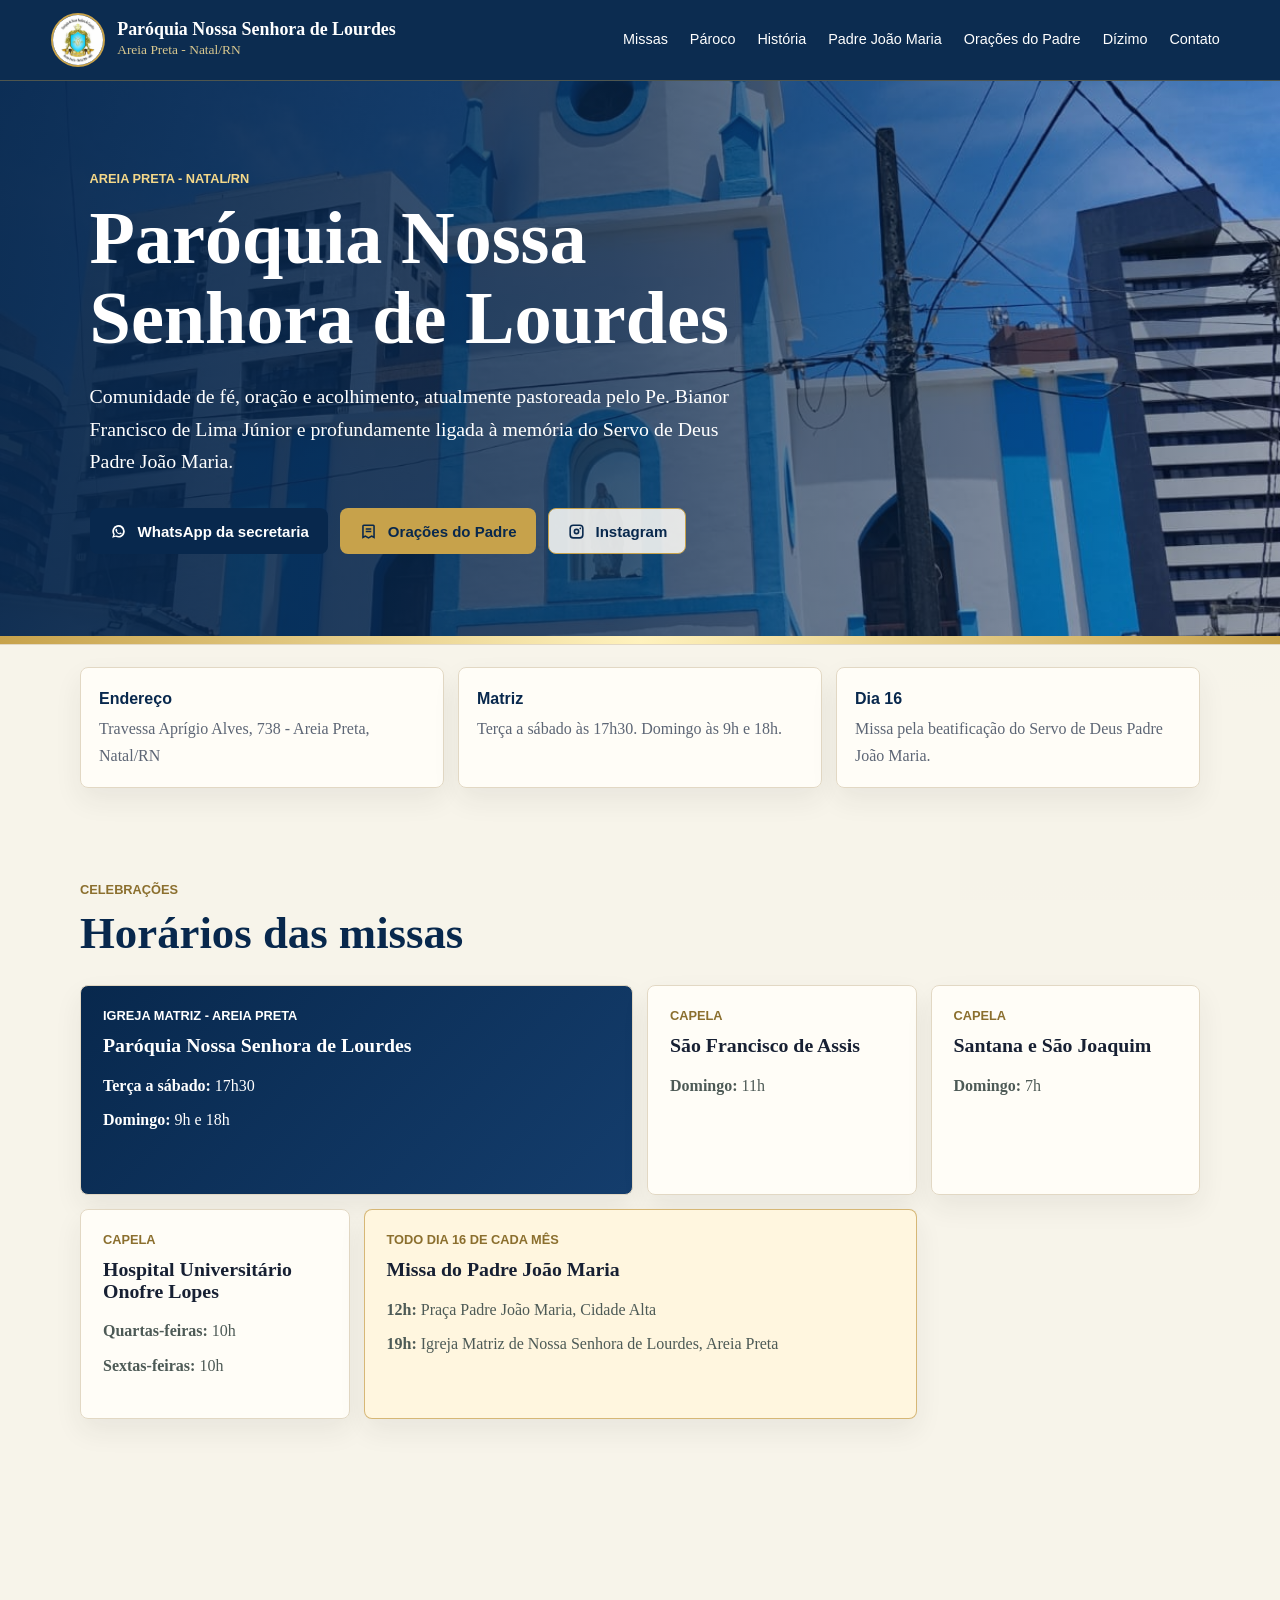
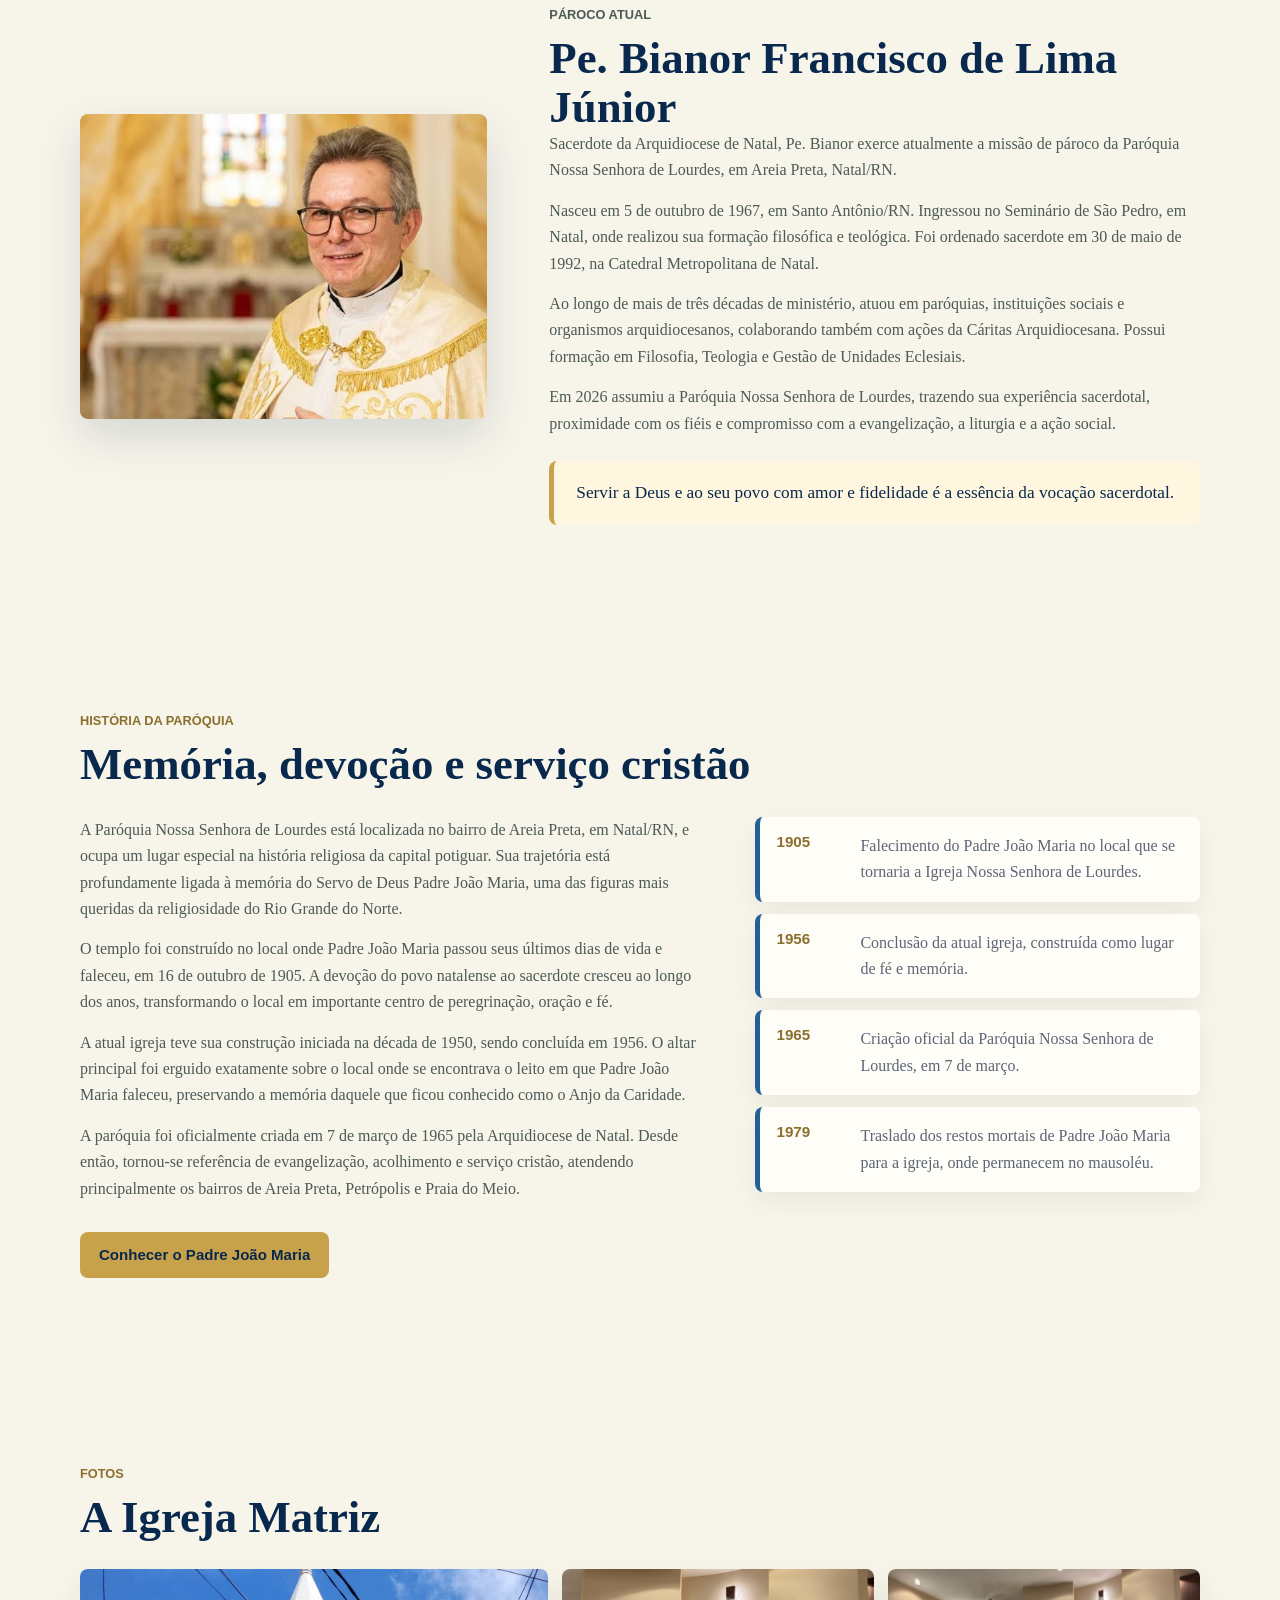
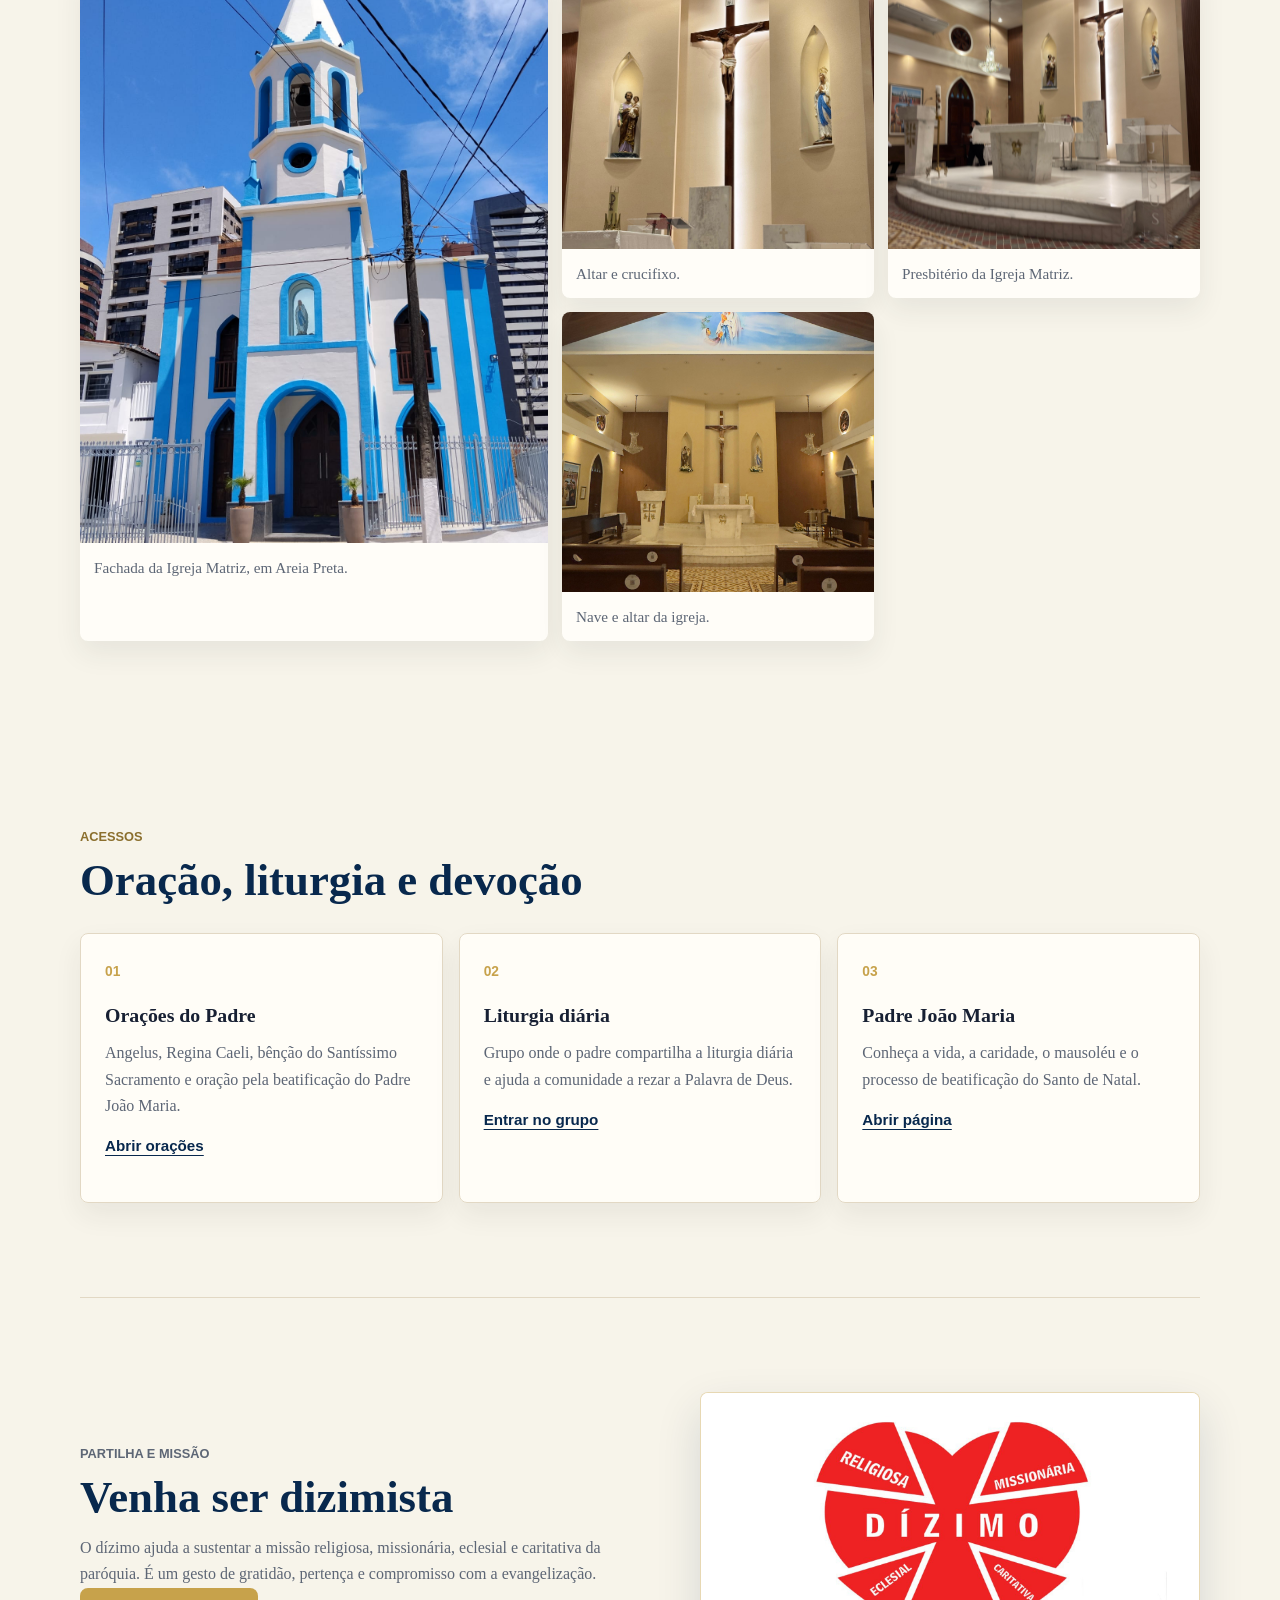
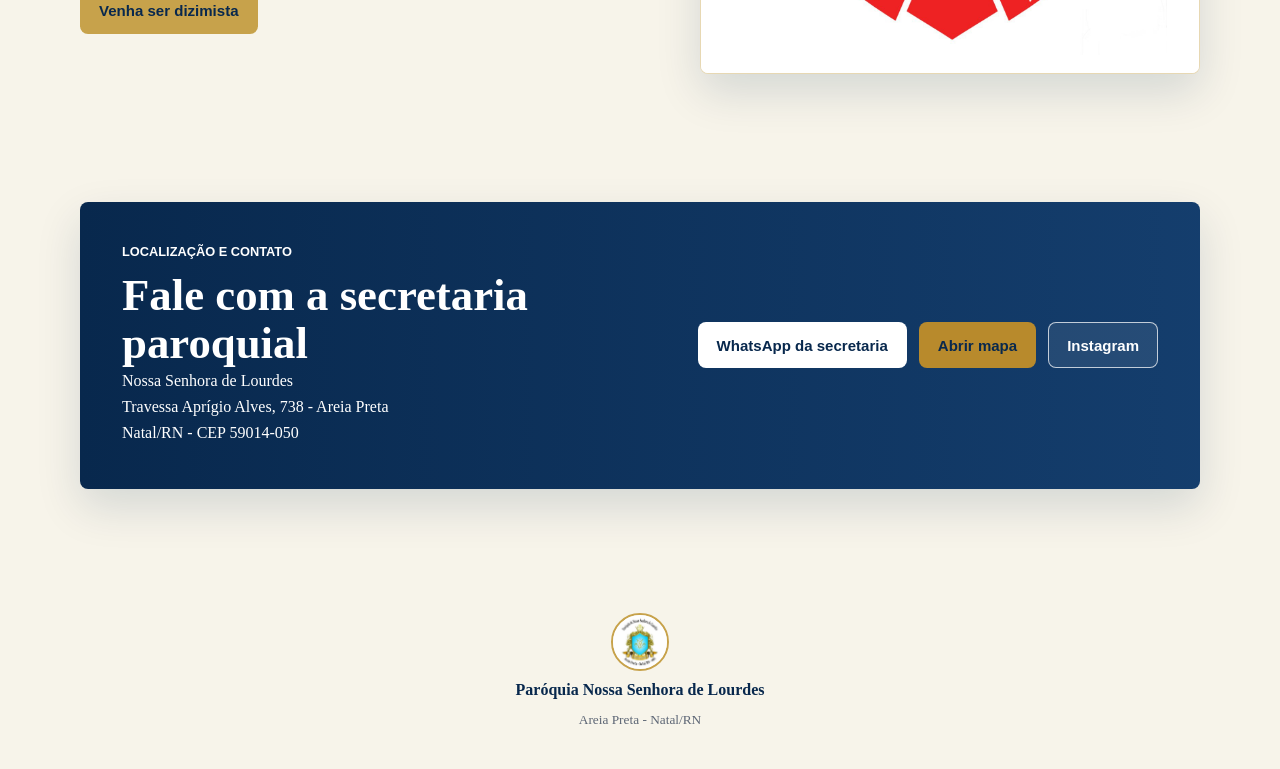
==== index.html @ 8fcd314d "Add files via upload" ====
<!DOCTYPE html>
<html lang="pt-BR">
<head>
  <meta charset="UTF-8">
  <meta name="viewport" content="width=device-width, initial-scale=1.0">
  <meta name="description" content="Site da Paróquia Nossa Senhora de Lourdes, em Areia Preta, Natal/RN.">
  <title>Paróquia Nossa Senhora de Lourdes</title>
  <link rel="icon" href="assets/brasao.jpg">
  <link rel="stylesheet" href="styles.css">
</head>
<body>
  <header class="site-header">
    <a class="brand" href="index.html#inicio" aria-label="Início">
      <img src="assets/brasao.jpg" alt="Brasão da Paróquia Nossa Senhora de Lourdes">
      <span>
        <strong>Paróquia Nossa Senhora de Lourdes</strong>
        <small>Areia Preta - Natal/RN</small>
      </span>
    </a>

    <button class="menu-toggle" type="button" aria-expanded="false" aria-controls="site-menu">
      <span class="menu-icon" aria-hidden="true">
        <span></span>
        <span></span>
        <span></span>
      </span>
      <span>Menu</span>
    </button>

    <nav id="site-menu" class="site-menu" aria-label="Menu principal">
      <a href="#horarios">Missas</a>
      <a href="#paroco">Pároco</a>
      <a href="#historia">História</a>
      <a href="padre-joao-maria.html">Padre João Maria</a>
      <a href="oracoes-padre-bianor.html">Orações do Padre</a>
      <a href="#dizimo">Dízimo</a>
      <a href="#contato">Contato</a>
    </nav>
  </header>

  <main id="inicio">
    <section class="hero hero-photo" aria-labelledby="titulo-principal">
      <div class="hero-content">
        <p class="eyebrow">Areia Preta - Natal/RN</p>
        <h1 id="titulo-principal">Paróquia Nossa Senhora de Lourdes</h1>
        <p class="hero-copy">
          Comunidade de fé, oração e acolhimento, atualmente pastoreada pelo
          Pe. Bianor Francisco de Lima Júnior e profundamente ligada à memória
          do Servo de Deus Padre João Maria.
        </p>
        <div class="hero-actions" aria-label="Acessos rápidos">
          <a class="button primary" data-link="whatsappParoquia" href="#">
            <svg viewBox="0 0 24 24" aria-hidden="true"><path d="M20 11.8a7.9 7.9 0 0 1-11.7 6.9L4 20l1.4-4.1A7.9 7.9 0 1 1 20 11.8Zm-7.9-5.7a5.8 5.8 0 0 0-5 8.7l.3.5-.8 2.3 2.4-.7.5.3a5.8 5.8 0 1 0 2.6-11.1Zm3.3 8.4c-.2.5-1.1 1-1.5 1-.4.1-.9.1-1.5-.1a8.2 8.2 0 0 1-3.6-3.2c-.4-.7-.8-1.4-.8-2 0-.7.4-1.2.6-1.4.1-.2.3-.2.5-.2h.4c.1 0 .3 0 .4.3l.6 1.5c.1.2.1.4 0 .5l-.3.5c-.1.1-.2.2-.1.4.1.2.5.9 1.1 1.4.8.7 1.4.9 1.6 1 .2.1.3 0 .4-.1l.6-.7c.1-.2.3-.2.5-.1l1.5.7c.2.1.3.2.3.3 0 .1 0 .4-.2.7Z"/></svg>
            WhatsApp da secretaria
          </a>
          <a class="button secondary" href="oracoes-padre-bianor.html">
            <svg viewBox="0 0 24 24" aria-hidden="true"><path d="M6 3h12a2 2 0 0 1 2 2v16l-4-2-4 2-4-2-4 2V5a2 2 0 0 1 2-2Zm0 2v12.8l2-1 4 2 4-2 2 1V5H6Zm2.5 3h7v1.8h-7V8Zm0 3.2h7v1.8h-7v-1.8Z"/></svg>
            Orações do Padre
          </a>
          <a class="button ghost" data-link="instagram" href="#">
            <svg viewBox="0 0 24 24" aria-hidden="true"><path d="M8 3h8a5 5 0 0 1 5 5v8a5 5 0 0 1-5 5H8a5 5 0 0 1-5-5V8a5 5 0 0 1 5-5Zm0 2a3 3 0 0 0-3 3v8a3 3 0 0 0 3 3h8a3 3 0 0 0 3-3V8a3 3 0 0 0-3-3H8Zm4 3.3A3.7 3.7 0 1 1 12 15.7 3.7 3.7 0 0 1 12 8.3Zm0 2A1.7 1.7 0 1 0 12 13.7 1.7 1.7 0 0 0 12 10.3ZM16.8 7a1.1 1.1 0 1 1-1.1 1.1A1.1 1.1 0 0 1 16.8 7Z"/></svg>
            Instagram
          </a>
        </div>
      </div>
    </section>

    <section class="section quick-section" aria-label="Destaques">
      <article>
        <strong>Endereço</strong>
        <span>Travessa Aprígio Alves, 738 - Areia Preta, Natal/RN</span>
      </article>
      <article>
        <strong>Matriz</strong>
        <span>Terça a sábado às 17h30. Domingo às 9h e 18h.</span>
      </article>
      <article>
        <strong>Dia 16</strong>
        <span>Missa pela beatificação do Servo de Deus Padre João Maria.</span>
      </article>
    </section>

    <section id="horarios" class="section" aria-labelledby="titulo-horarios">
      <div class="section-heading">
        <p class="eyebrow">Celebrações</p>
        <h2 id="titulo-horarios">Horários das missas</h2>
      </div>

      <div class="schedule-grid">
        <article class="schedule-card featured">
          <p class="eyebrow">Igreja Matriz - Areia Preta</p>
          <h3>Paróquia Nossa Senhora de Lourdes</h3>
          <ul class="clean-list">
            <li><strong>Terça a sábado:</strong> 17h30</li>
            <li><strong>Domingo:</strong> 9h e 18h</li>
          </ul>
        </article>

        <article class="schedule-card">
          <p class="eyebrow">Capela</p>
          <h3>São Francisco de Assis</h3>
          <ul class="clean-list">
            <li><strong>Domingo:</strong> 11h</li>
          </ul>
        </article>

        <article class="schedule-card">
          <p class="eyebrow">Capela</p>
          <h3>Santana e São Joaquim</h3>
          <ul class="clean-list">
            <li><strong>Domingo:</strong> 7h</li>
          </ul>
        </article>

        <article class="schedule-card">
          <p class="eyebrow">Capela</p>
          <h3>Hospital Universitário Onofre Lopes</h3>
          <ul class="clean-list">
            <li><strong>Quartas-feiras:</strong> 10h</li>
            <li><strong>Sextas-feiras:</strong> 10h</li>
          </ul>
        </article>

        <article class="schedule-card wide">
          <p class="eyebrow">Todo dia 16 de cada mês</p>
          <h3>Missa do Padre João Maria</h3>
          <ul class="clean-list">
            <li><strong>12h:</strong> Praça Padre João Maria, Cidade Alta</li>
            <li><strong>19h:</strong> Igreja Matriz de Nossa Senhora de Lourdes, Areia Preta</li>
          </ul>
        </article>
      </div>
    </section>

    <section id="paroco" class="section profile-section" aria-labelledby="titulo-paroco">
      <div class="profile-media">
        <img src="assets/padre-bianor.jpg" alt="Pe. Bianor Francisco de Lima Júnior">
      </div>
      <div class="profile-copy">
        <p class="eyebrow">Pároco atual</p>
        <h2 id="titulo-paroco">Pe. Bianor Francisco de Lima Júnior</h2>
        <p>
          Sacerdote da Arquidiocese de Natal, Pe. Bianor exerce atualmente a missão
          de pároco da Paróquia Nossa Senhora de Lourdes, em Areia Preta, Natal/RN.
        </p>
        <p>
          Nasceu em 5 de outubro de 1967, em Santo Antônio/RN. Ingressou no Seminário
          de São Pedro, em Natal, onde realizou sua formação filosófica e teológica.
          Foi ordenado sacerdote em 30 de maio de 1992, na Catedral Metropolitana de Natal.
        </p>
        <p>
          Ao longo de mais de três décadas de ministério, atuou em paróquias, instituições
          sociais e organismos arquidiocesanos, colaborando também com ações da Cáritas
          Arquidiocesana. Possui formação em Filosofia, Teologia e Gestão de Unidades
          Eclesiais.
        </p>
        <p>
          Em 2026 assumiu a Paróquia Nossa Senhora de Lourdes, trazendo sua experiência
          sacerdotal, proximidade com os fiéis e compromisso com a evangelização, a liturgia
          e a ação social.
        </p>
        <blockquote>Servir a Deus e ao seu povo com amor e fidelidade é a essência da vocação sacerdotal.</blockquote>
      </div>
    </section>

    <section id="historia" class="section history-section" aria-labelledby="titulo-historia">
      <div class="section-heading">
        <p class="eyebrow">História da paróquia</p>
        <h2 id="titulo-historia">Memória, devoção e serviço cristão</h2>
      </div>

      <div class="story-grid">
        <div class="story-copy">
          <p>
            A Paróquia Nossa Senhora de Lourdes está localizada no bairro de Areia Preta,
            em Natal/RN, e ocupa um lugar especial na história religiosa da capital potiguar.
            Sua trajetória está profundamente ligada à memória do Servo de Deus Padre João Maria,
            uma das figuras mais queridas da religiosidade do Rio Grande do Norte.
          </p>
          <p>
            O templo foi construído no local onde Padre João Maria passou seus últimos dias
            de vida e faleceu, em 16 de outubro de 1905. A devoção do povo natalense ao sacerdote
            cresceu ao longo dos anos, transformando o local em importante centro de peregrinação,
            oração e fé.
          </p>
          <p>
            A atual igreja teve sua construção iniciada na década de 1950, sendo concluída em 1956.
            O altar principal foi erguido exatamente sobre o local onde se encontrava o leito em que
            Padre João Maria faleceu, preservando a memória daquele que ficou conhecido como
            o Anjo da Caridade.
          </p>
          <p>
            A paróquia foi oficialmente criada em 7 de março de 1965 pela Arquidiocese de Natal.
            Desde então, tornou-se referência de evangelização, acolhimento e serviço cristão,
            atendendo principalmente os bairros de Areia Preta, Petrópolis e Praia do Meio.
          </p>
        </div>
        <div class="timeline">
          <article>
            <span>1905</span>
            <p>Falecimento do Padre João Maria no local que se tornaria a Igreja Nossa Senhora de Lourdes.</p>
          </article>
          <article>
            <span>1956</span>
            <p>Conclusão da atual igreja, construída como lugar de fé e memória.</p>
          </article>
          <article>
            <span>1965</span>
            <p>Criação oficial da Paróquia Nossa Senhora de Lourdes, em 7 de março.</p>
          </article>
          <article>
            <span>1979</span>
            <p>Traslado dos restos mortais de Padre João Maria para a igreja, onde permanecem no mausoléu.</p>
          </article>
        </div>
      </div>

      <div class="section-actions">
        <a class="button secondary" href="padre-joao-maria.html">Conhecer o Padre João Maria</a>
      </div>
    </section>

    <section class="section gallery-section" aria-labelledby="titulo-galeria">
      <div class="section-heading">
        <p class="eyebrow">Fotos</p>
        <h2 id="titulo-galeria">A Igreja Matriz</h2>
      </div>

      <div class="gallery-grid">
        <figure class="gallery-large">
          <img src="assets/igreja-fachada.jpeg" alt="Fachada da Igreja Matriz de Nossa Senhora de Lourdes">
          <figcaption>Fachada da Igreja Matriz, em Areia Preta.</figcaption>
        </figure>
        <figure>
          <img src="assets/igreja-altar-crucifixo.jpeg" alt="Altar com crucifixo da Igreja Matriz">
          <figcaption>Altar e crucifixo.</figcaption>
        </figure>
        <figure>
          <img src="assets/igreja-presbiterio.jpeg" alt="Presbitério da Igreja Matriz">
          <figcaption>Presbitério da Igreja Matriz.</figcaption>
        </figure>
        <figure>
          <img src="assets/igreja-nave.jpeg" alt="Nave da Igreja Matriz">
          <figcaption>Nave e altar da igreja.</figcaption>
        </figure>
      </div>
    </section>

    <section class="section cards-section" aria-labelledby="titulo-caminhos">
      <div class="section-heading">
        <p class="eyebrow">Acessos</p>
        <h2 id="titulo-caminhos">Oração, liturgia e devoção</h2>
      </div>

      <div class="access-grid">
        <article class="feature-card">
          <span class="feature-mark">01</span>
          <h3>Orações do Padre</h3>
          <p>Angelus, Regina Caeli, bênção do Santíssimo Sacramento e oração pela beatificação do Padre João Maria.</p>
          <a class="text-link" href="oracoes-padre-bianor.html">Abrir orações</a>
        </article>
        <article class="feature-card">
          <span class="feature-mark">02</span>
          <h3>Liturgia diária</h3>
          <p>Grupo onde o padre compartilha a liturgia diária e ajuda a comunidade a rezar a Palavra de Deus.</p>
          <a class="text-link" data-link="grupoLiturgia" href="#">Entrar no grupo</a>
        </article>
        <article class="feature-card">
          <span class="feature-mark">03</span>
          <h3>Padre João Maria</h3>
          <p>Conheça a vida, a caridade, o mausoléu e o processo de beatificação do Santo de Natal.</p>
          <a class="text-link" href="padre-joao-maria.html">Abrir página</a>
        </article>
      </div>
    </section>

    <section id="dizimo" class="section tithe-section" aria-labelledby="titulo-dizimo">
      <div class="tithe-copy">
        <p class="eyebrow">Partilha e missão</p>
        <h2 id="titulo-dizimo">Venha ser dizimista</h2>
        <p>
          O dízimo ajuda a sustentar a missão religiosa, missionária, eclesial e caritativa
          da paróquia. É um gesto de gratidão, pertença e compromisso com a evangelização.
        </p>
        <a class="button secondary" data-link="whatsappParoquia" href="#">Venha ser dizimista</a>
      </div>
      <div class="tithe-media">
        <img src="assets/dizimo.jpeg" alt="Dízimo: dimensão religiosa, missionária, eclesial e caritativa">
      </div>
    </section>

    <section id="contato" class="section contact-section" aria-labelledby="titulo-contato">
      <div class="contact-panel">
        <div>
          <p class="eyebrow">Localização e contato</p>
          <h2 id="titulo-contato">Fale com a secretaria paroquial</h2>
          <p>
            Nossa Senhora de Lourdes<br>
            Travessa Aprígio Alves, 738 - Areia Preta<br>
            Natal/RN - CEP 59014-050
          </p>
        </div>
        <div class="contact-actions">
          <a class="button primary" data-link="whatsappParoquia" href="#">WhatsApp da secretaria</a>
          <a class="button secondary" data-link="mapa" href="#">Abrir mapa</a>
          <a class="button ghost" data-link="instagram" href="#">Instagram</a>
        </div>
      </div>
    </section>
  </main>

  <footer class="site-footer">
    <img src="assets/brasao.jpg" alt="">
    <p>Paróquia Nossa Senhora de Lourdes</p>
    <small>Areia Preta - Natal/RN</small>
  </footer>

  <script src="config.js"></script>
  <script src="script.js"></script>
</body>
</html>
---- styles.css ----
:root {
  --paper: #f7f4ea;
  --surface: #fffdf8;
  --ink: #172033;
  --muted: #5d6675;
  --teal: #153f6f;
  --deep-teal: #08284d;
  --gold: #c7a24b;
  --wine: #8b6f2e;
  --blue: #245f96;
  --line: #e2d8c4;
  --shadow: 0 18px 45px rgba(8, 40, 77, 0.14);
  --radius: 8px;
  font-family: Georgia, "Times New Roman", serif;
}

* {
  box-sizing: border-box;
}

html {
  scroll-behavior: smooth;
}

body {
  margin: 0;
  color: var(--ink);
  background: var(--paper);
  font-family: Georgia, "Times New Roman", serif;
  line-height: 1.65;
}

body::before {
  content: "";
  position: fixed;
  inset: 0;
  pointer-events: none;
  background-image:
    linear-gradient(rgba(247, 244, 234, 0.92), rgba(247, 244, 234, 0.96)),
    url("assets/brasao.jpg");
  background-repeat: no-repeat;
  background-position: right -100px top 115px;
  background-size: 420px auto;
  opacity: 0.22;
  z-index: -1;
}

img {
  display: block;
  max-width: 100%;
}

a {
  color: inherit;
  text-decoration: none;
}

p {
  margin: 0;
}

p + p {
  margin-top: 14px;
}

ul {
  margin: 0;
  padding: 0;
}

.site-header {
  position: sticky;
  top: 0;
  z-index: 20;
  display: flex;
  align-items: center;
  justify-content: space-between;
  gap: 22px;
  padding: 13px clamp(18px, 4vw, 54px);
  border-bottom: 1px solid rgba(199, 162, 75, 0.36);
  background: rgba(8, 40, 77, 0.98);
  backdrop-filter: blur(12px);
}

.brand {
  display: flex;
  align-items: center;
  gap: 12px;
  min-width: 0;
}

.brand img {
  width: 54px;
  height: 54px;
  flex: 0 0 auto;
  border: 2px solid var(--gold);
  border-radius: 50%;
  object-fit: cover;
  background: var(--surface);
}

.brand span {
  display: grid;
  min-width: 0;
}

.brand strong,
.brand small {
  overflow-wrap: anywhere;
}

.brand strong {
  color: #ffffff;
  font-size: clamp(0.95rem, 1.6vw, 1.12rem);
  line-height: 1.15;
}

.brand small {
  color: #d9c88f;
  font-size: 0.84rem;
}

.site-menu {
  display: flex;
  align-items: center;
  gap: 4px;
  font-family: Arial, Helvetica, sans-serif;
  font-size: 0.9rem;
}

.site-menu a {
  padding: 10px 9px;
  border-radius: var(--radius);
  color: #ffffff;
  white-space: nowrap;
}

.site-menu a:hover,
.site-menu a:focus-visible {
  background: rgba(199, 162, 75, 0.18);
  color: #f6df95;
  outline: none;
}

.menu-toggle {
  display: none;
  align-items: center;
  gap: 6px;
  border: 1px solid var(--line);
  border-radius: var(--radius);
  padding: 9px 11px;
  color: var(--deep-teal);
  background: var(--surface);
  font: 700 0.84rem Arial, Helvetica, sans-serif;
  cursor: pointer;
}

.menu-icon {
  display: grid;
  gap: 3px;
}

.menu-icon span {
  display: block;
  width: 14px;
  height: 2px;
  background: currentColor;
}

.hero,
.subpage-hero {
  position: relative;
  overflow: hidden;
  border-bottom: 1px solid var(--line);
}

.hero {
  min-height: 62svh;
  display: grid;
  align-items: center;
  padding: clamp(54px, 7vw, 90px) clamp(20px, 7vw, 92px);
}

.hero-photo {
  background:
    linear-gradient(90deg, rgba(8, 40, 77, 0.94) 0%, rgba(8, 40, 77, 0.74) 48%, rgba(8, 40, 77, 0.22) 100%),
    url("assets/igreja-fachada.jpeg") center right / cover no-repeat;
}

.hero::after,
.subpage-hero::after {
  content: "";
  position: absolute;
  left: 0;
  right: 0;
  bottom: 0;
  height: 8px;
  background: linear-gradient(90deg, var(--gold), #fff2bd, var(--gold));
}

.hero-content {
  position: relative;
  max-width: 770px;
  z-index: 2;
}

.eyebrow {
  margin-bottom: 12px;
  color: var(--wine);
  font: 700 0.8rem Arial, Helvetica, sans-serif;
  text-transform: uppercase;
  letter-spacing: 0;
}

h1,
h2,
h3 {
  margin: 0;
  line-height: 1.08;
  letter-spacing: 0;
}

h1 {
  max-width: 820px;
  color: var(--deep-teal);
  font-size: clamp(2.35rem, 5.8vw, 5.1rem);
}

h2 {
  color: var(--deep-teal);
  font-size: clamp(1.75rem, 3.5vw, 3rem);
}

h3 {
  color: var(--ink);
  font-size: 1.24rem;
}

.hero-copy {
  max-width: 650px;
  margin-top: 22px;
  color: #384541;
  font-size: clamp(1.05rem, 2vw, 1.24rem);
}

.hero .eyebrow {
  color: #f4d889;
}

.hero h1,
.hero .hero-copy {
  color: #ffffff;
}

.hero-actions,
.section-actions,
.contact-actions {
  display: flex;
  flex-wrap: wrap;
  gap: 12px;
  margin-top: 30px;
}

.button {
  display: inline-flex;
  align-items: center;
  justify-content: center;
  gap: 10px;
  min-height: 46px;
  padding: 12px 18px;
  border: 1px solid transparent;
  border-radius: var(--radius);
  font: 700 0.94rem Arial, Helvetica, sans-serif;
  transition: transform 160ms ease, box-shadow 160ms ease, background 160ms ease;
}

.button svg {
  width: 19px;
  height: 19px;
  flex: 0 0 auto;
  fill: currentColor;
}

.button:hover,
.button:focus-visible {
  transform: translateY(-1px);
  box-shadow: 0 10px 20px rgba(36, 48, 45, 0.14);
  outline: none;
}

.button.primary {
  color: #ffffff;
  background: var(--deep-teal);
}

.button.secondary {
  color: var(--deep-teal);
  background: var(--gold);
}

.button.ghost {
  color: var(--deep-teal);
  border-color: var(--gold);
  background: rgba(255, 253, 248, 0.86);
}

.button[aria-disabled="true"] {
  cursor: default;
}

.button[aria-disabled="true"]:hover {
  transform: none;
  box-shadow: none;
}

.section {
  width: min(1120px, calc(100% - 36px));
  margin: 0 auto;
  padding: clamp(58px, 8vw, 94px) 0;
}

.section-heading {
  max-width: 780px;
  margin-bottom: 28px;
}

.quick-section {
  display: grid;
  grid-template-columns: repeat(3, minmax(0, 1fr));
  gap: 14px;
  padding-top: 22px;
  padding-bottom: 0;
}

.quick-section article,
.schedule-card,
.feature-card,
.prayer-document,
.side-panel {
  border: 1px solid var(--line);
  border-radius: var(--radius);
  background: rgba(255, 253, 248, 0.94);
  box-shadow: 0 12px 28px rgba(36, 48, 45, 0.07);
}

.quick-section article {
  padding: 18px;
}

.quick-section strong,
.quick-section span {
  display: block;
}

.quick-section strong {
  color: var(--deep-teal);
  font-family: Arial, Helvetica, sans-serif;
}

.quick-section span {
  margin-top: 4px;
  color: var(--muted);
}

.schedule-grid {
  display: grid;
  grid-template-columns: repeat(4, minmax(0, 1fr));
  gap: 14px;
}

.schedule-card {
  min-height: 210px;
  padding: 22px;
}

.schedule-card.featured {
  grid-column: span 2;
  color: #ffffff;
  background:
    linear-gradient(135deg, rgba(8, 40, 77, 0.96), rgba(21, 63, 111, 0.92)),
    var(--deep-teal);
}

.schedule-card.featured h3,
.schedule-card.featured .eyebrow,
.schedule-card.featured li {
  color: #ffffff;
}

.schedule-card.wide {
  grid-column: span 2;
  border-color: rgba(184, 138, 44, 0.58);
  background: #fff6df;
}

.clean-list {
  display: grid;
  gap: 8px;
  margin-top: 16px;
  list-style: none;
}

.clean-list li {
  color: #4d5a56;
}

.profile-section {
  display: grid;
  grid-template-columns: minmax(260px, 0.72fr) minmax(0, 1.15fr);
  align-items: center;
  gap: clamp(28px, 5vw, 62px);
}

.profile-media img {
  width: 100%;
  aspect-ratio: 4 / 3;
  border-radius: var(--radius);
  object-fit: cover;
  box-shadow: var(--shadow);
}

.profile-copy p,
.story-copy p,
.article-body p,
.prayer-document p {
  color: #4d5a56;
}

blockquote {
  margin: 24px 0 0;
  padding: 18px 22px;
  border-left: 5px solid var(--gold);
  border-radius: var(--radius);
  color: var(--deep-teal);
  background: #fff6df;
  font-size: 1.08rem;
}

.story-grid {
  display: grid;
  grid-template-columns: minmax(0, 1fr) minmax(300px, 0.72fr);
  gap: clamp(26px, 5vw, 58px);
  align-items: start;
}

.timeline {
  display: grid;
  gap: 12px;
}

.timeline article {
  display: grid;
  grid-template-columns: 70px 1fr;
  gap: 14px;
  padding: 16px;
  border-left: 5px solid var(--blue);
  border-radius: var(--radius);
  background: var(--surface);
  box-shadow: 0 10px 24px rgba(36, 48, 45, 0.06);
}

.timeline span {
  color: var(--wine);
  font: 700 0.95rem Arial, Helvetica, sans-serif;
}

.timeline p {
  color: var(--muted);
}

.gallery-grid {
  display: grid;
  grid-template-columns: 1.2fr 0.8fr 0.8fr;
  gap: 14px;
}

.gallery-grid figure {
  min-width: 0;
  margin: 0;
  overflow: hidden;
  border-radius: var(--radius);
  background: var(--surface);
  box-shadow: 0 12px 28px rgba(36, 48, 45, 0.08);
}

.gallery-grid img {
  width: 100%;
  height: 280px;
  object-fit: cover;
}

.gallery-grid .gallery-large {
  grid-row: span 2;
}

.gallery-grid .gallery-large img {
  height: 574px;
}

.gallery-grid figcaption {
  padding: 12px 14px;
  color: var(--muted);
  font-size: 0.95rem;
}

.access-grid {
  display: grid;
  grid-template-columns: repeat(3, minmax(0, 1fr));
  gap: 16px;
}

.feature-card {
  min-height: 270px;
  padding: 24px;
}

.feature-card p {
  margin-top: 14px;
  color: var(--muted);
}

.feature-mark {
  display: inline-flex;
  margin-bottom: 26px;
  color: var(--gold);
  font: 700 0.86rem Arial, Helvetica, sans-serif;
}

.text-link {
  display: inline-flex;
  margin-top: 18px;
  color: var(--deep-teal);
  font: 700 0.95rem Arial, Helvetica, sans-serif;
  text-decoration: underline;
  text-underline-offset: 4px;
}

.contact-section {
  padding-top: 34px;
}

.contact-panel {
  display: grid;
  grid-template-columns: minmax(0, 1fr) auto;
  align-items: center;
  gap: 24px;
  border-radius: var(--radius);
  padding: clamp(24px, 5vw, 42px);
  color: #ffffff;
  background:
    linear-gradient(90deg, rgba(8, 40, 77, 0.98), rgba(21, 63, 111, 0.94)),
    var(--deep-teal);
  box-shadow: var(--shadow);
}

.contact-panel h2,
.contact-panel .eyebrow,
.contact-panel p {
  color: #ffffff;
}

.contact-panel .button.ghost {
  color: #ffffff;
  border-color: rgba(255, 255, 255, 0.72);
  background: rgba(255, 255, 255, 0.08);
}

.contact-panel .button.primary {
  color: var(--deep-teal);
  background: #ffffff;
}

.contact-panel .button.secondary {
  background: #b88a2c;
}

.tithe-section {
  display: grid;
  grid-template-columns: minmax(0, 0.9fr) minmax(280px, 0.8fr);
  align-items: center;
  gap: clamp(24px, 5vw, 58px);
  border-top: 1px solid var(--line);
}

.tithe-copy p {
  margin-top: 14px;
  color: var(--muted);
}

.tithe-media {
  overflow: hidden;
  border: 1px solid rgba(199, 162, 75, 0.42);
  border-radius: var(--radius);
  background: #ffffff;
  box-shadow: var(--shadow);
}

.tithe-media img {
  width: 100%;
  aspect-ratio: 16 / 9;
  object-fit: contain;
  padding: 18px;
  background: #ffffff;
}

.contact-actions {
  justify-content: flex-end;
  margin-top: 0;
}

.subpage-hero {
  display: grid;
  grid-template-columns: minmax(0, 1fr) minmax(220px, 360px);
  align-items: center;
  gap: clamp(28px, 6vw, 74px);
  padding: clamp(42px, 7vw, 90px) clamp(20px, 7vw, 92px);
  background: #f7efe0;
}

.subpage-hero img {
  width: 100%;
  max-height: 430px;
  border-radius: var(--radius);
  object-fit: cover;
  box-shadow: var(--shadow);
}

.saint-hero img {
  aspect-ratio: 3 / 4;
  object-position: center top;
}

.prayer-hero img {
  aspect-ratio: 4 / 3;
}

.article-section {
  display: grid;
  grid-template-columns: minmax(0, 1fr) minmax(260px, 330px);
  align-items: start;
  gap: clamp(28px, 5vw, 54px);
}

.article-body {
  max-width: 800px;
}

.article-body h2,
.prayer-document h2 {
  margin-top: 30px;
  font-size: clamp(1.55rem, 3vw, 2.35rem);
}

.article-body h2:first-child,
.prayer-document h2:first-child {
  margin-top: 0;
}

.article-body h3,
.prayer-document h3 {
  margin-top: 24px;
  color: var(--deep-teal);
}

.badge-list {
  display: flex;
  flex-wrap: wrap;
  gap: 8px;
  margin: 18px 0 4px;
}

.badge-list li {
  padding: 7px 10px;
  border: 1px solid var(--line);
  border-radius: var(--radius);
  color: var(--deep-teal);
  background: var(--surface);
  font: 700 0.88rem Arial, Helvetica, sans-serif;
}

.side-panel {
  position: sticky;
  top: 98px;
  padding: 18px;
}

.side-panel img {
  width: 100%;
  aspect-ratio: 4 / 3;
  border-radius: var(--radius);
  object-fit: cover;
  margin-bottom: 18px;
}

.side-panel p {
  color: var(--muted);
}

.side-panel .button {
  width: 100%;
  margin-top: 18px;
}

.prayer-reader {
  display: grid;
  grid-template-columns: 260px minmax(0, 1fr);
  align-items: start;
  gap: 22px;
}

.prayer-nav {
  position: sticky;
  top: 98px;
  display: grid;
  gap: 8px;
  padding: 12px;
  border: 1px solid var(--line);
  border-radius: var(--radius);
  background: var(--surface);
  box-shadow: 0 12px 28px rgba(36, 48, 45, 0.07);
}

.prayer-nav a {
  padding: 11px 12px;
  border-radius: var(--radius);
  color: var(--deep-teal);
  font: 700 0.9rem Arial, Helvetica, sans-serif;
}

.prayer-nav a:hover,
.prayer-nav a:focus-visible {
  background: #e9f3f2;
  outline: none;
}

.prayer-document {
  padding: clamp(22px, 4vw, 34px);
  scroll-margin-top: 110px;
}

.prayer-document + .prayer-document {
  margin-top: 18px;
}

.prayer-document .note {
  margin-top: 18px;
  padding: 14px 16px;
  border-radius: var(--radius);
  color: var(--deep-teal);
  background: #fff6df;
}

.site-footer {
  display: grid;
  justify-items: center;
  gap: 6px;
  padding: 30px 20px 38px;
  color: var(--muted);
  text-align: center;
}

.site-footer img {
  width: 58px;
  height: 58px;
  border: 2px solid var(--gold);
  border-radius: 50%;
  object-fit: cover;
  background: var(--surface);
}

.site-footer p {
  color: var(--deep-teal);
  font-weight: 700;
}

@media (max-width: 1080px) {
  .site-menu {
    font-size: 0.84rem;
  }

  .site-menu a {
    padding-inline: 7px;
  }

  .schedule-grid {
    grid-template-columns: repeat(2, minmax(0, 1fr));
  }
}

@media (max-width: 900px) {
  .site-header {
    align-items: flex-start;
  }

  .menu-toggle {
    display: inline-flex;
  }

  .site-menu {
    position: absolute;
    left: 18px;
    right: 18px;
    top: calc(100% + 8px);
    display: none;
    flex-direction: column;
    align-items: stretch;
    padding: 10px;
    border: 1px solid var(--line);
    border-radius: var(--radius);
    background: var(--surface);
    box-shadow: var(--shadow);
  }

  .site-menu.is-open {
    display: flex;
  }

  .site-menu a {
    padding: 12px;
    white-space: normal;
  }

  .quick-section,
  .profile-section,
  .story-grid,
  .access-grid,
  .tithe-section,
  .contact-panel,
  .subpage-hero,
  .article-section,
  .prayer-reader {
    grid-template-columns: 1fr;
  }

  .contact-actions {
    justify-content: flex-start;
  }

  .gallery-grid {
    grid-template-columns: 1fr 1fr;
  }

  .gallery-grid .gallery-large {
    grid-column: 1 / -1;
    grid-row: auto;
  }

  .gallery-grid .gallery-large img,
  .gallery-grid img {
    height: 320px;
  }

  .side-panel,
  .prayer-nav {
    position: static;
  }
}

@media (max-width: 620px) {
  body::before {
    background-position: center top 90px;
    background-size: 300px auto;
  }

  .site-header {
    padding: 12px 14px;
    gap: 10px;
  }

  .brand img {
    width: 46px;
    height: 46px;
  }

  .brand small {
    display: none;
  }

  .menu-toggle {
    min-width: 82px;
  }

  .hero {
    min-height: 68svh;
    padding: 48px 18px 60px;
  }

  .hero-photo {
    background:
      linear-gradient(rgba(8, 40, 77, 0.86), rgba(8, 40, 77, 0.78)),
      url("assets/igreja-fachada.jpeg") center top / cover no-repeat;
  }

  .hero-actions,
  .contact-actions,
  .section-actions {
    display: grid;
  }

  .button {
    width: 100%;
    min-height: 50px;
    padding-inline: 14px;
  }

  .section {
    width: min(100% - 28px, 1120px);
  }

  .schedule-grid,
  .gallery-grid {
    grid-template-columns: 1fr;
  }

  .schedule-card.featured,
  .schedule-card.wide {
    grid-column: auto;
  }

  .gallery-grid .gallery-large img,
  .gallery-grid img {
    height: 280px;
  }

  .subpage-hero {
    padding: 40px 18px 56px;
  }

  .subpage-hero img {
    max-height: 330px;
  }

  .timeline article {
    grid-template-columns: 1fr;
  }

  .quick-section article,
  .schedule-card,
  .feature-card,
  .prayer-document {
    padding: 20px;
  }
}
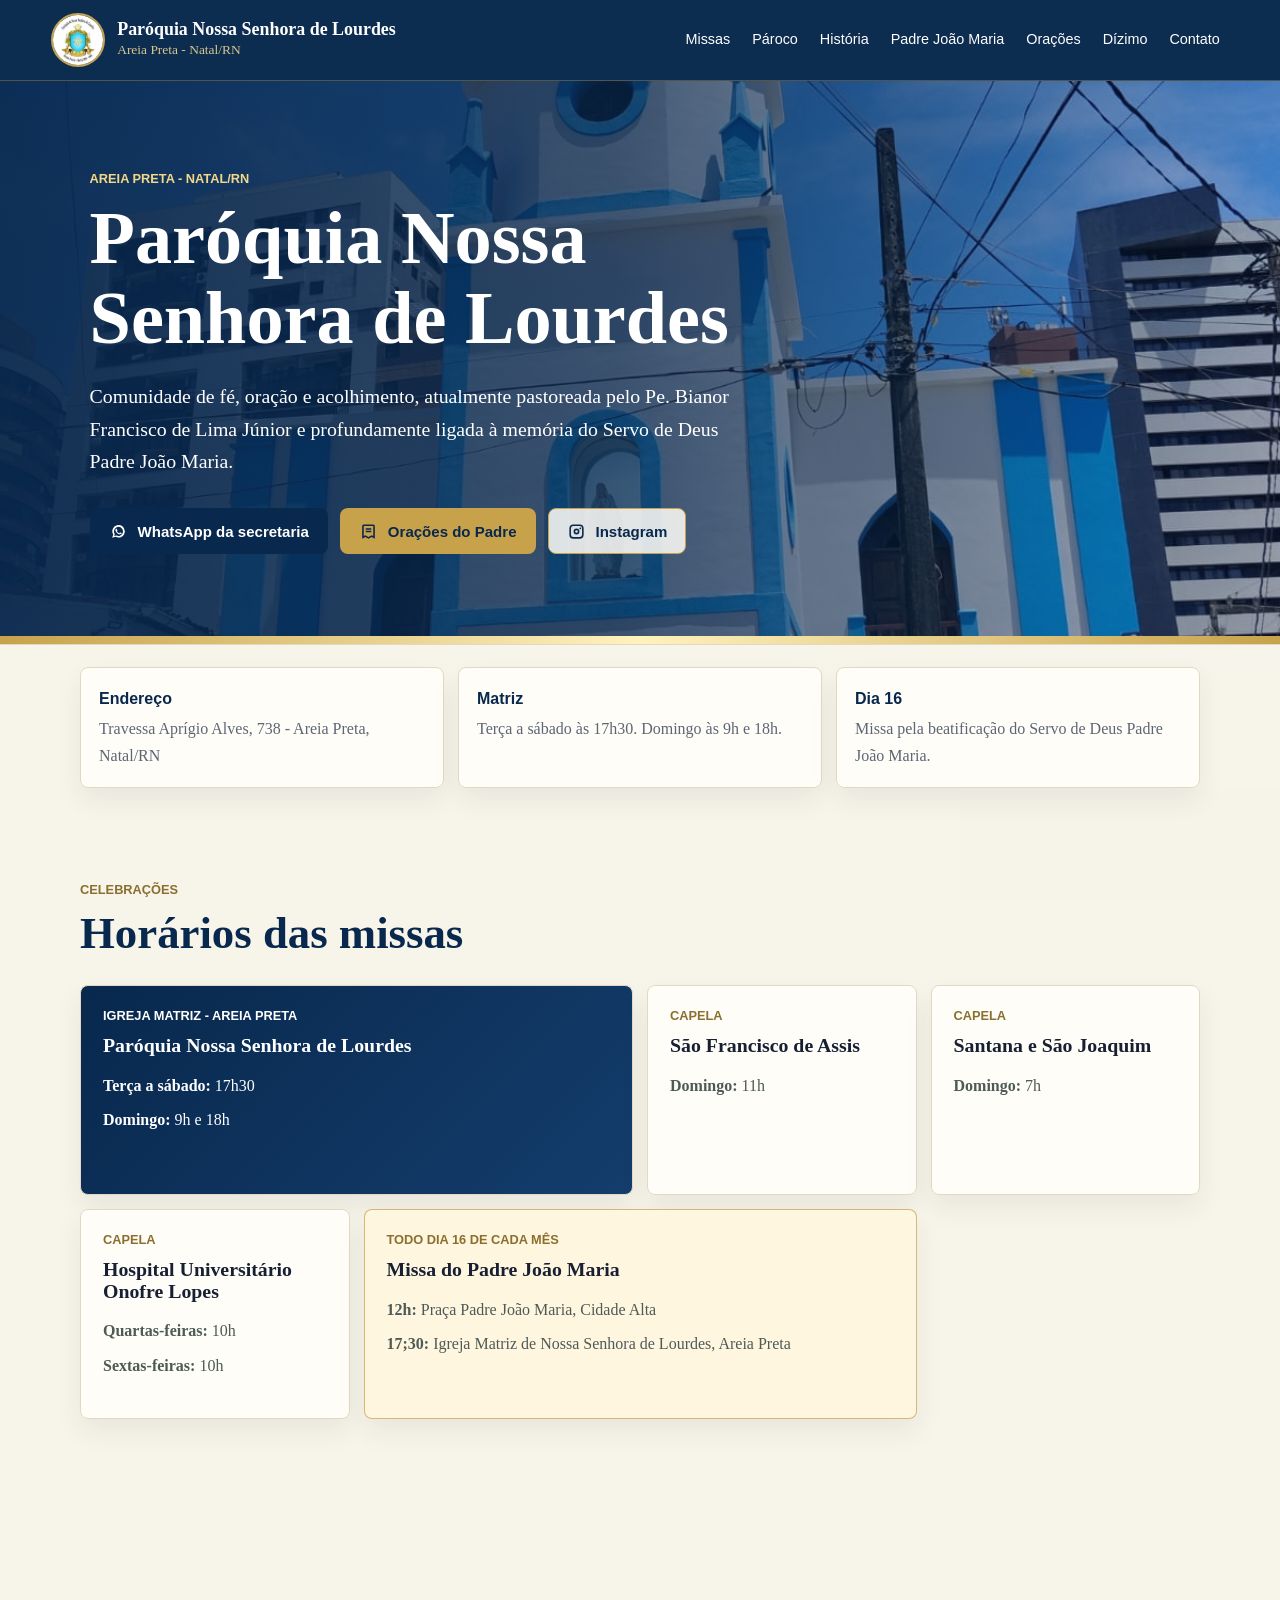
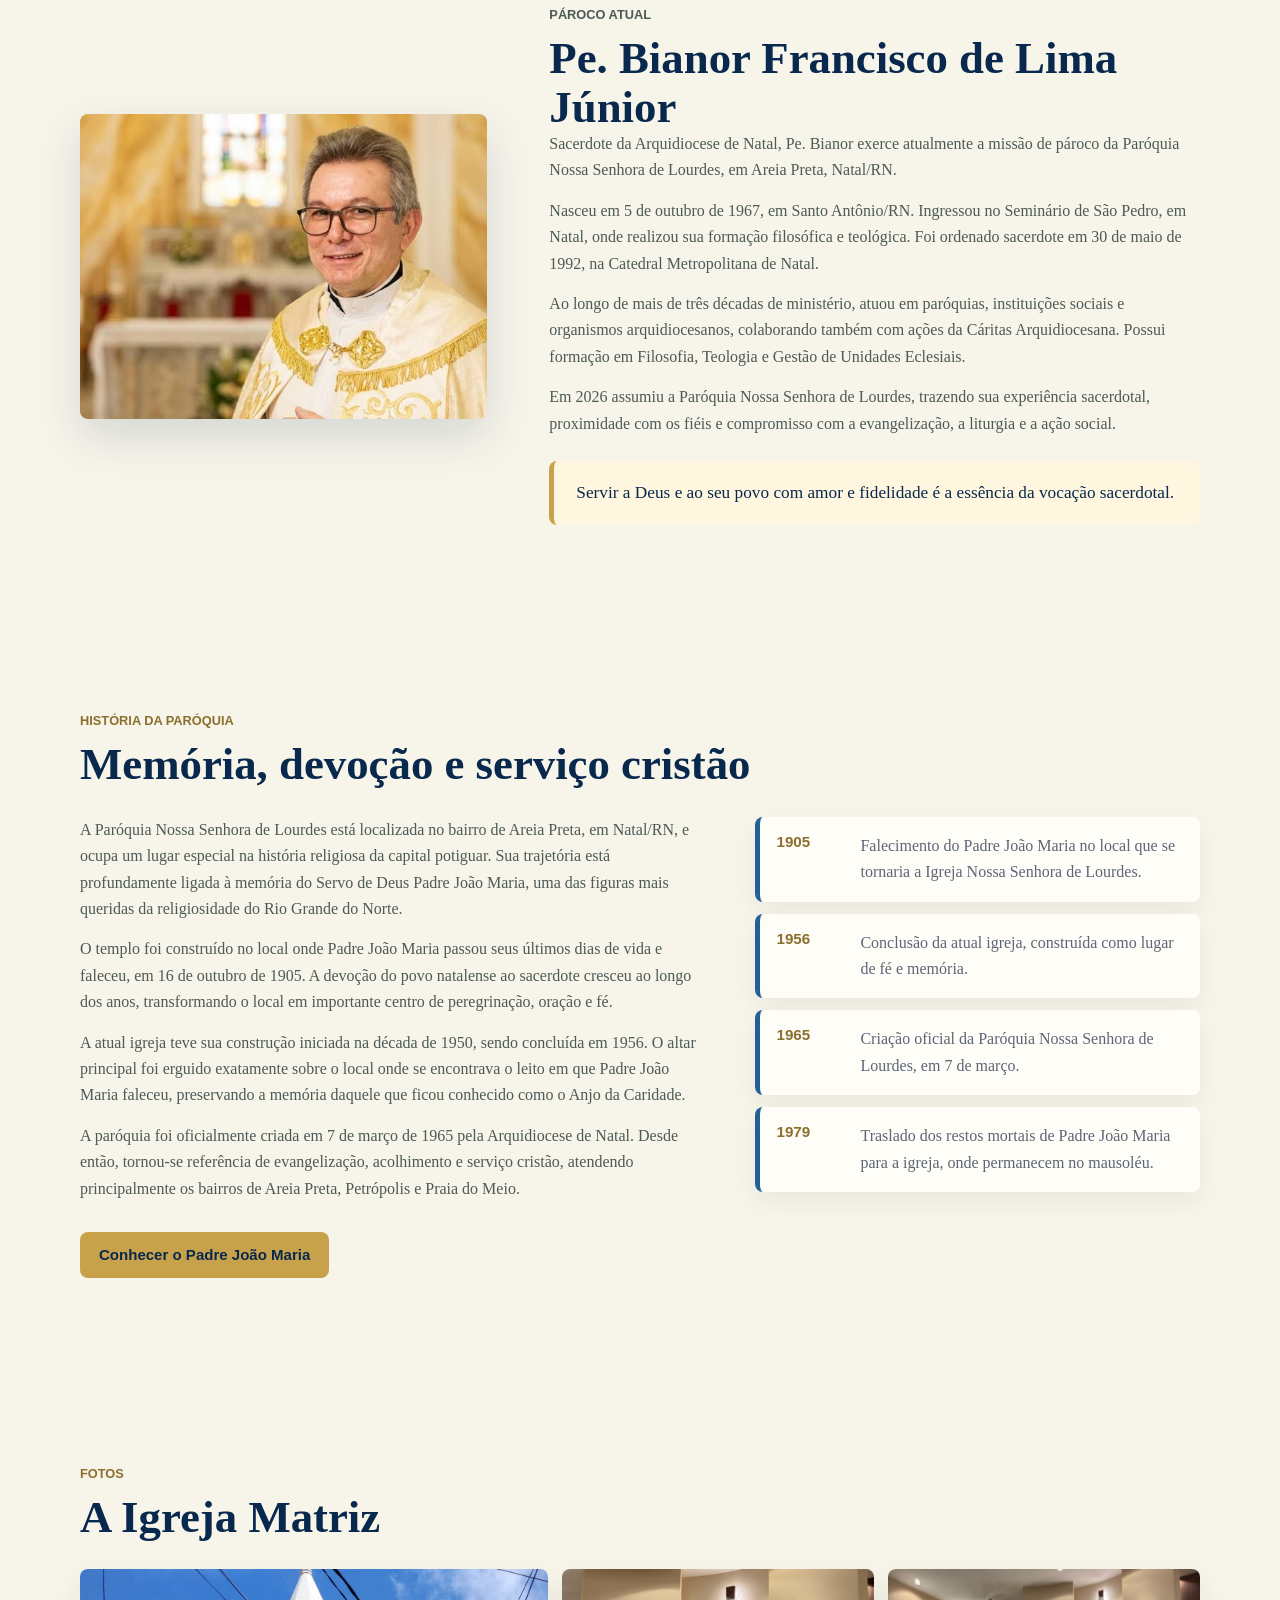
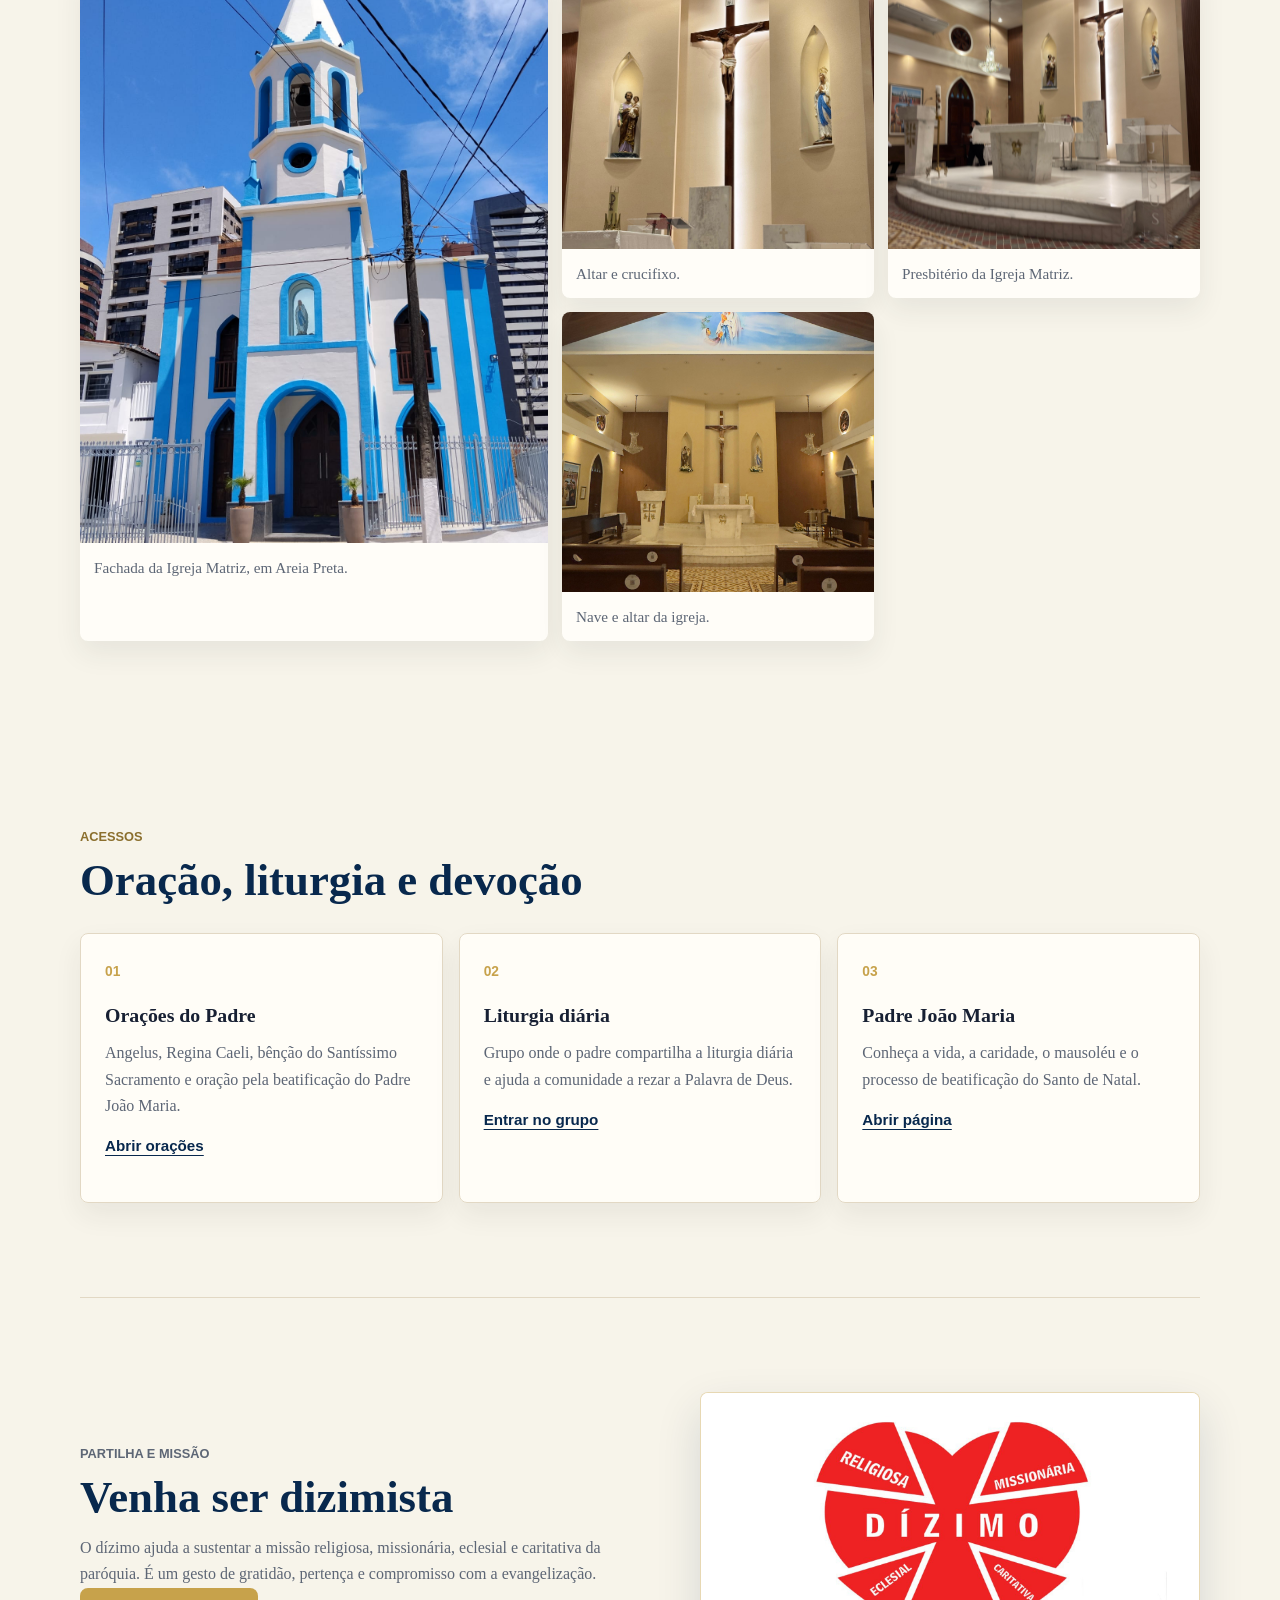
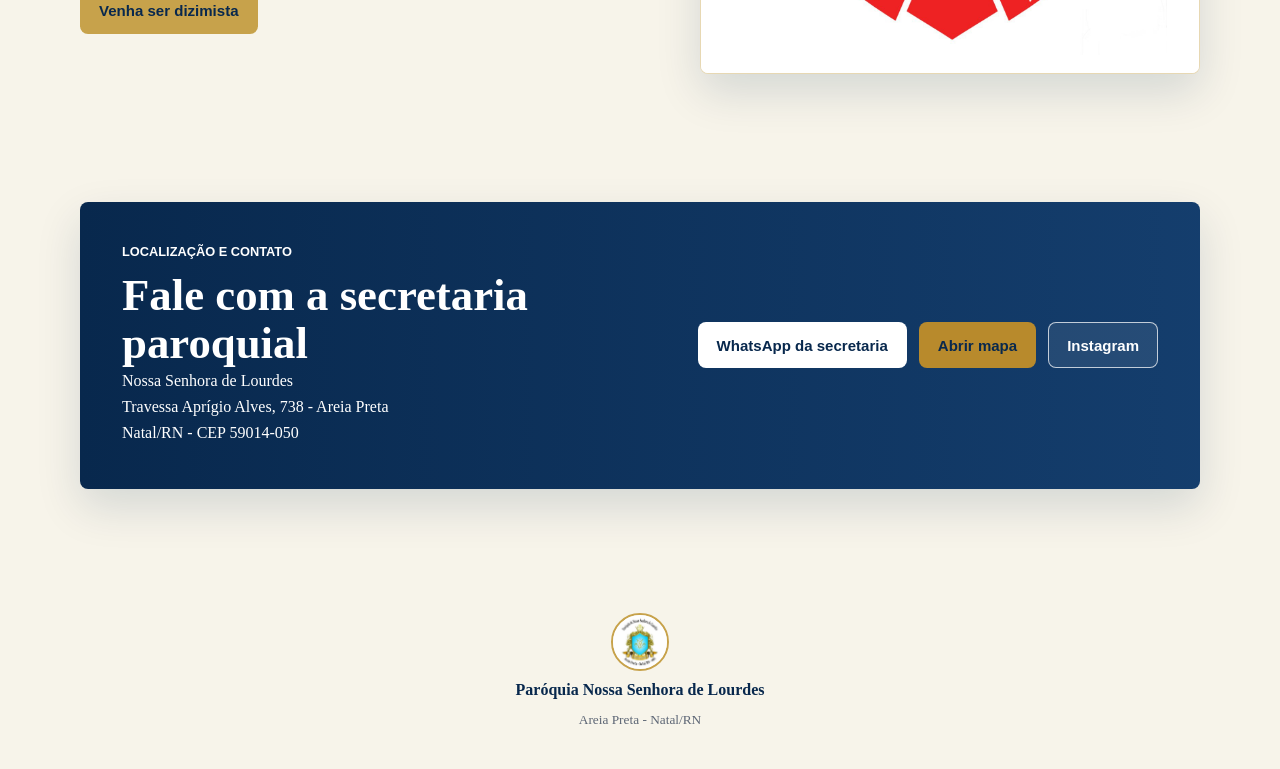
==== commit e41be10e: "Update links and time format in index.html" ====
--- a/index.html
+++ b/index.html
@@ -32,7 +32,7 @@
       <a href="#paroco">Pároco</a>
       <a href="#historia">História</a>
       <a href="padre-joao-maria.html">Padre João Maria</a>
-      <a href="oracoes-padre-bianor.html">Orações do Padre</a>
+      <a href="oracoes-padre-bianor.html">Orações</a>
       <a href="#dizimo">Dízimo</a>
       <a href="#contato">Contato</a>
     </nav>
@@ -126,7 +126,7 @@
           <h3>Missa do Padre João Maria</h3>
           <ul class="clean-list">
             <li><strong>12h:</strong> Praça Padre João Maria, Cidade Alta</li>
-            <li><strong>19h:</strong> Igreja Matriz de Nossa Senhora de Lourdes, Areia Preta</li>
+            <li><strong>17;30:</strong> Igreja Matriz de Nossa Senhora de Lourdes, Areia Preta</li>
           </ul>
         </article>
       </div>
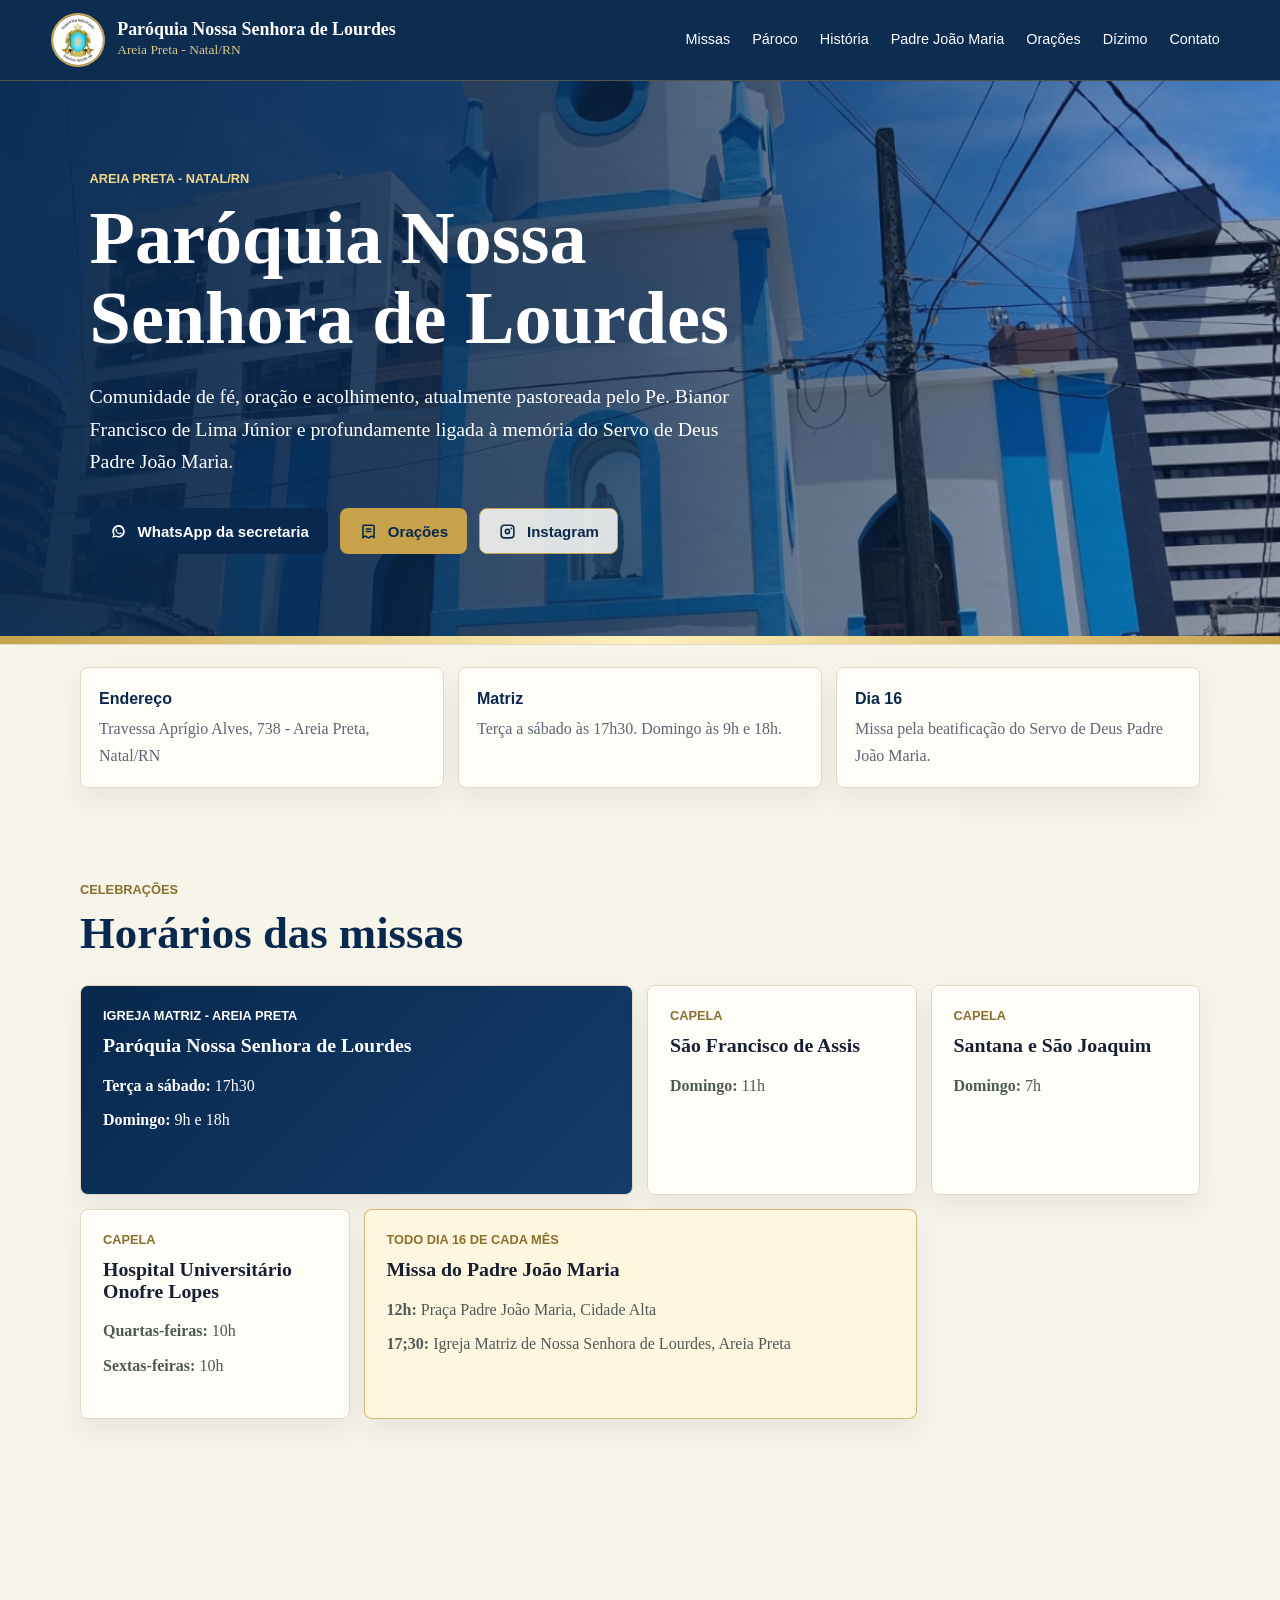
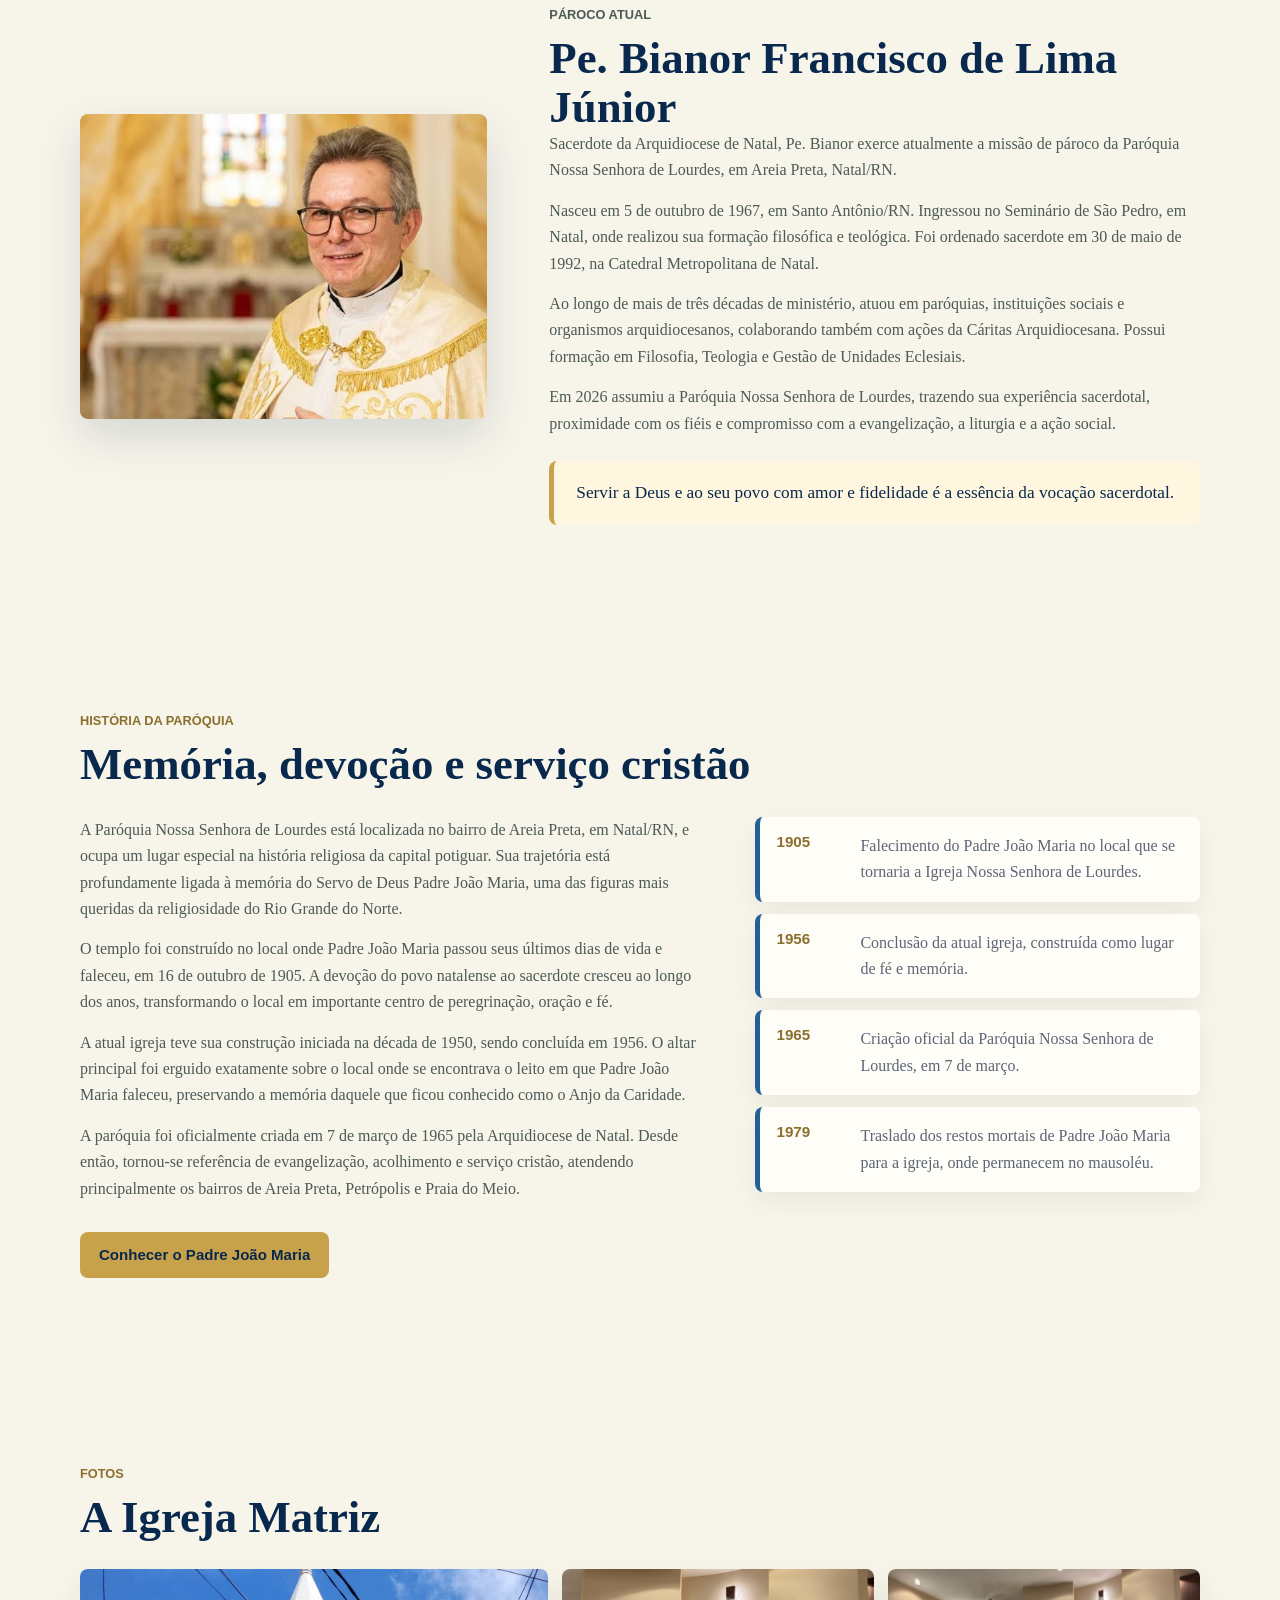
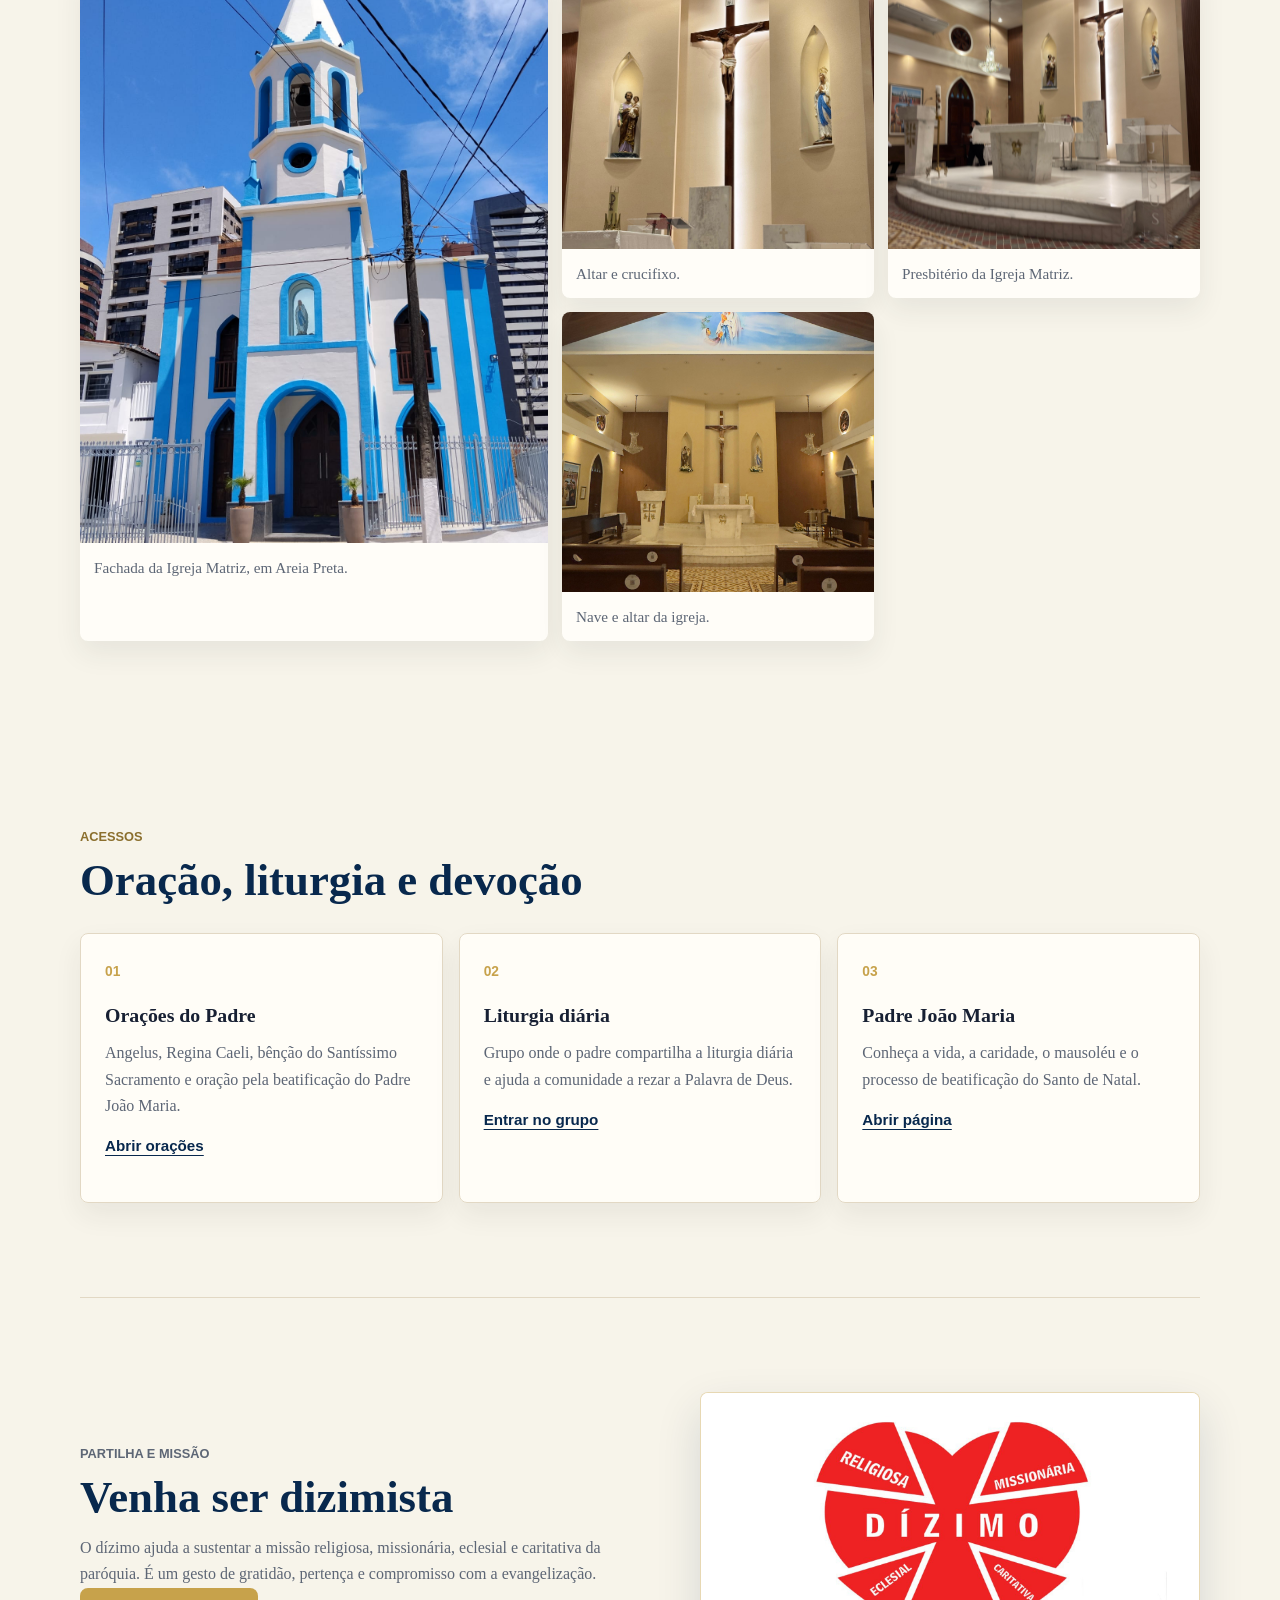
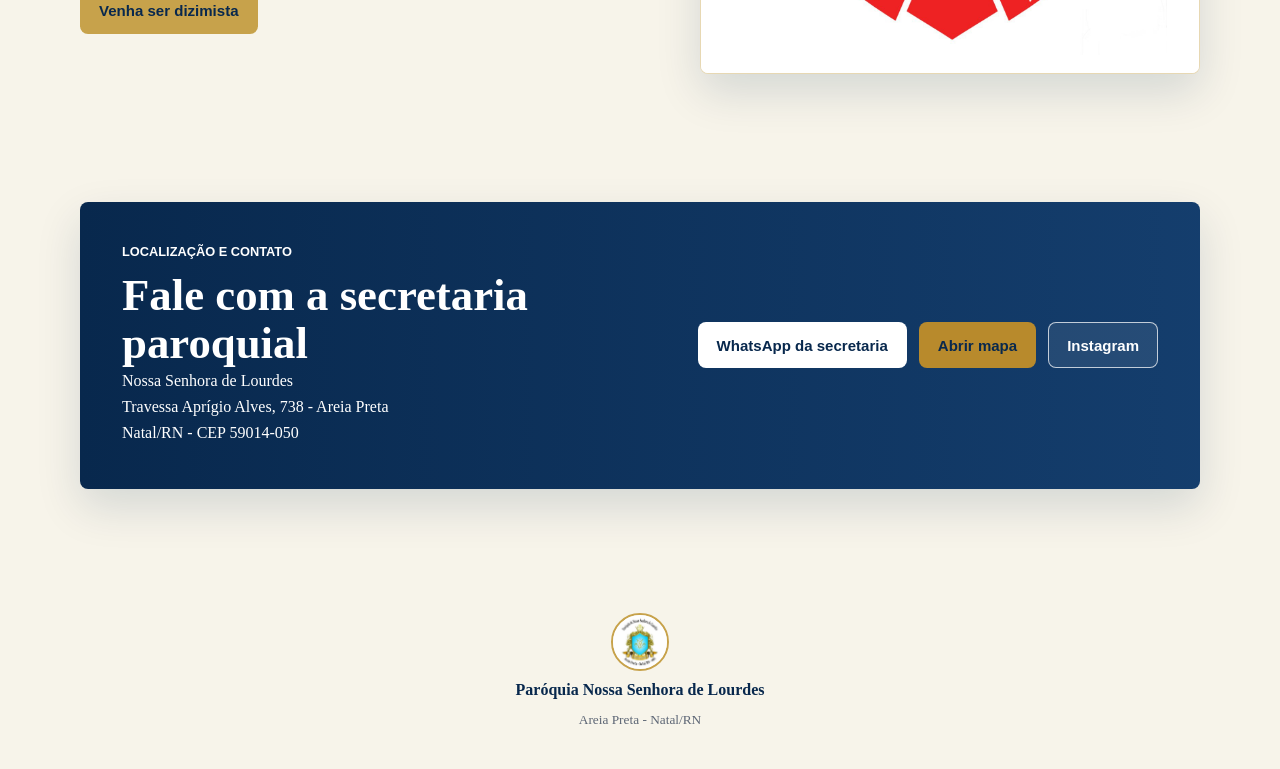
==== commit c71bd2d3: "Change button text from 'Orações do Padre' to 'Orações'" ====
--- a/index.html
+++ b/index.html
@@ -55,7 +55,7 @@
           </a>
           <a class="button secondary" href="oracoes-padre-bianor.html">
             <svg viewBox="0 0 24 24" aria-hidden="true"><path d="M6 3h12a2 2 0 0 1 2 2v16l-4-2-4 2-4-2-4 2V5a2 2 0 0 1 2-2Zm0 2v12.8l2-1 4 2 4-2 2 1V5H6Zm2.5 3h7v1.8h-7V8Zm0 3.2h7v1.8h-7v-1.8Z"/></svg>
-            Orações do Padre
+            Orações
           </a>
           <a class="button ghost" data-link="instagram" href="#">
             <svg viewBox="0 0 24 24" aria-hidden="true"><path d="M8 3h8a5 5 0 0 1 5 5v8a5 5 0 0 1-5 5H8a5 5 0 0 1-5-5V8a5 5 0 0 1 5-5Zm0 2a3 3 0 0 0-3 3v8a3 3 0 0 0 3 3h8a3 3 0 0 0 3-3V8a3 3 0 0 0-3-3H8Zm4 3.3A3.7 3.7 0 1 1 12 15.7 3.7 3.7 0 0 1 12 8.3Zm0 2A1.7 1.7 0 1 0 12 13.7 1.7 1.7 0 0 0 12 10.3ZM16.8 7a1.1 1.1 0 1 1-1.1 1.1A1.1 1.1 0 0 1 16.8 7Z"/></svg>
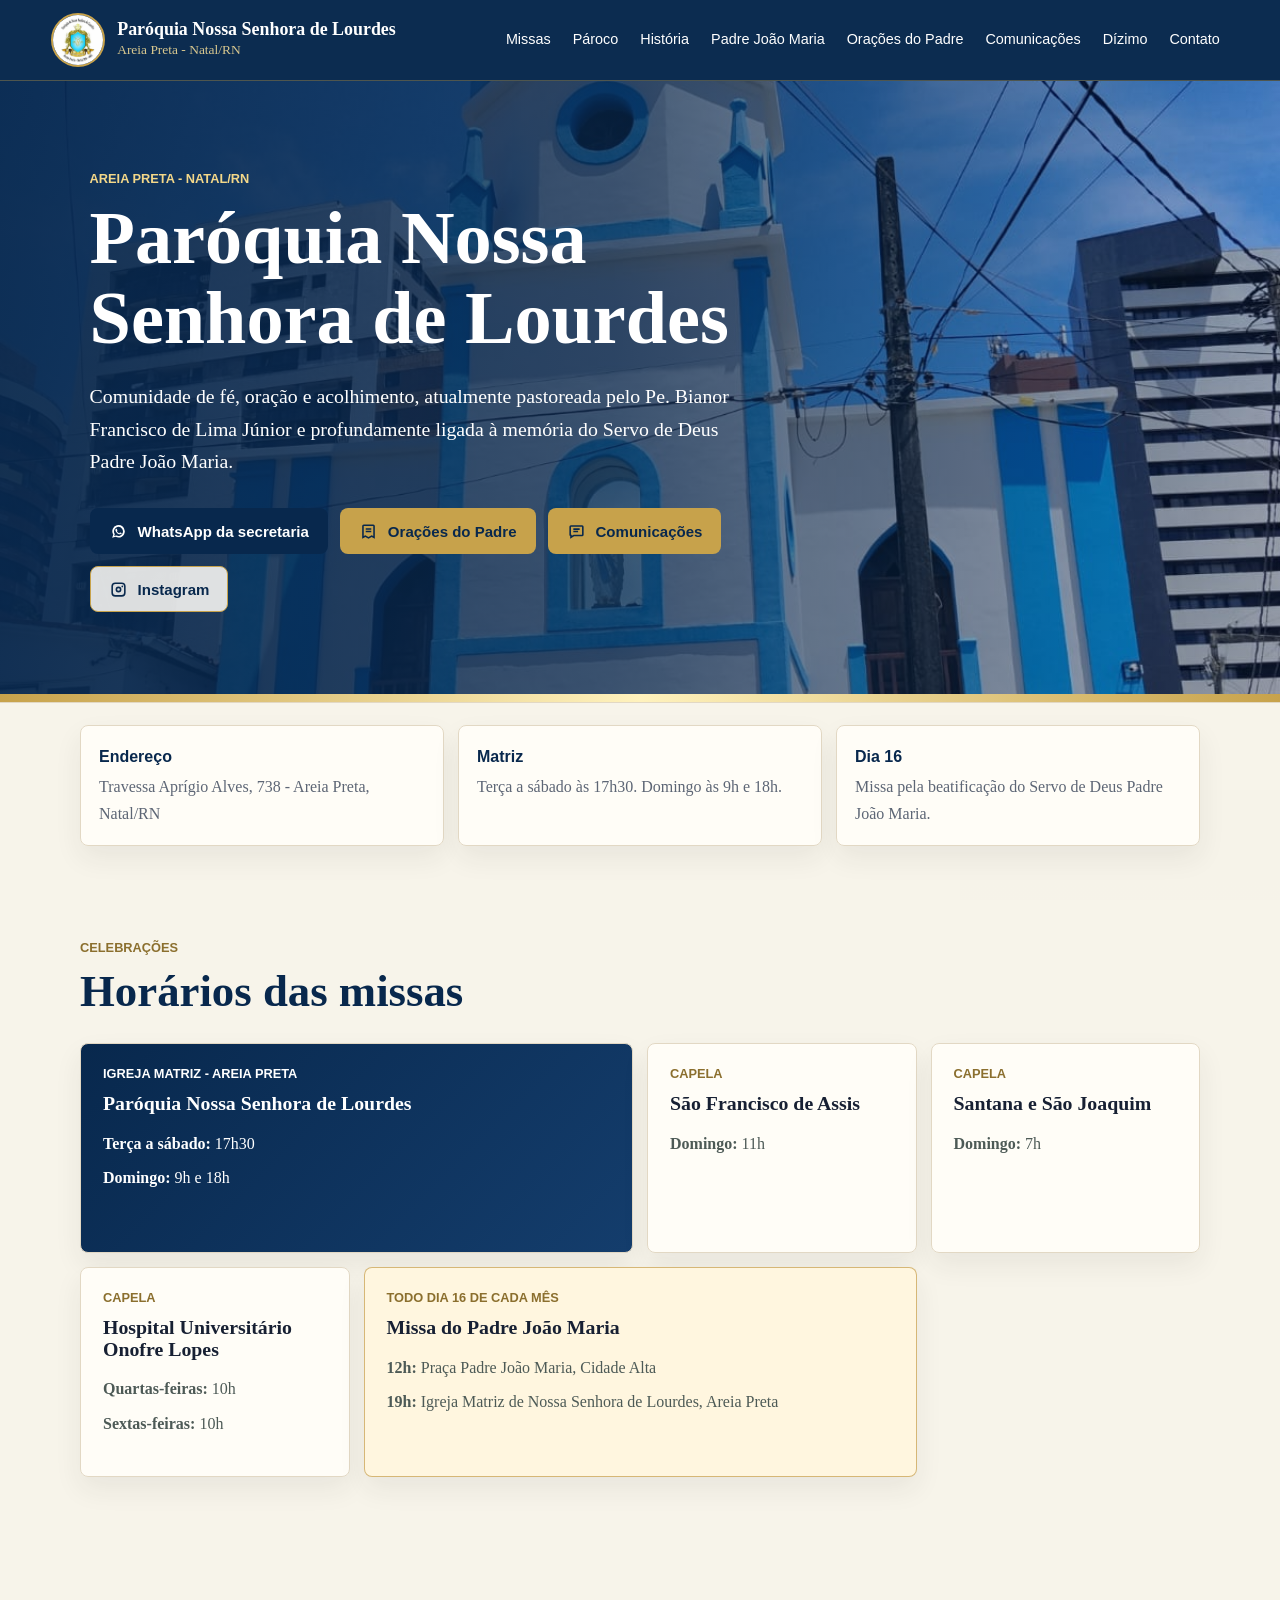
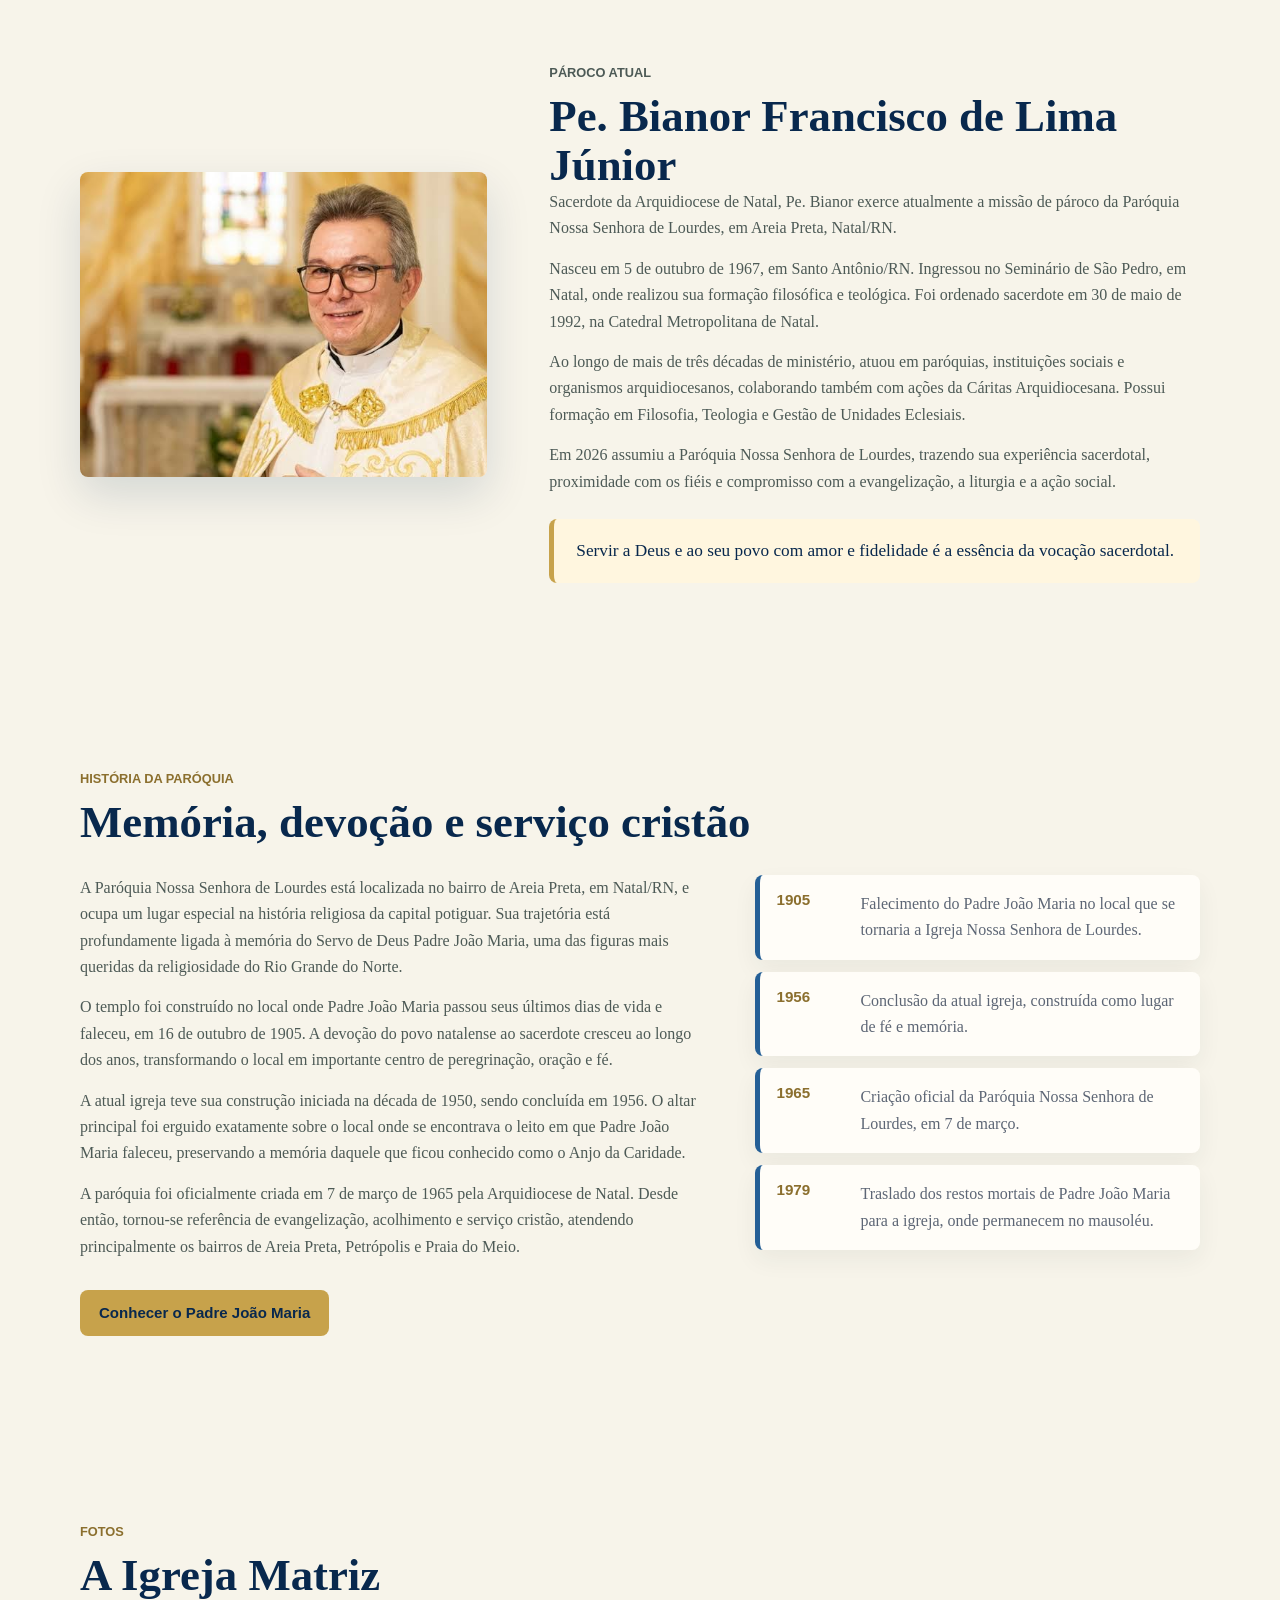
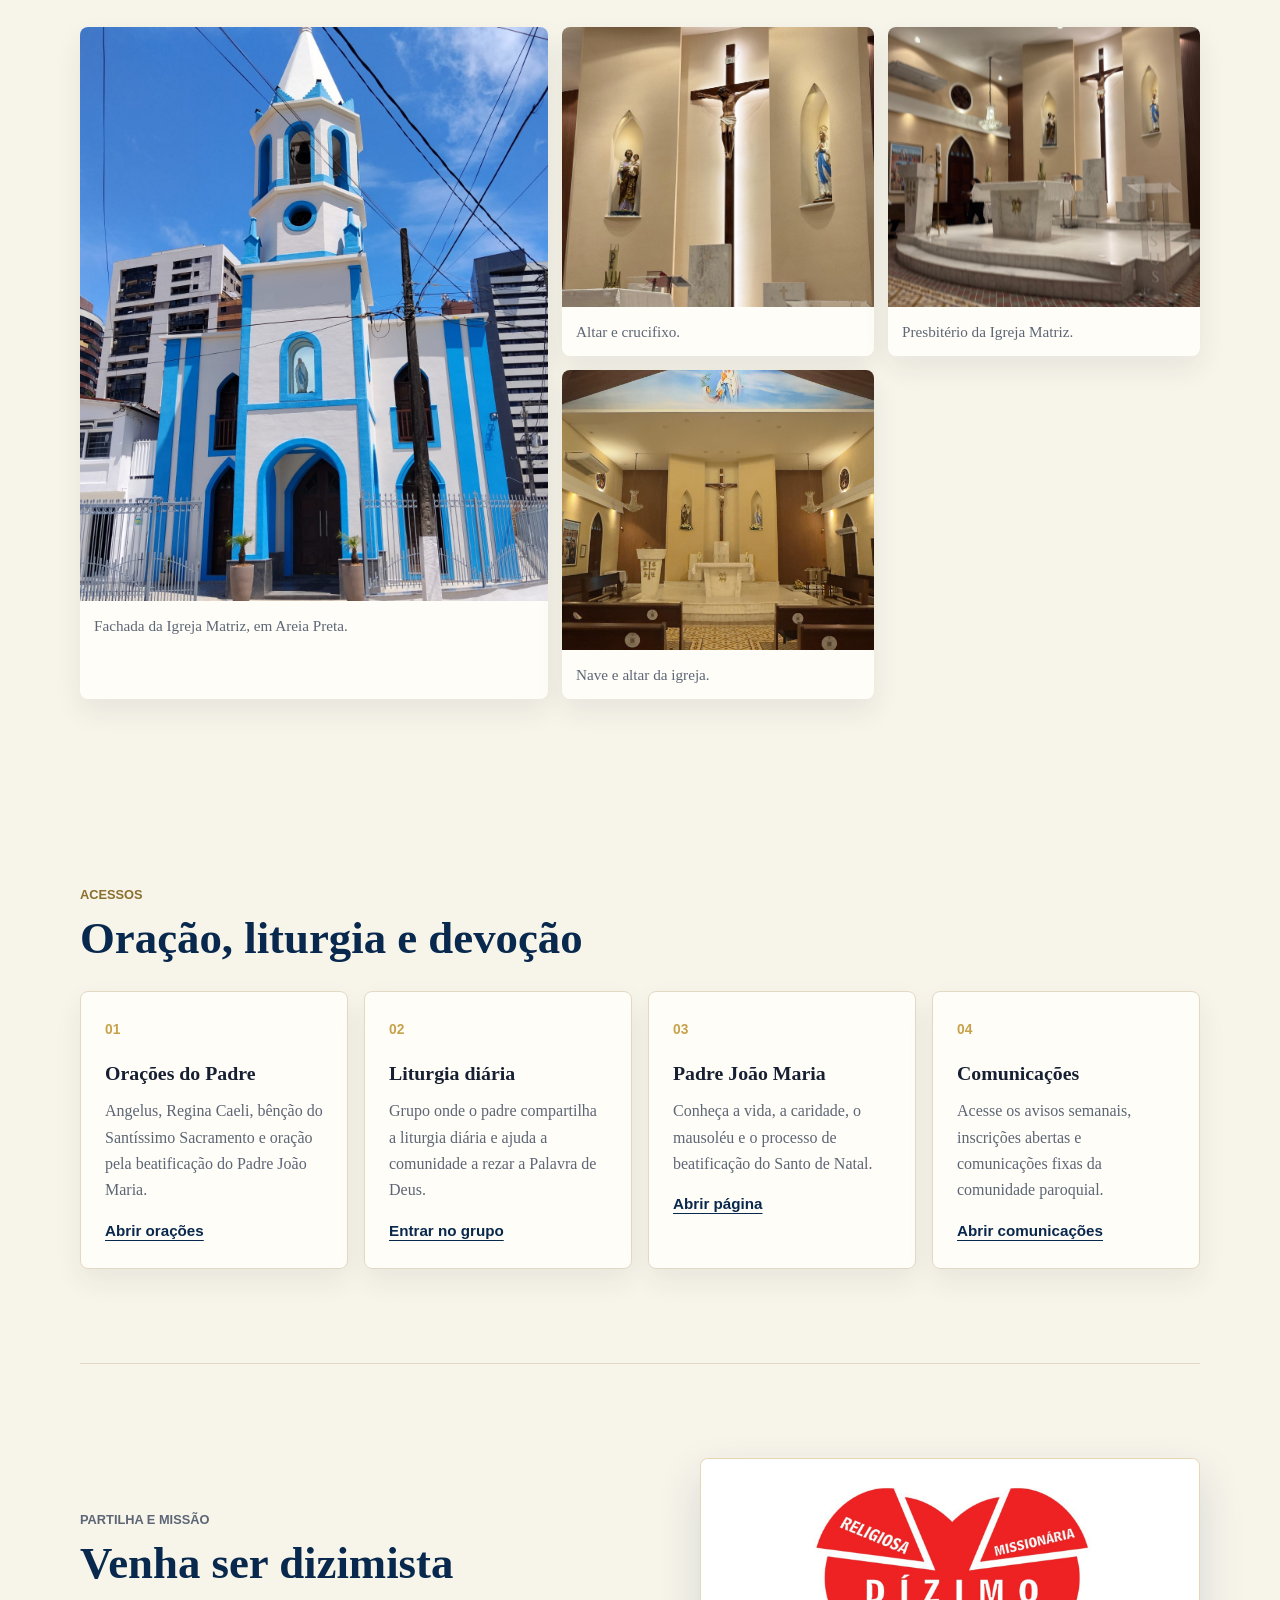
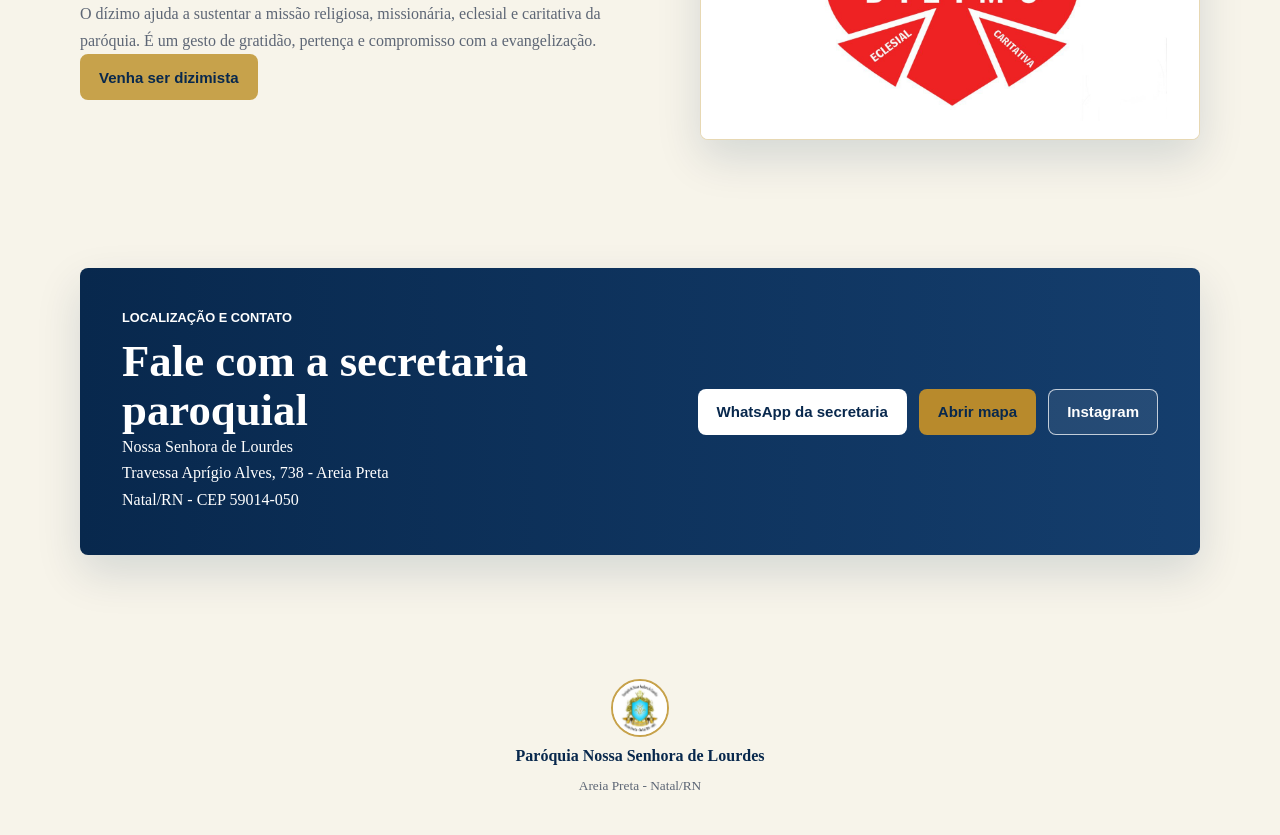
==== commit 1b6f0103: "Add files via upload" ====
--- a/index.html
+++ b/index.html
@@ -32,7 +32,8 @@
       <a href="#paroco">Pároco</a>
       <a href="#historia">História</a>
       <a href="padre-joao-maria.html">Padre João Maria</a>
-      <a href="oracoes-padre-bianor.html">Orações</a>
+      <a href="oracoes-padre-bianor.html">Orações do Padre</a>
+      <a href="comunicacoes.html">Comunicações</a>
       <a href="#dizimo">Dízimo</a>
       <a href="#contato">Contato</a>
     </nav>
@@ -55,7 +56,11 @@
           </a>
           <a class="button secondary" href="oracoes-padre-bianor.html">
             <svg viewBox="0 0 24 24" aria-hidden="true"><path d="M6 3h12a2 2 0 0 1 2 2v16l-4-2-4 2-4-2-4 2V5a2 2 0 0 1 2-2Zm0 2v12.8l2-1 4 2 4-2 2 1V5H6Zm2.5 3h7v1.8h-7V8Zm0 3.2h7v1.8h-7v-1.8Z"/></svg>
-            Orações
+            Orações do Padre
+          </a>
+          <a class="button secondary" href="comunicacoes.html">
+            <svg viewBox="0 0 24 24" aria-hidden="true"><path d="M5 4h14a2 2 0 0 1 2 2v10a2 2 0 0 1-2 2H9l-5 3v-3H5a2 2 0 0 1-2-2V6a2 2 0 0 1 2-2Zm0 2v10h1v1.5L8.4 16H19V6H5Zm3 2h8v2H8V8Zm0 3h6v2H8v-2Z"/></svg>
+            Comunicações
           </a>
           <a class="button ghost" data-link="instagram" href="#">
             <svg viewBox="0 0 24 24" aria-hidden="true"><path d="M8 3h8a5 5 0 0 1 5 5v8a5 5 0 0 1-5 5H8a5 5 0 0 1-5-5V8a5 5 0 0 1 5-5Zm0 2a3 3 0 0 0-3 3v8a3 3 0 0 0 3 3h8a3 3 0 0 0 3-3V8a3 3 0 0 0-3-3H8Zm4 3.3A3.7 3.7 0 1 1 12 15.7 3.7 3.7 0 0 1 12 8.3Zm0 2A1.7 1.7 0 1 0 12 13.7 1.7 1.7 0 0 0 12 10.3ZM16.8 7a1.1 1.1 0 1 1-1.1 1.1A1.1 1.1 0 0 1 16.8 7Z"/></svg>
@@ -126,7 +131,7 @@
           <h3>Missa do Padre João Maria</h3>
           <ul class="clean-list">
             <li><strong>12h:</strong> Praça Padre João Maria, Cidade Alta</li>
-            <li><strong>17;30:</strong> Igreja Matriz de Nossa Senhora de Lourdes, Areia Preta</li>
+            <li><strong>19h:</strong> Igreja Matriz de Nossa Senhora de Lourdes, Areia Preta</li>
           </ul>
         </article>
       </div>
@@ -271,6 +276,12 @@
           <p>Conheça a vida, a caridade, o mausoléu e o processo de beatificação do Santo de Natal.</p>
           <a class="text-link" href="padre-joao-maria.html">Abrir página</a>
         </article>
+        <article class="feature-card">
+          <span class="feature-mark">04</span>
+          <h3>Comunicações</h3>
+          <p>Acesse os avisos semanais, inscrições abertas e comunicações fixas da comunidade paroquial.</p>
+          <a class="text-link" href="comunicacoes.html">Abrir comunicações</a>
+        </article>
       </div>
     </section>
 
--- a/styles.css
+++ b/styles.css
@@ -505,7 +505,7 @@
 
 .access-grid {
   display: grid;
-  grid-template-columns: repeat(3, minmax(0, 1fr));
+  grid-template-columns: repeat(4, minmax(0, 1fr));
   gap: 16px;
 }
 
@@ -634,6 +634,11 @@
   aspect-ratio: 4 / 3;
 }
 
+.communications-hero img {
+  aspect-ratio: 3 / 4;
+  object-position: center top;
+}
+
 .article-section {
   display: grid;
   grid-template-columns: minmax(0, 1fr) minmax(260px, 330px);
@@ -748,6 +753,101 @@
   border-radius: var(--radius);
   color: var(--deep-teal);
   background: #fff6df;
+}
+
+.communication-reader {
+  display: grid;
+  grid-template-columns: 260px minmax(0, 1fr);
+  align-items: start;
+  gap: 22px;
+}
+
+.communication-nav {
+  position: sticky;
+  top: 98px;
+  display: grid;
+  gap: 8px;
+  padding: 12px;
+  border: 1px solid var(--line);
+  border-radius: var(--radius);
+  background: var(--surface);
+  box-shadow: 0 12px 28px rgba(36, 48, 45, 0.07);
+}
+
+.communication-nav a {
+  padding: 11px 12px;
+  border-radius: var(--radius);
+  color: var(--deep-teal);
+  font: 700 0.9rem Arial, Helvetica, sans-serif;
+}
+
+.communication-nav a:hover,
+.communication-nav a:focus-visible {
+  background: #e9f3f2;
+  outline: none;
+}
+
+.communication-documents {
+  min-width: 0;
+}
+
+.communication-document,
+.communication-mini-card {
+  border: 1px solid var(--line);
+  border-radius: var(--radius);
+  background: rgba(255, 253, 248, 0.96);
+  box-shadow: 0 12px 28px rgba(36, 48, 45, 0.07);
+}
+
+.communication-document {
+  padding: clamp(22px, 4vw, 34px);
+  scroll-margin-top: 110px;
+}
+
+.communication-document + .communication-document,
+.communication-document + .fixed-communications-grid,
+.fixed-communications-grid + .communication-document {
+  margin-top: 18px;
+}
+
+.communication-document.with-poster {
+  display: grid;
+  grid-template-columns: minmax(0, 1fr) minmax(220px, 320px);
+  align-items: start;
+  gap: 22px;
+}
+
+.communication-document.with-poster img {
+  width: 100%;
+  border: 1px solid rgba(199, 162, 75, 0.42);
+  border-radius: var(--radius);
+  object-fit: cover;
+  object-position: top center;
+  box-shadow: 0 10px 22px rgba(36, 48, 45, 0.08);
+}
+
+.communication-list {
+  margin-top: 16px;
+}
+
+.communication-list li {
+  padding-left: 0;
+  color: #4d5a56;
+}
+
+.fixed-communications-grid {
+  display: grid;
+  grid-template-columns: repeat(3, minmax(0, 1fr));
+  gap: 14px;
+}
+
+.communication-mini-card {
+  padding: 20px;
+}
+
+.communication-mini-card h3 {
+  margin-bottom: 12px;
+  color: var(--deep-teal);
 }
 
 .site-footer {
@@ -817,6 +917,7 @@
 
   .site-menu a {
     padding: 12px;
+    color: var(--deep-teal);
     white-space: normal;
   }
 
@@ -828,7 +929,9 @@
   .contact-panel,
   .subpage-hero,
   .article-section,
-  .prayer-reader {
+  .prayer-reader,
+  .communication-reader,
+  .communication-document.with-poster {
     grid-template-columns: 1fr;
   }
 
@@ -851,8 +954,13 @@
   }
 
   .side-panel,
-  .prayer-nav {
+  .prayer-nav,
+  .communication-nav {
     position: static;
+  }
+
+  .fixed-communications-grid {
+    grid-template-columns: 1fr;
   }
 }
 
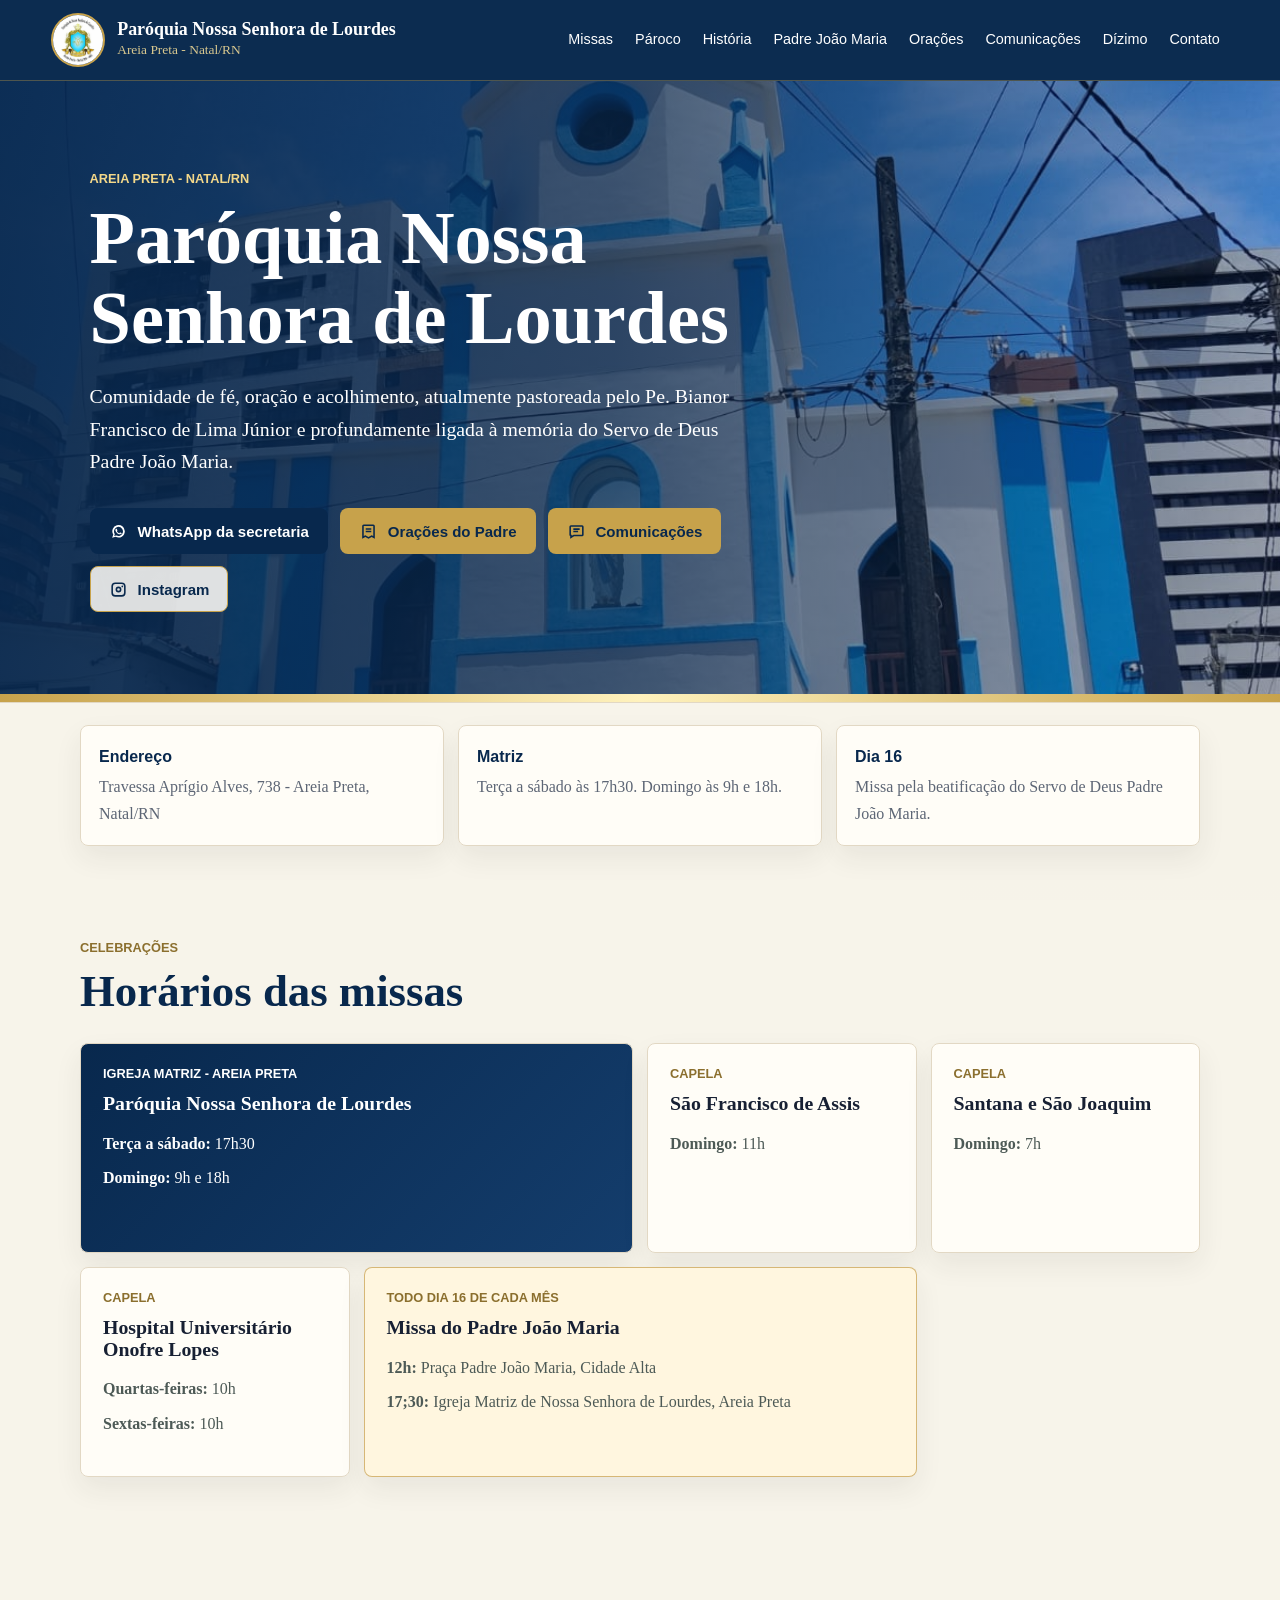
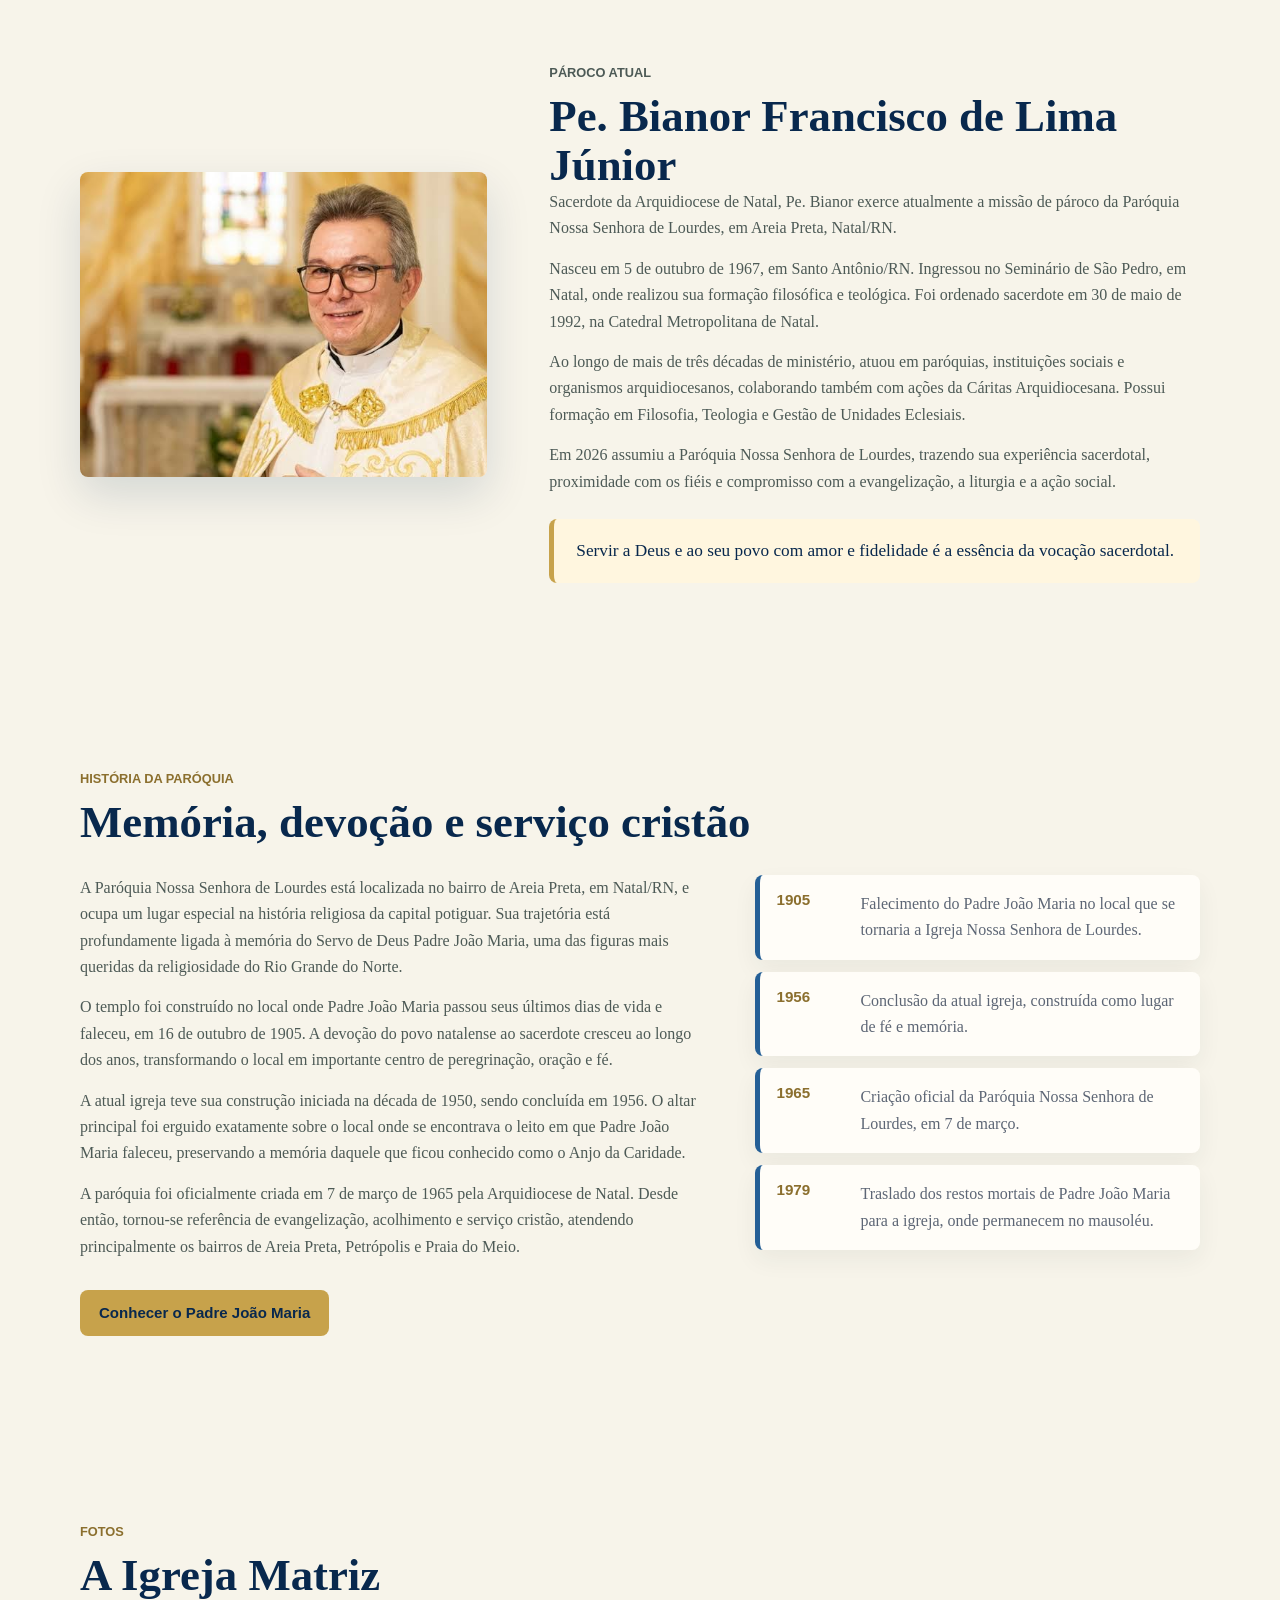
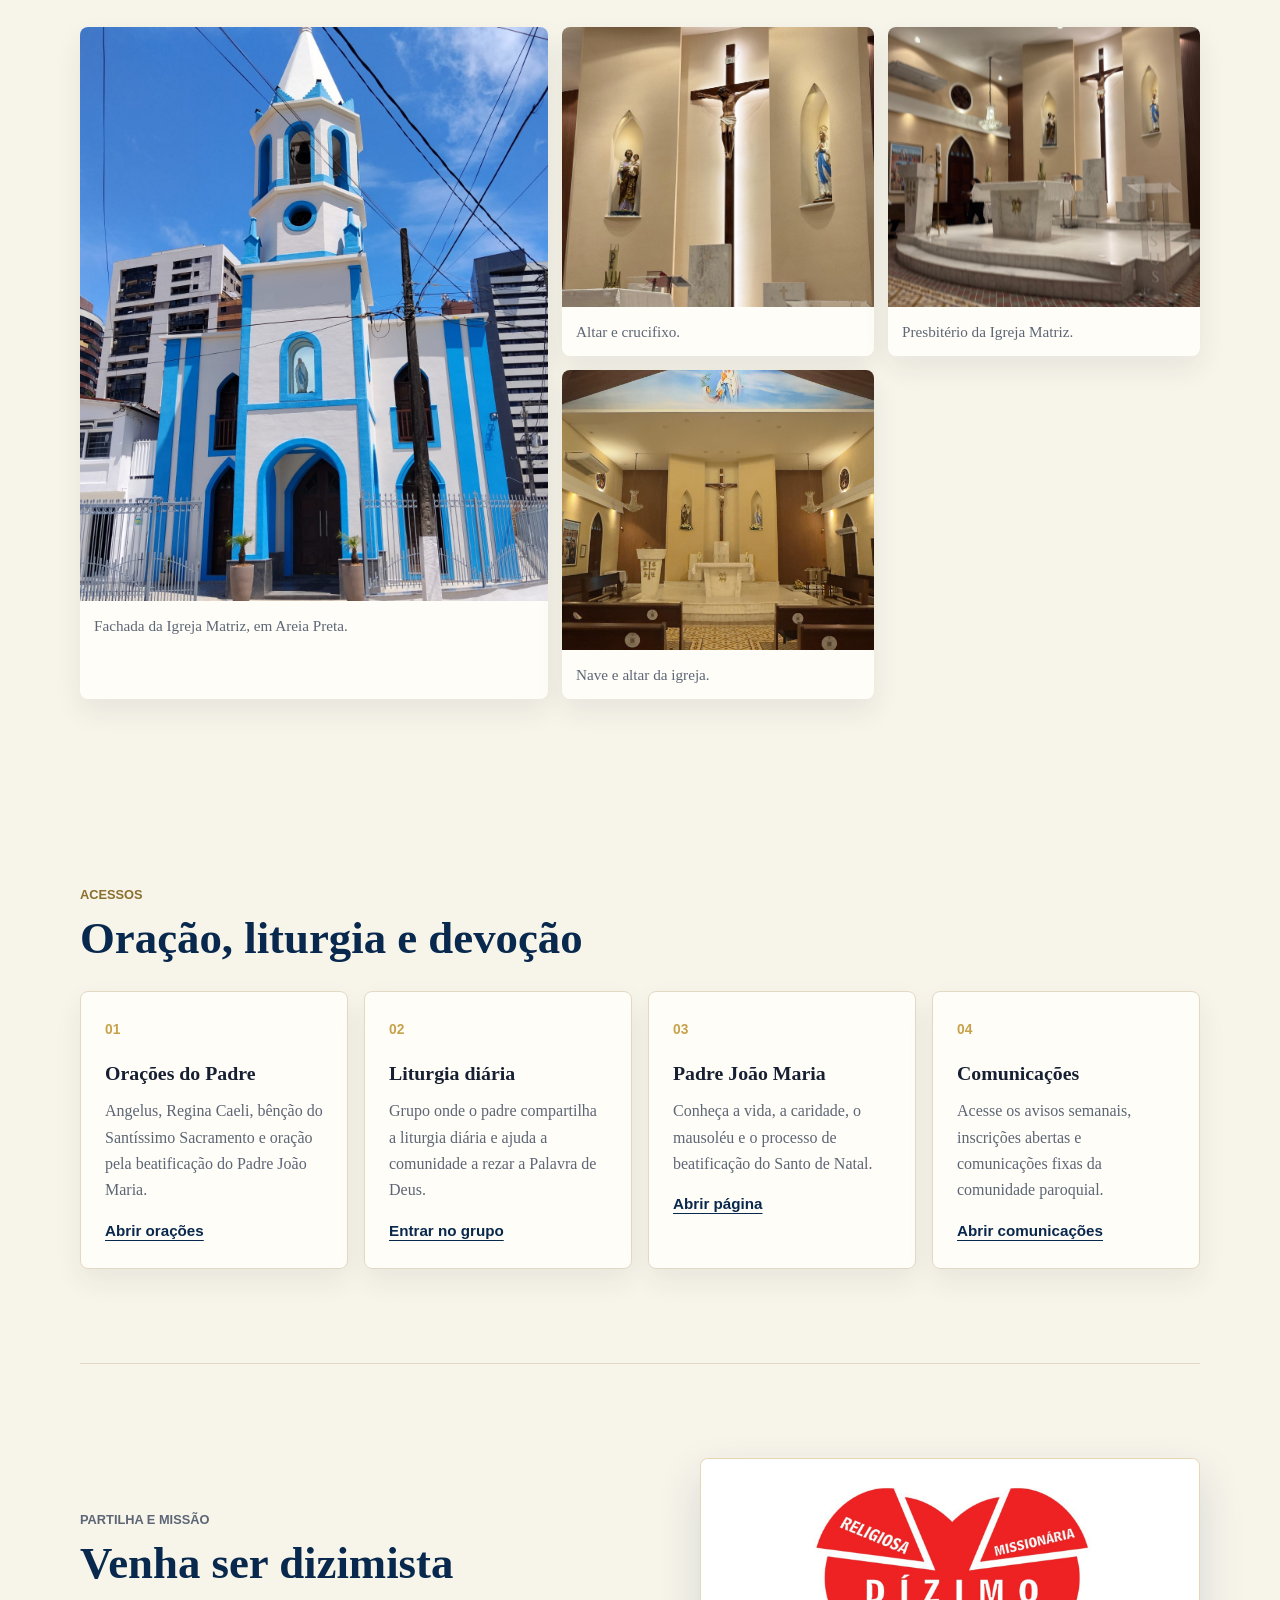
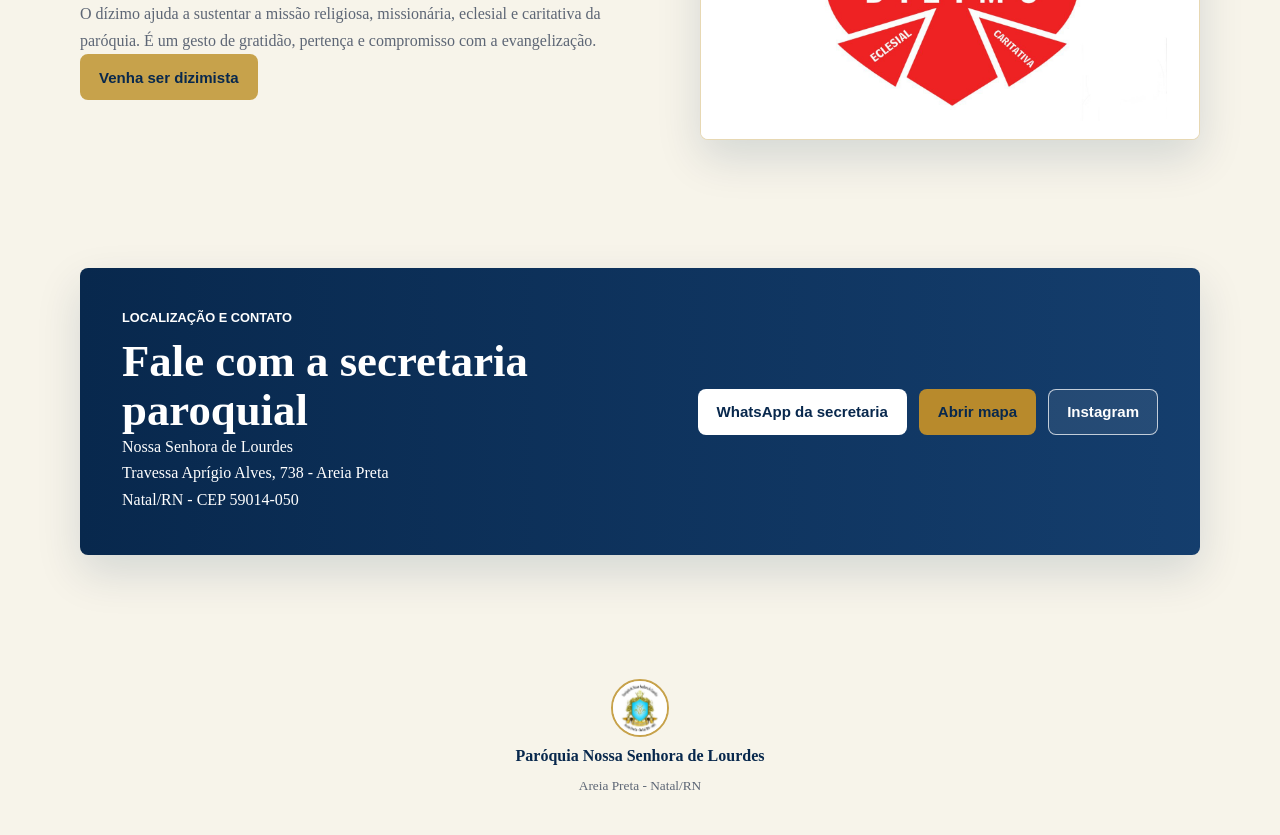
==== commit 9bd42b8c: "Update links and time for mass schedule" ====
--- a/index.html
+++ b/index.html
@@ -32,7 +32,7 @@
       <a href="#paroco">Pároco</a>
       <a href="#historia">História</a>
       <a href="padre-joao-maria.html">Padre João Maria</a>
-      <a href="oracoes-padre-bianor.html">Orações do Padre</a>
+      <a href="oracoes-padre-bianor.html">Orações</a>
       <a href="comunicacoes.html">Comunicações</a>
       <a href="#dizimo">Dízimo</a>
       <a href="#contato">Contato</a>
@@ -131,7 +131,7 @@
           <h3>Missa do Padre João Maria</h3>
           <ul class="clean-list">
             <li><strong>12h:</strong> Praça Padre João Maria, Cidade Alta</li>
-            <li><strong>19h:</strong> Igreja Matriz de Nossa Senhora de Lourdes, Areia Preta</li>
+            <li><strong>17;30:</strong> Igreja Matriz de Nossa Senhora de Lourdes, Areia Preta</li>
           </ul>
         </article>
       </div>
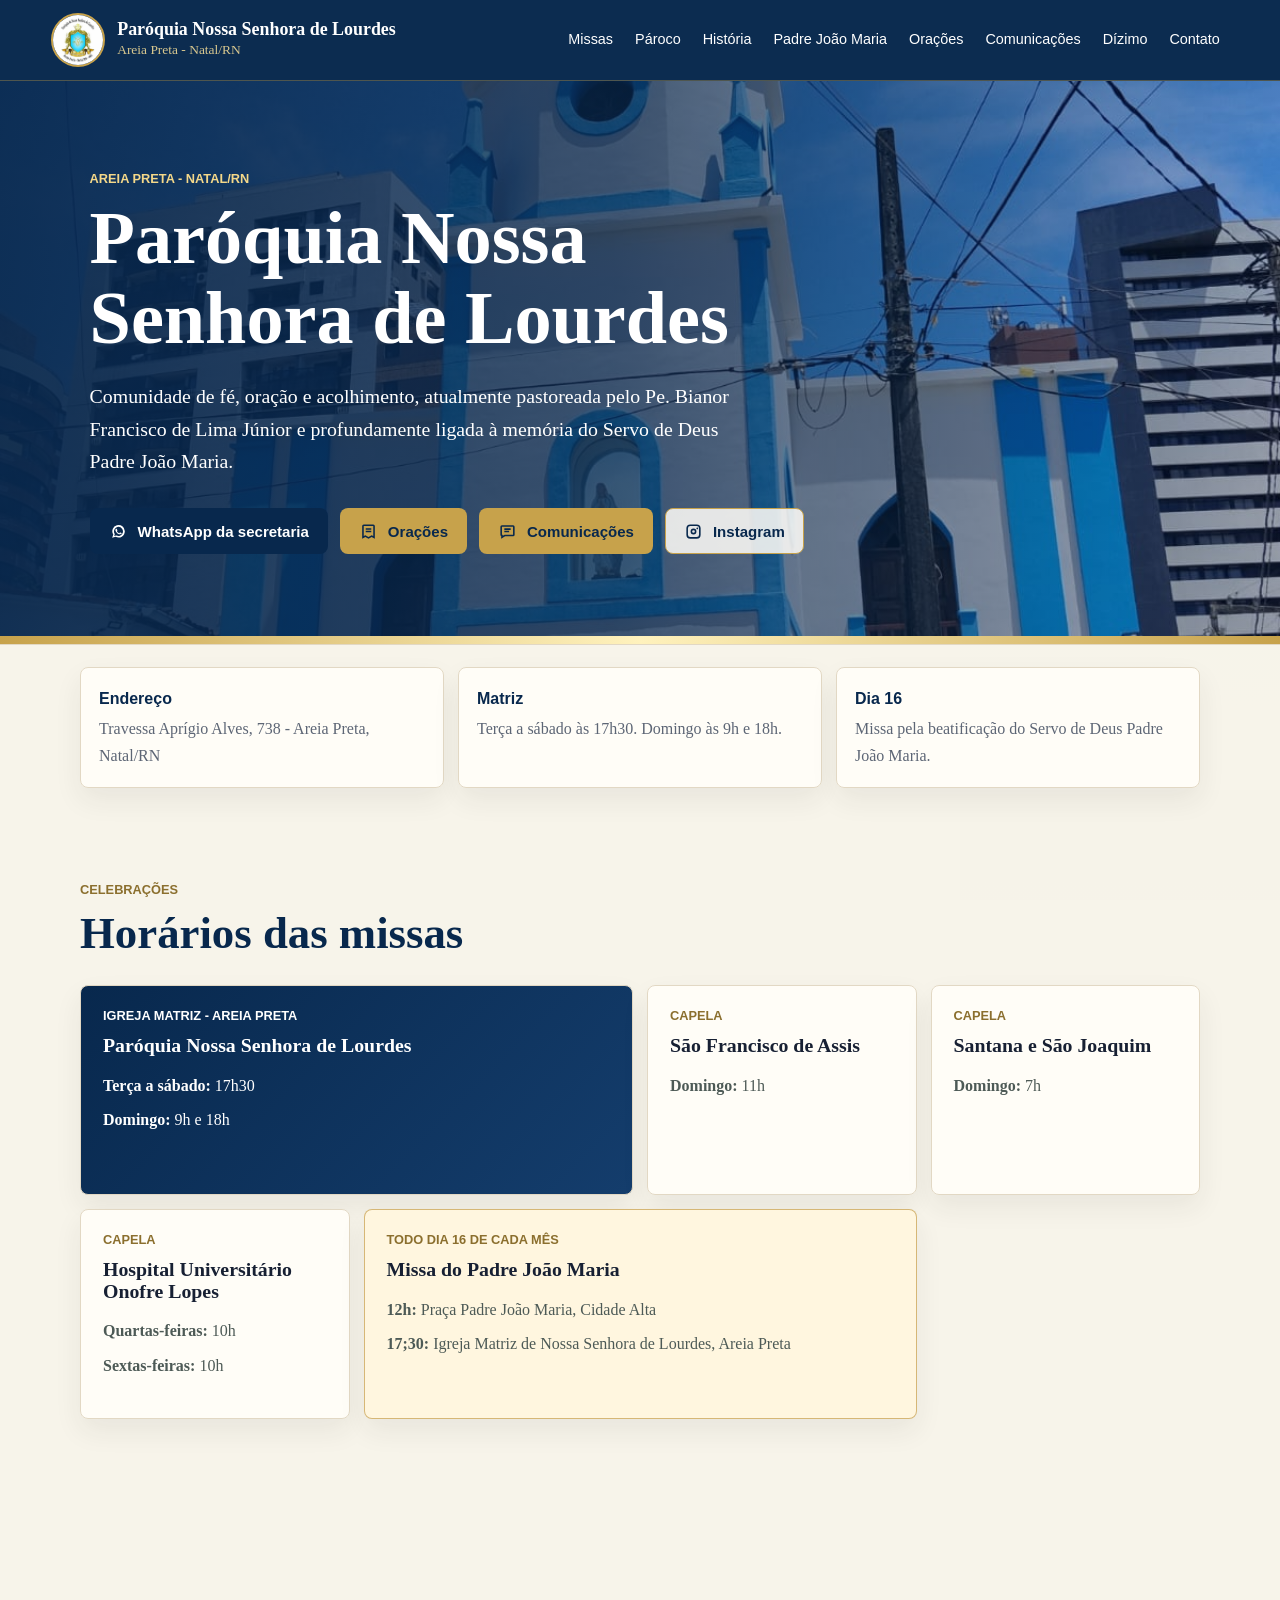
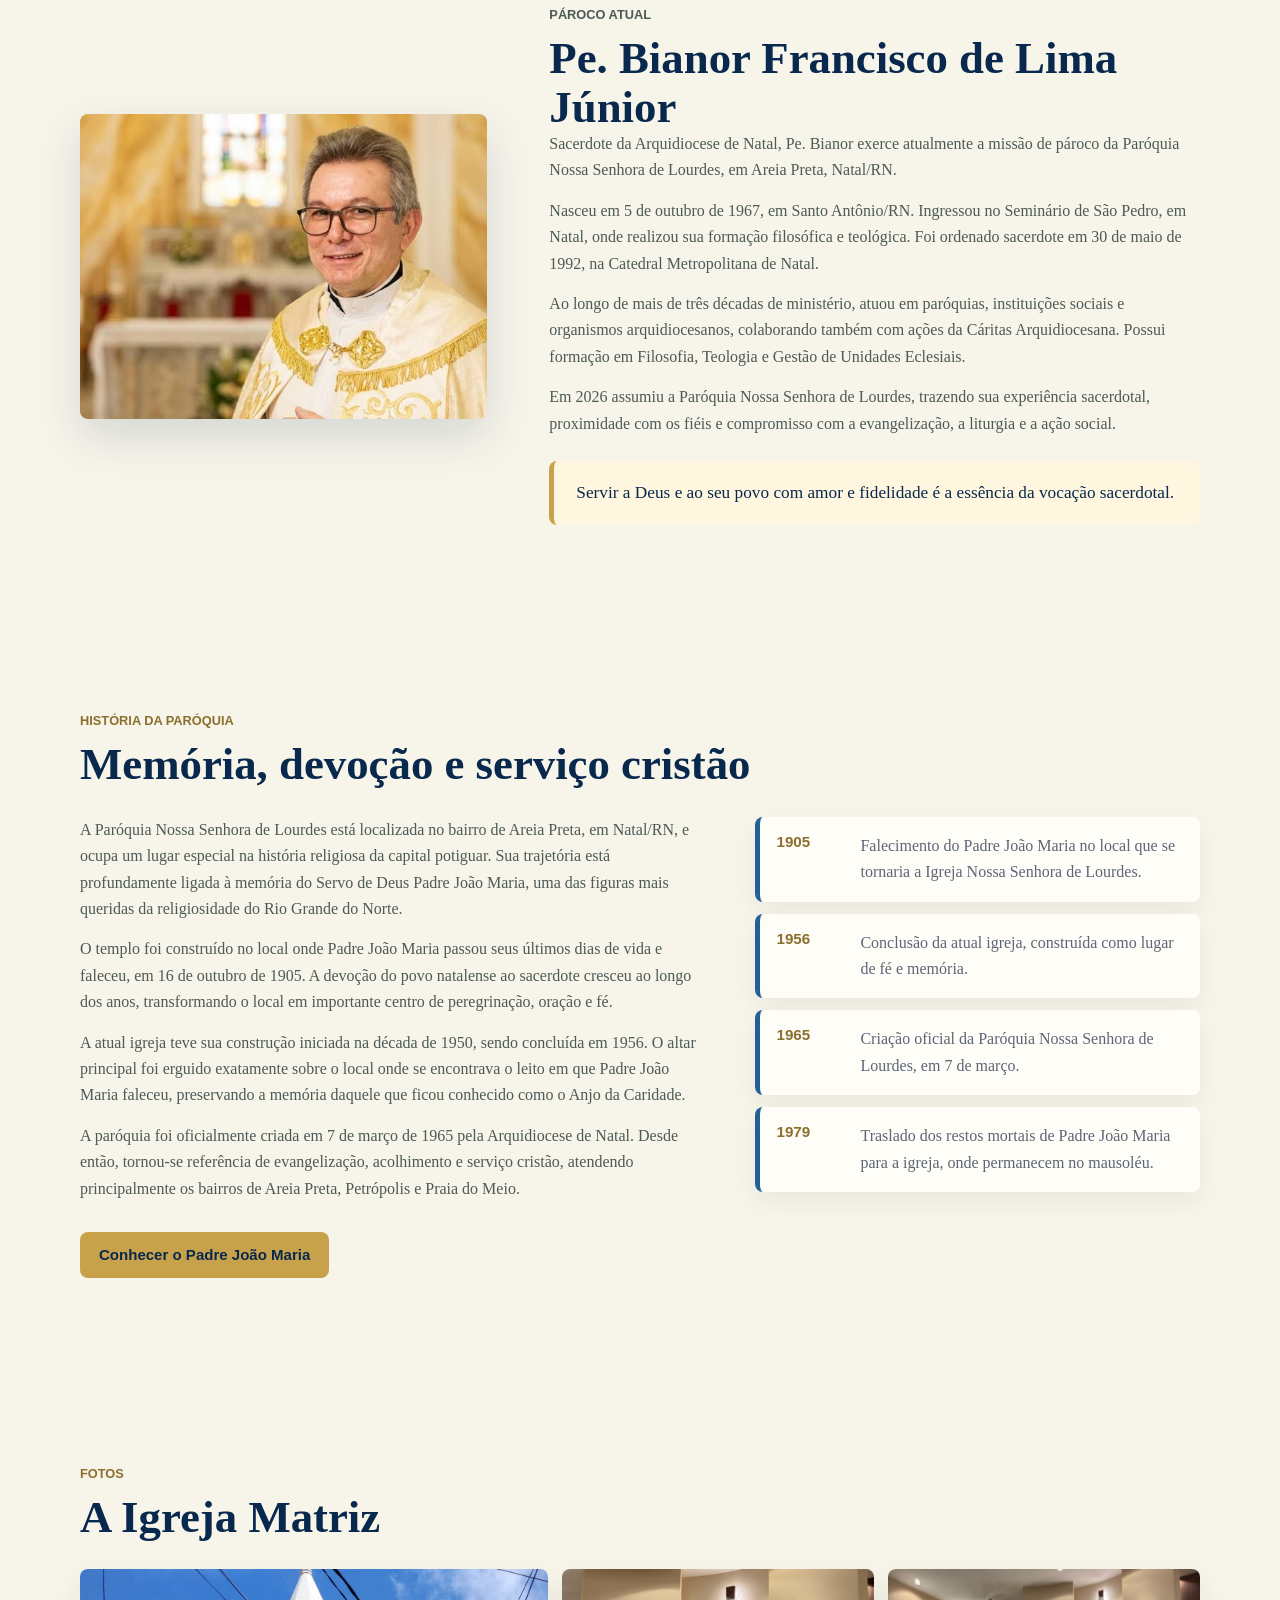
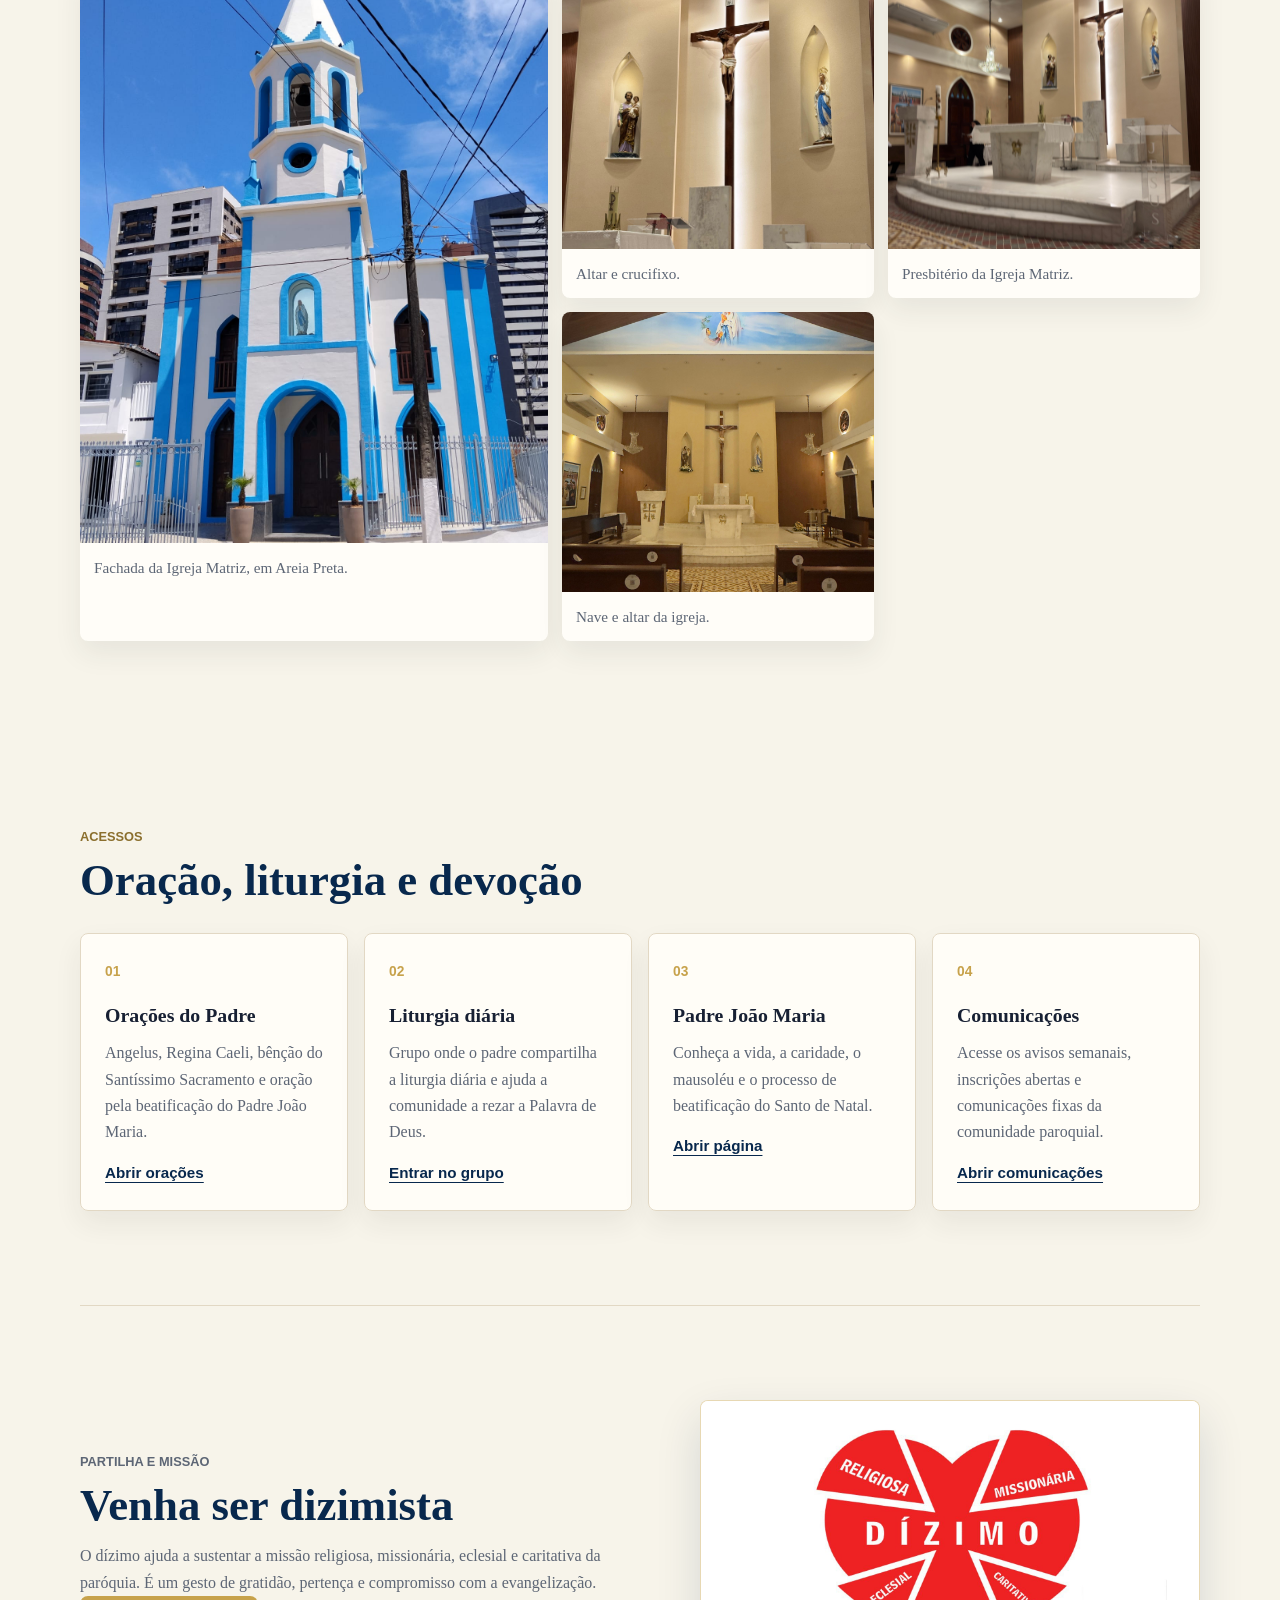
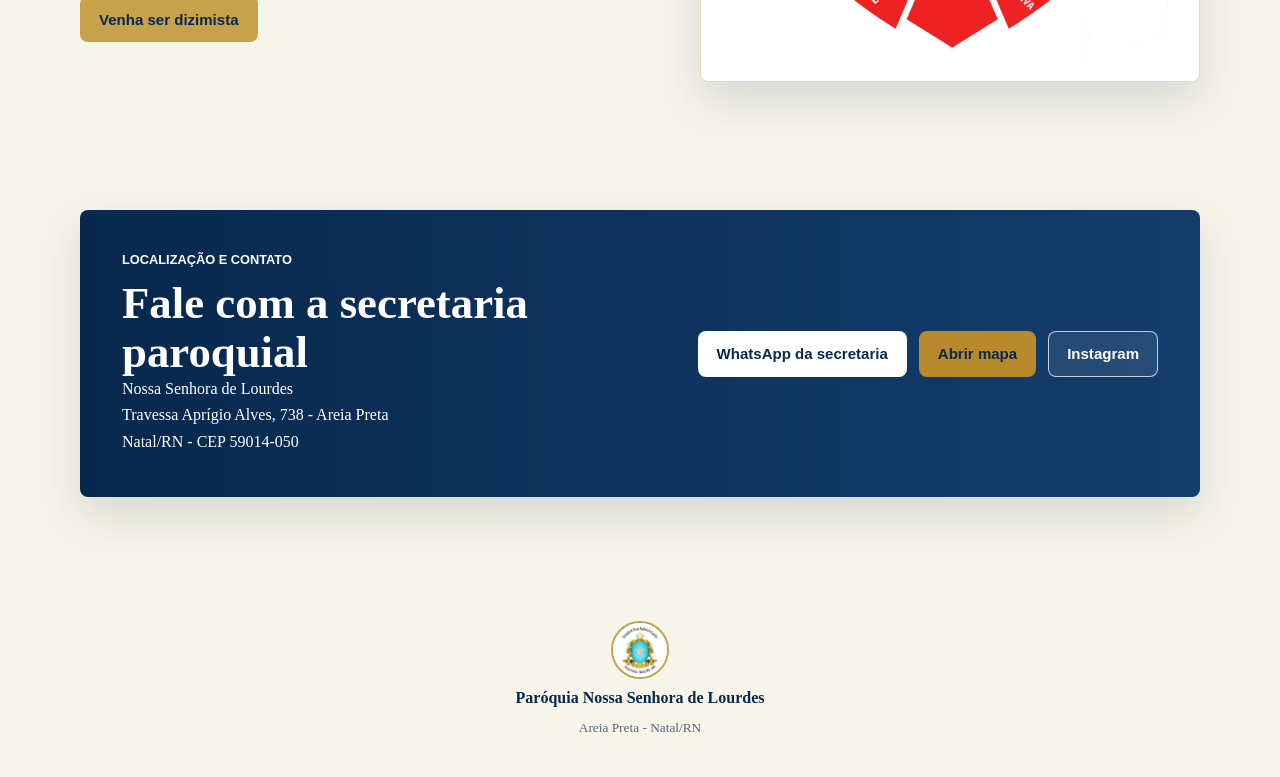
==== commit 73fa9558: "Update index.html" ====
--- a/index.html
+++ b/index.html
@@ -56,7 +56,7 @@
           </a>
           <a class="button secondary" href="oracoes-padre-bianor.html">
             <svg viewBox="0 0 24 24" aria-hidden="true"><path d="M6 3h12a2 2 0 0 1 2 2v16l-4-2-4 2-4-2-4 2V5a2 2 0 0 1 2-2Zm0 2v12.8l2-1 4 2 4-2 2 1V5H6Zm2.5 3h7v1.8h-7V8Zm0 3.2h7v1.8h-7v-1.8Z"/></svg>
-            Orações do Padre
+            Orações
           </a>
           <a class="button secondary" href="comunicacoes.html">
             <svg viewBox="0 0 24 24" aria-hidden="true"><path d="M5 4h14a2 2 0 0 1 2 2v10a2 2 0 0 1-2 2H9l-5 3v-3H5a2 2 0 0 1-2-2V6a2 2 0 0 1 2-2Zm0 2v10h1v1.5L8.4 16H19V6H5Zm3 2h8v2H8V8Zm0 3h6v2H8v-2Z"/></svg>
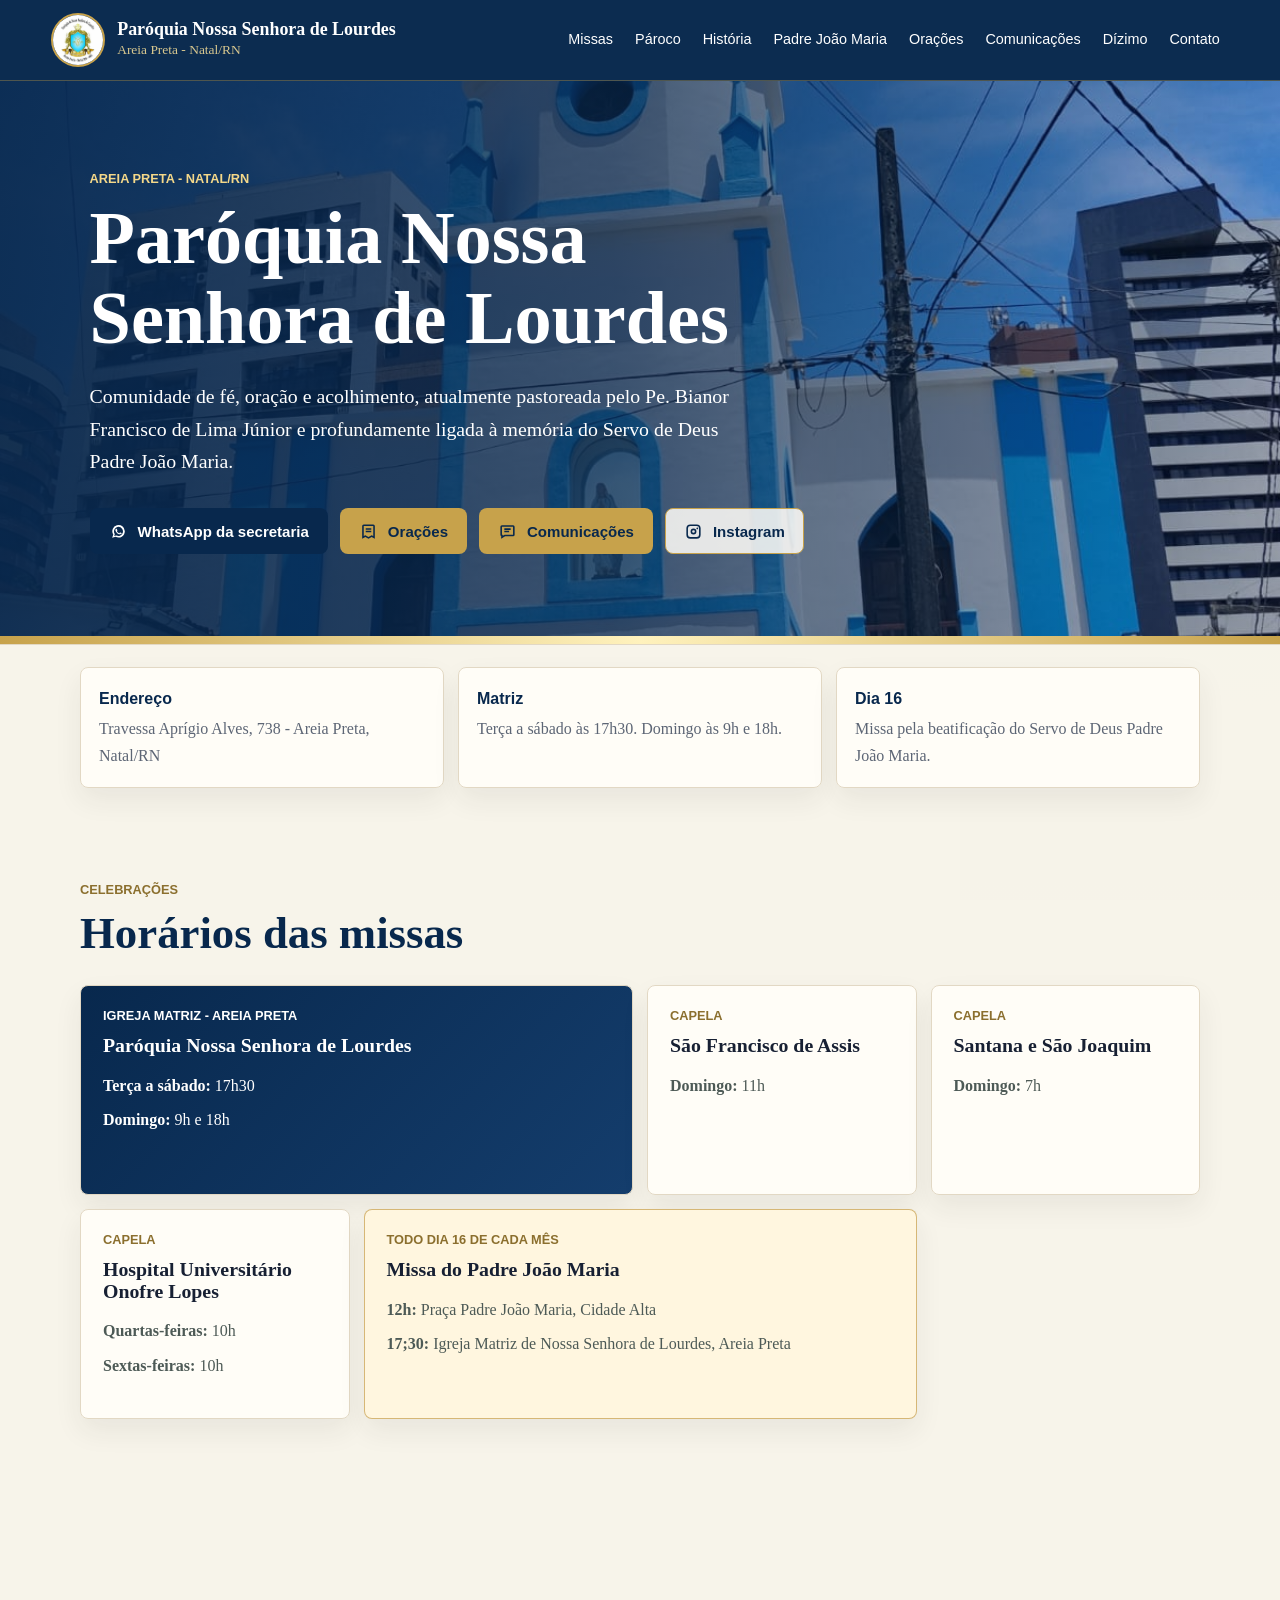
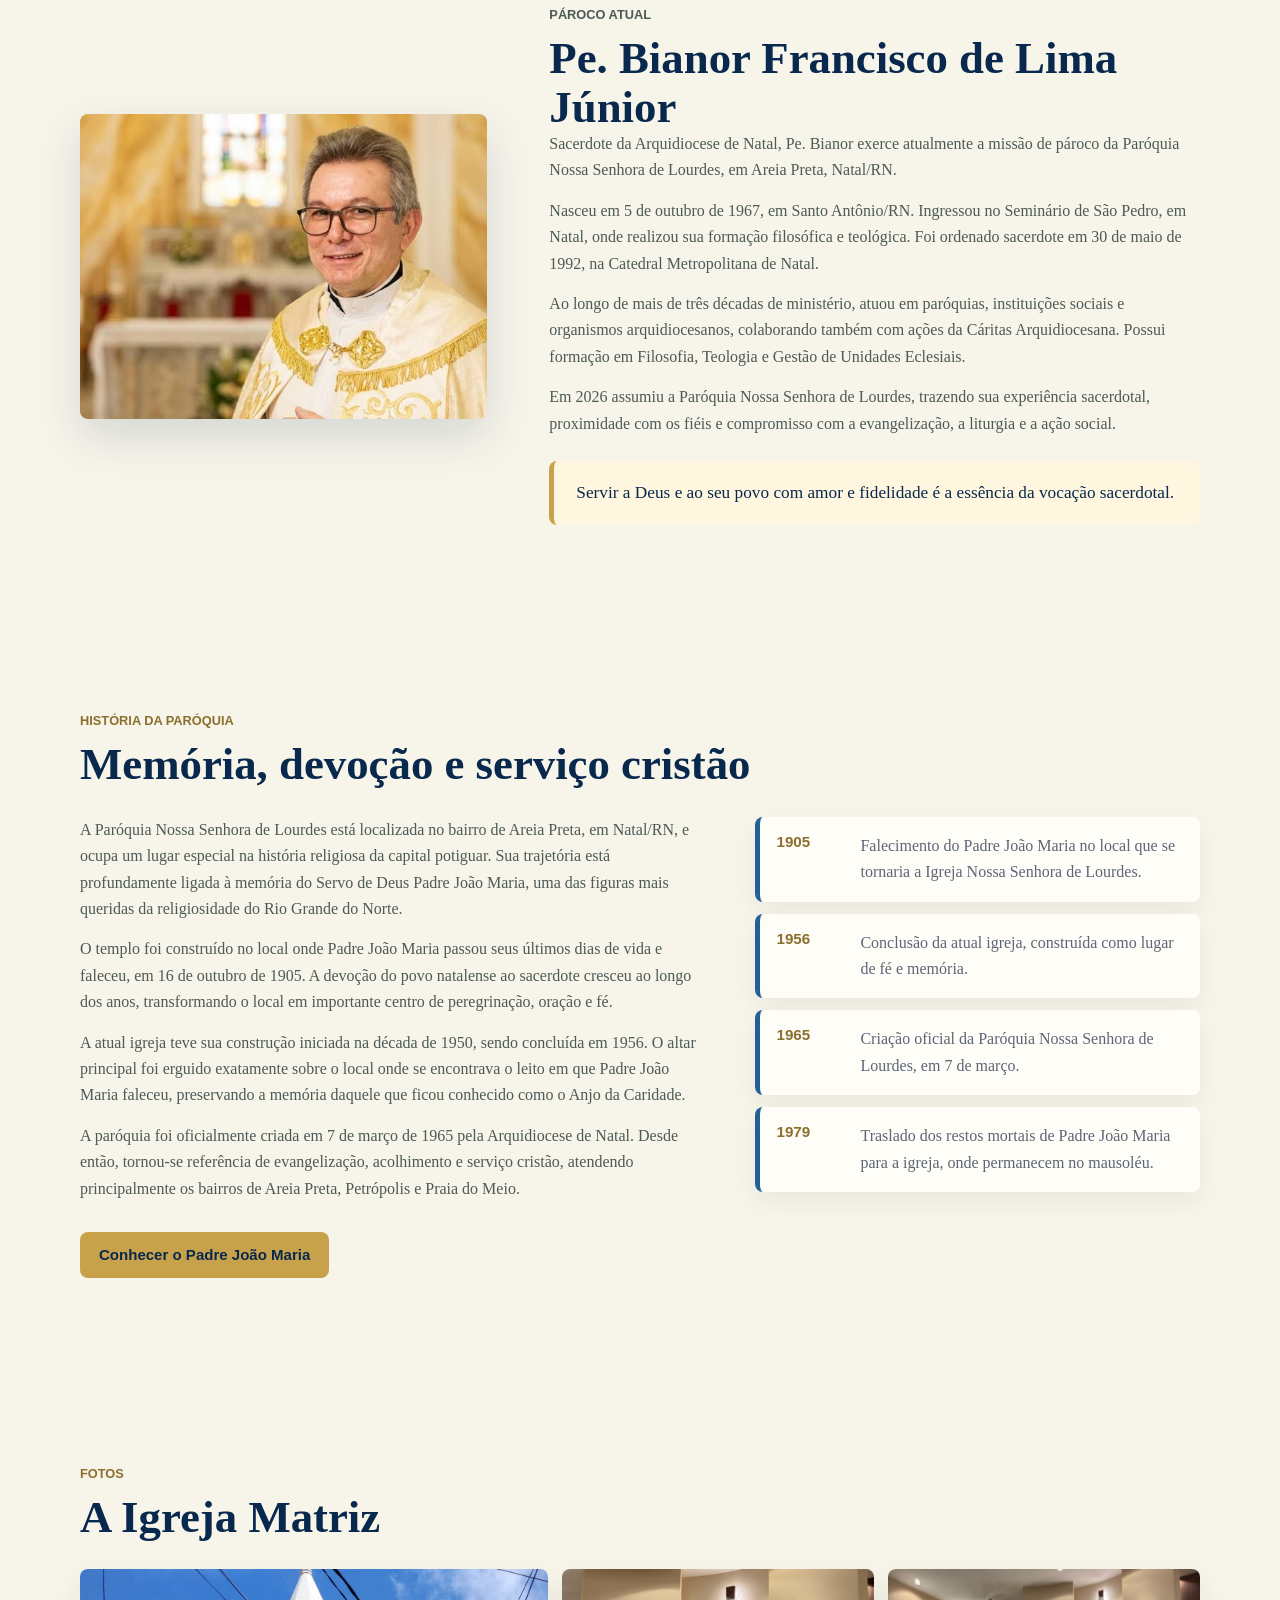
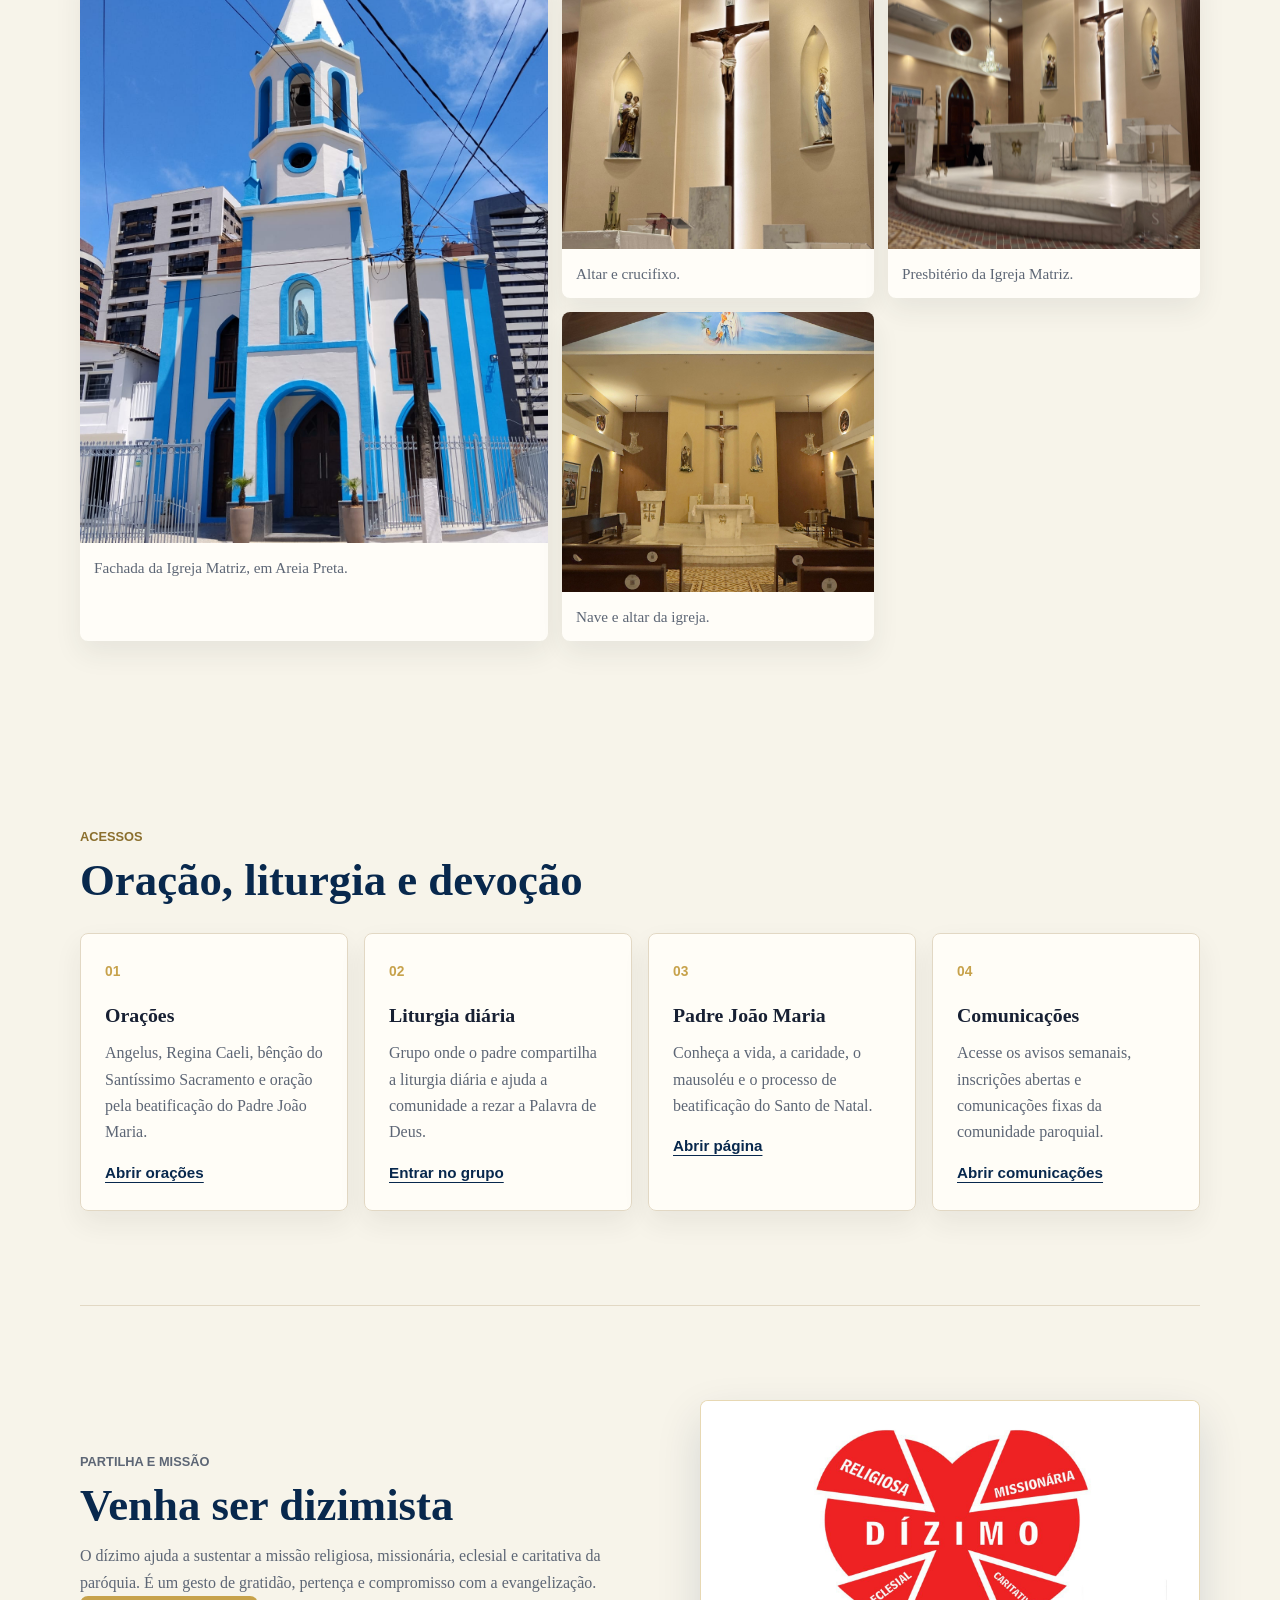
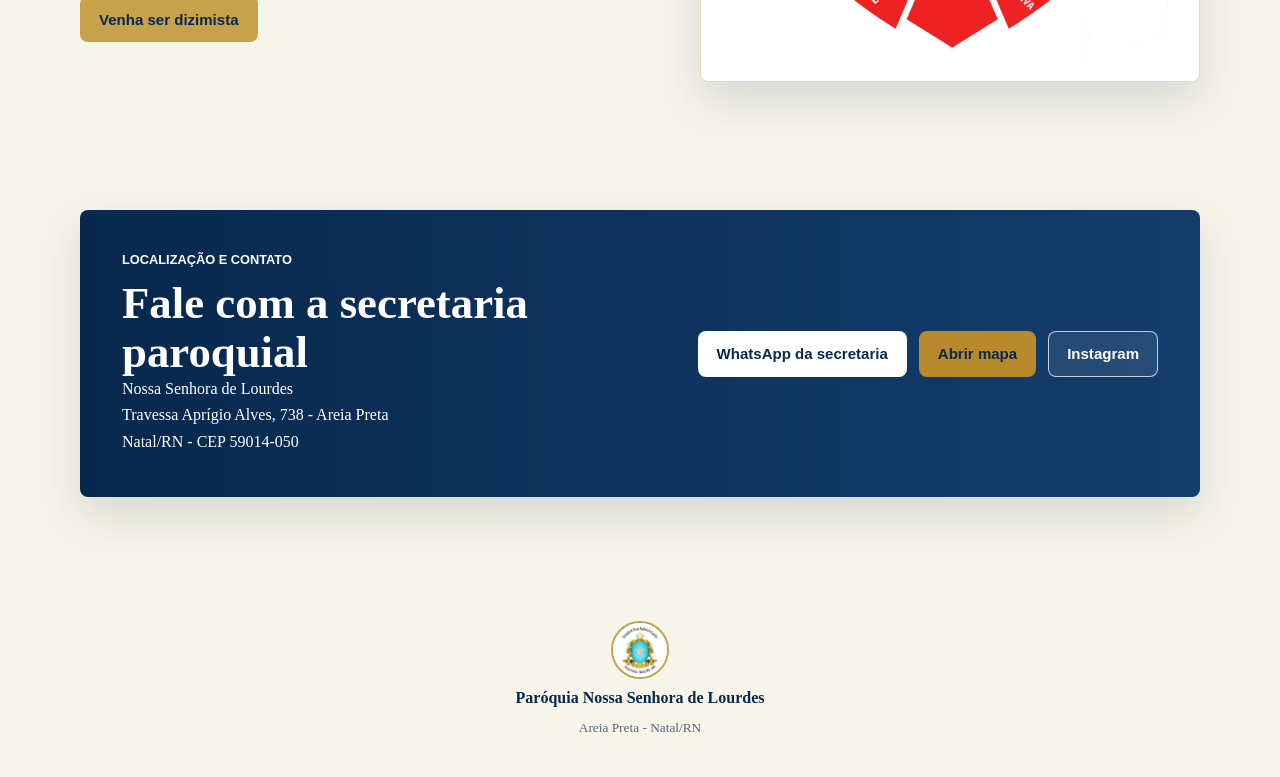
==== commit ebcd5d96: "Update index.html" ====
--- a/index.html
+++ b/index.html
@@ -260,7 +260,7 @@
       <div class="access-grid">
         <article class="feature-card">
           <span class="feature-mark">01</span>
-          <h3>Orações do Padre</h3>
+          <h3>Orações</h3>
           <p>Angelus, Regina Caeli, bênção do Santíssimo Sacramento e oração pela beatificação do Padre João Maria.</p>
           <a class="text-link" href="oracoes-padre-bianor.html">Abrir orações</a>
         </article>
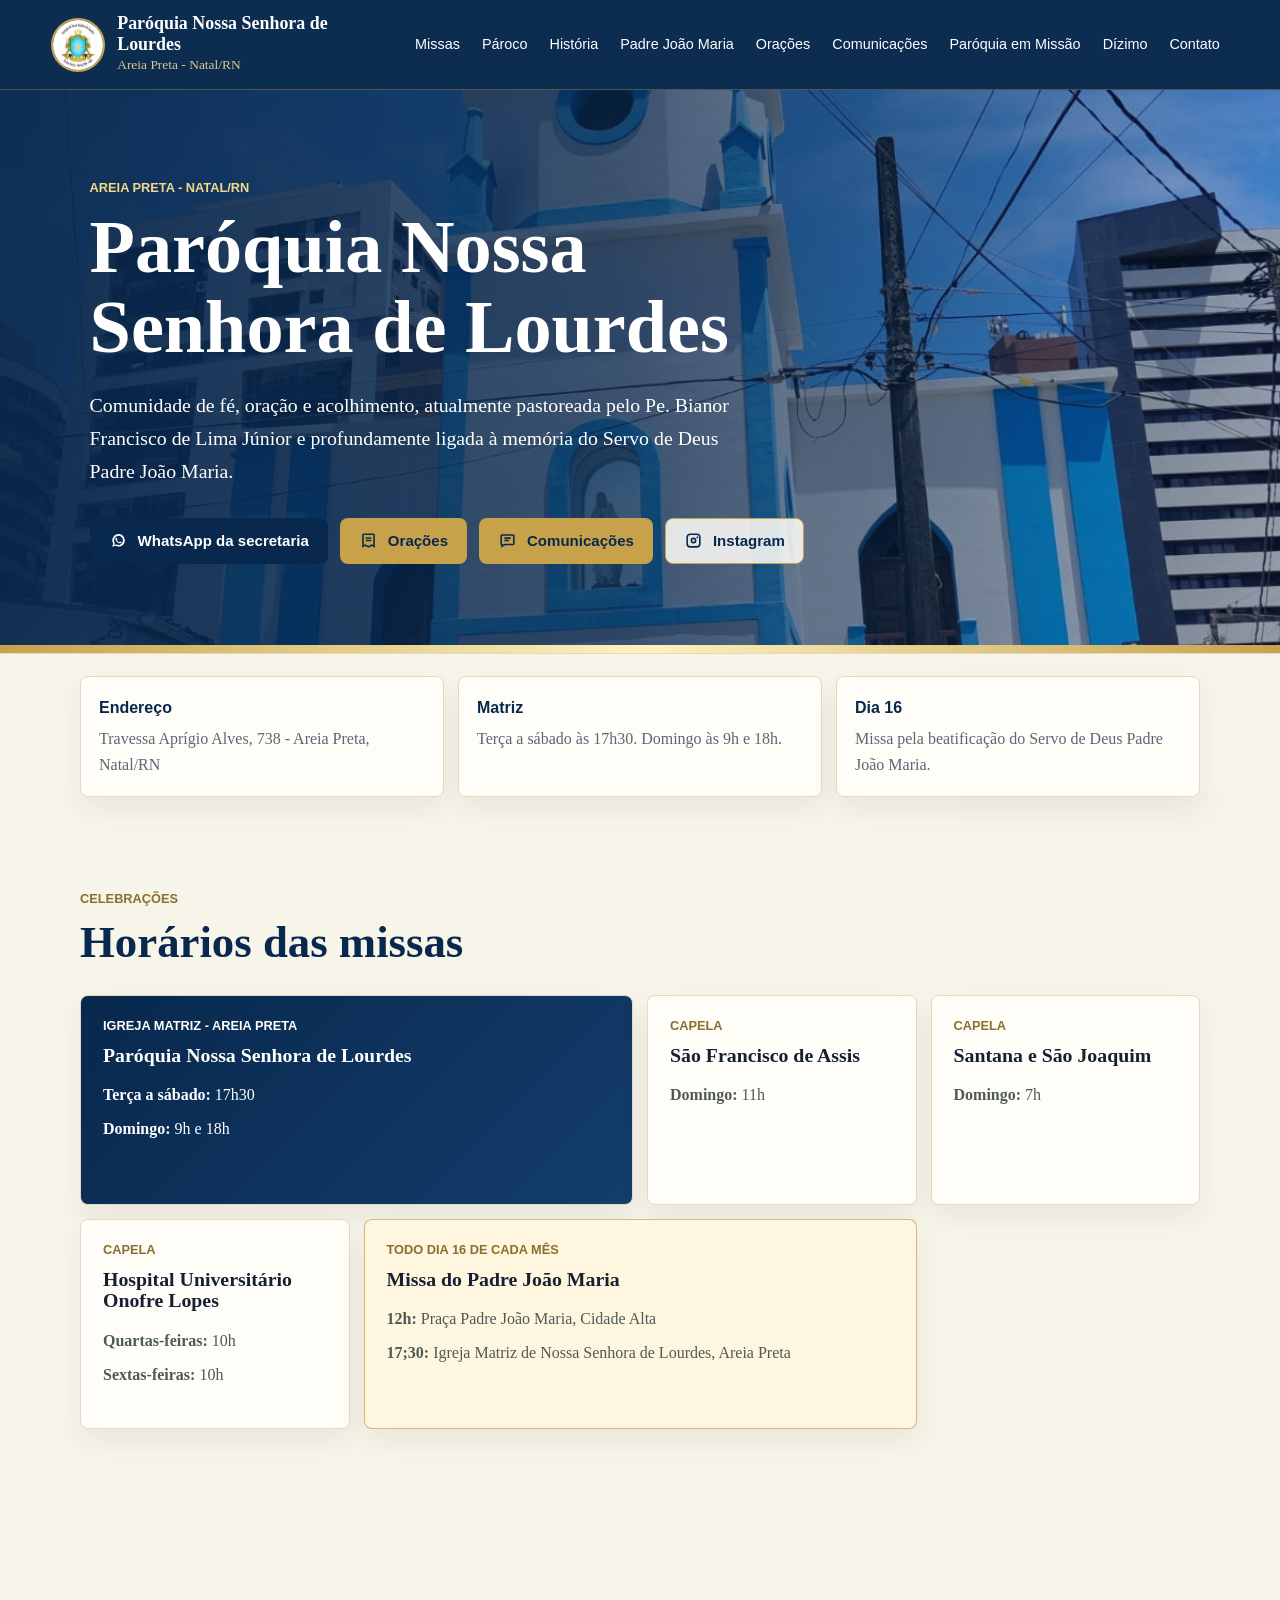
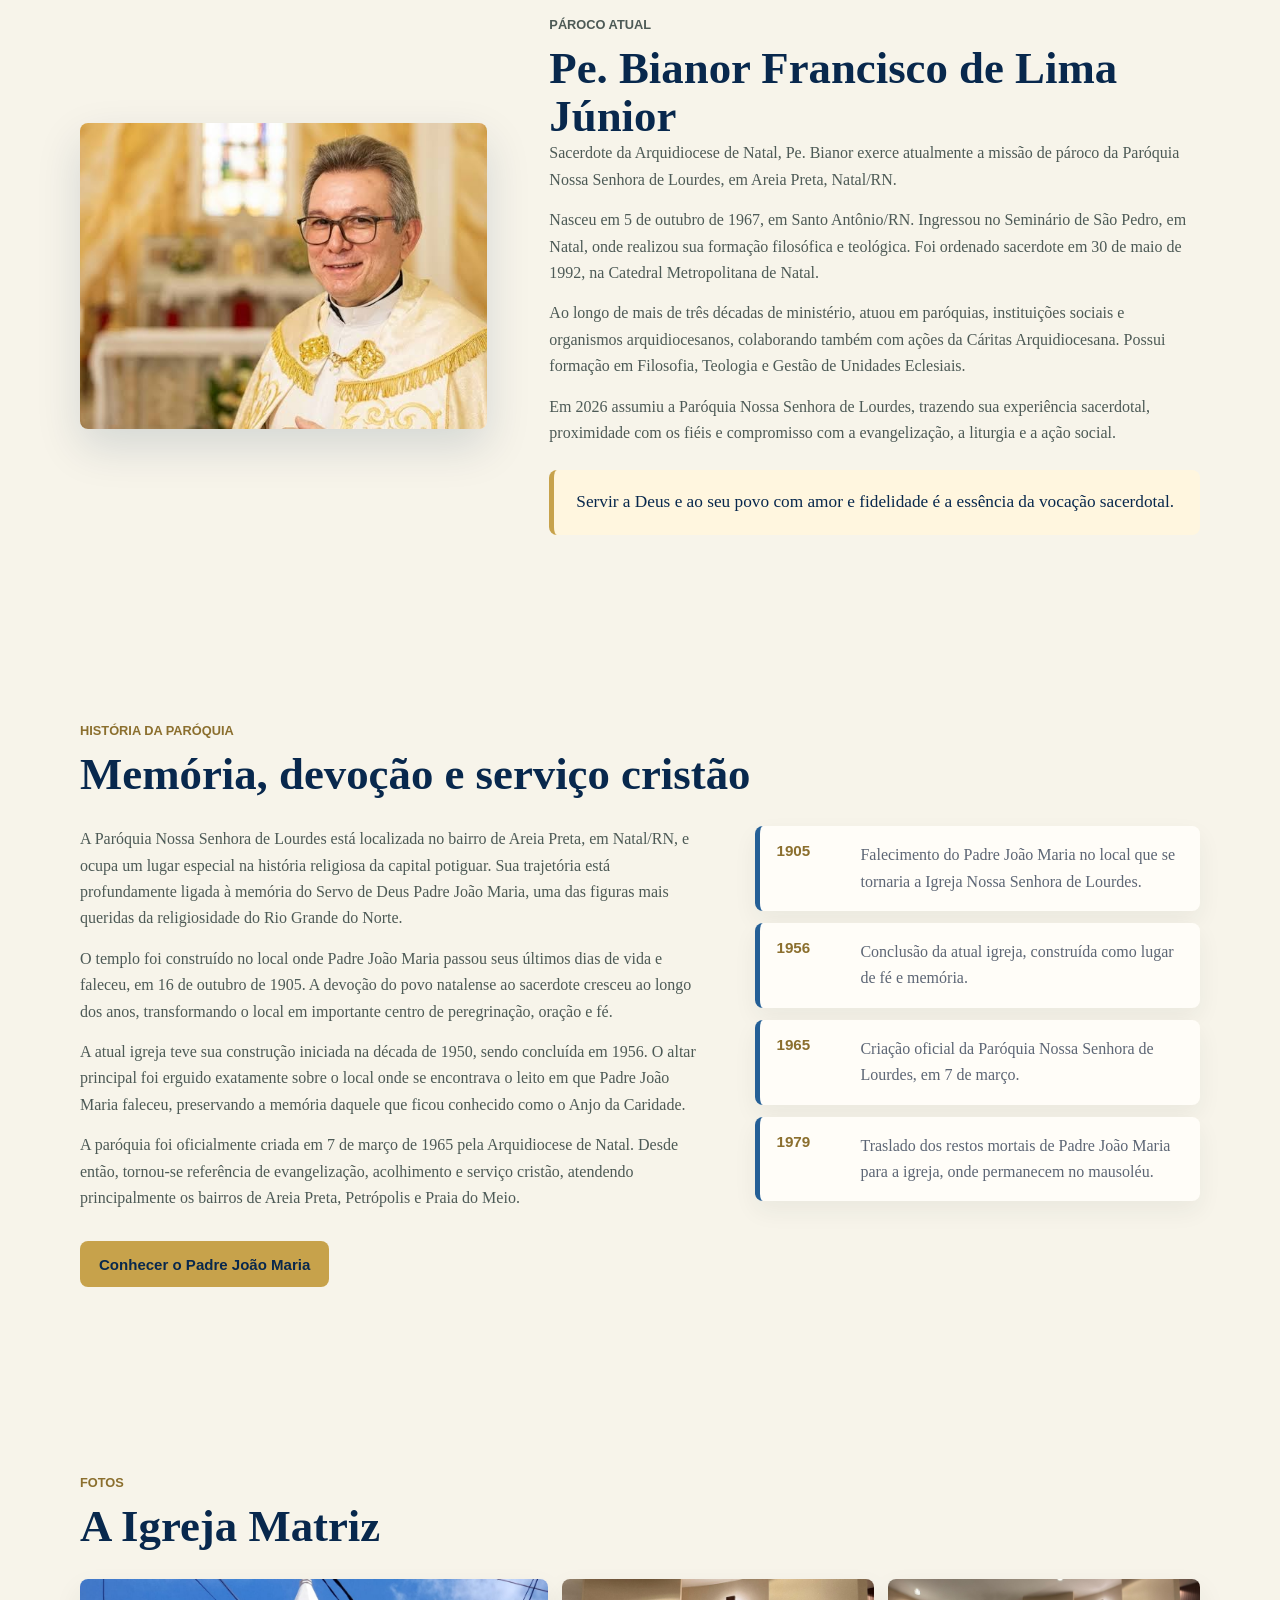
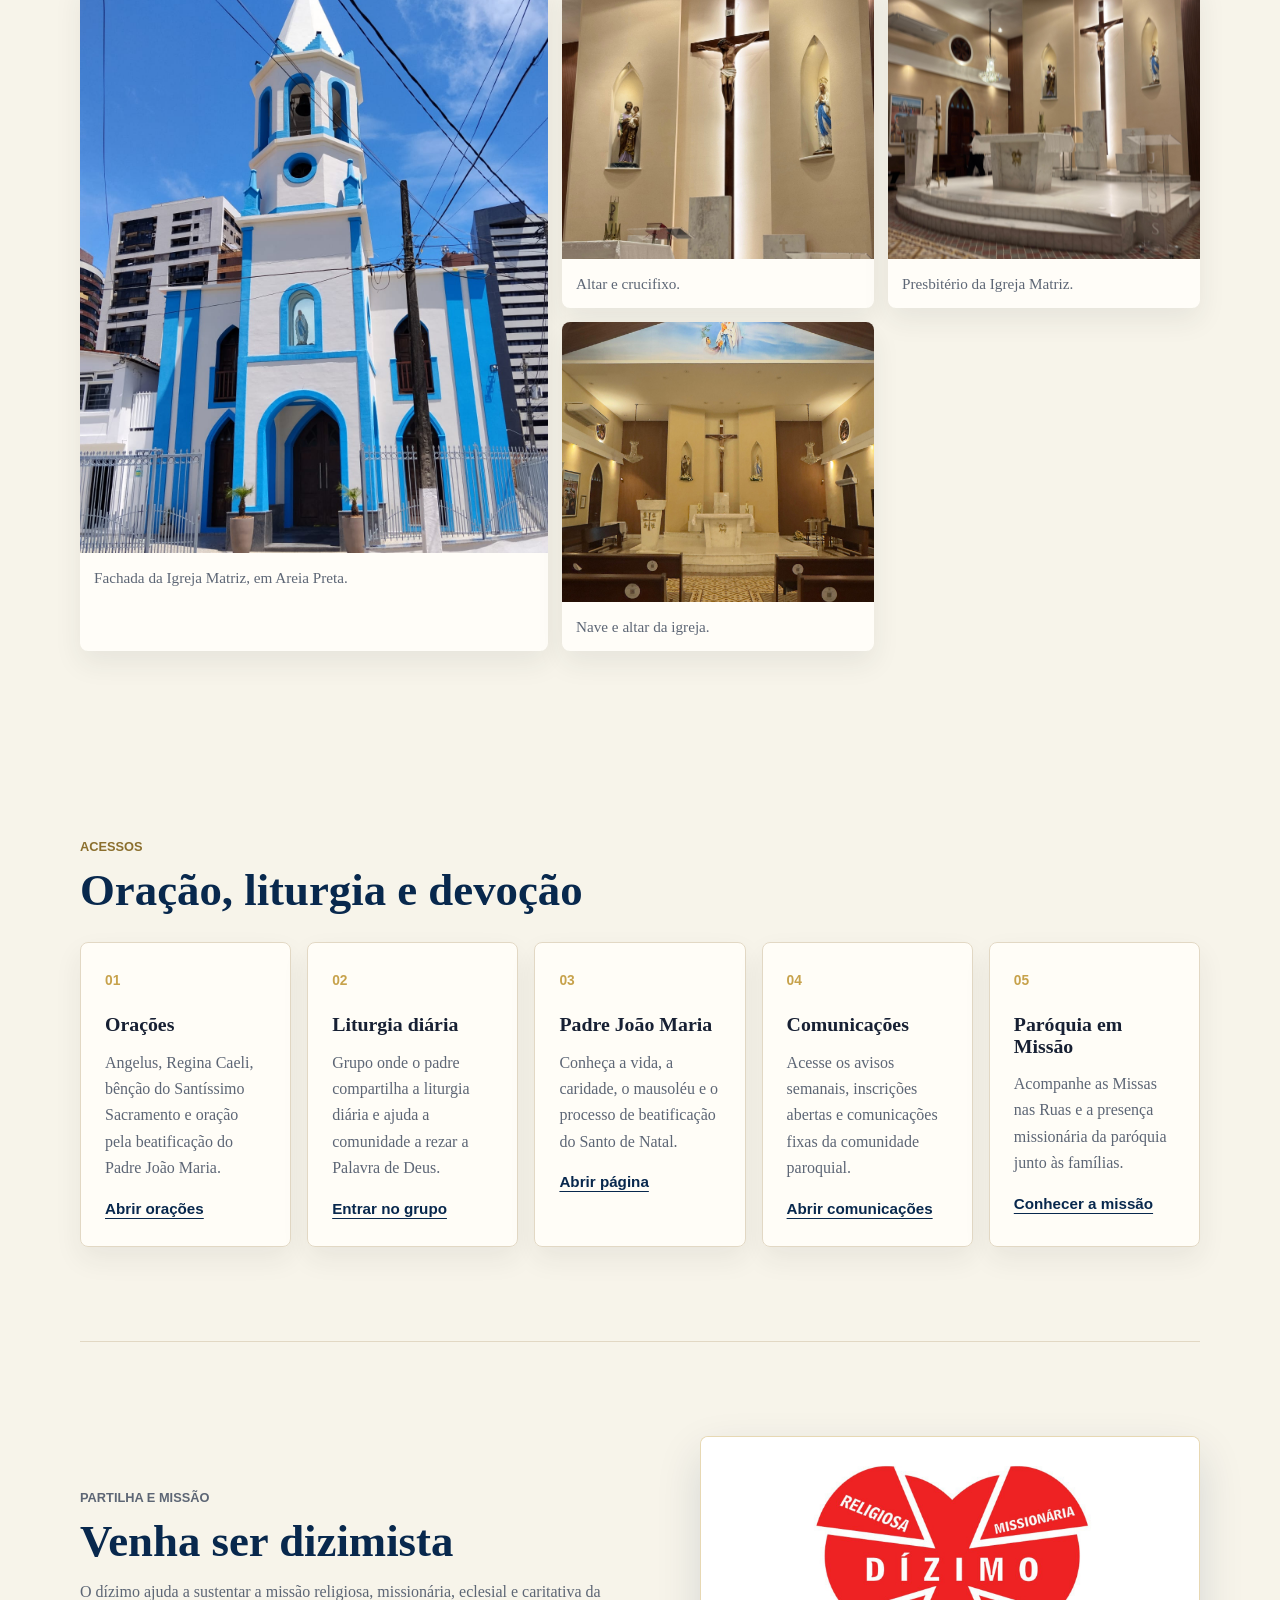
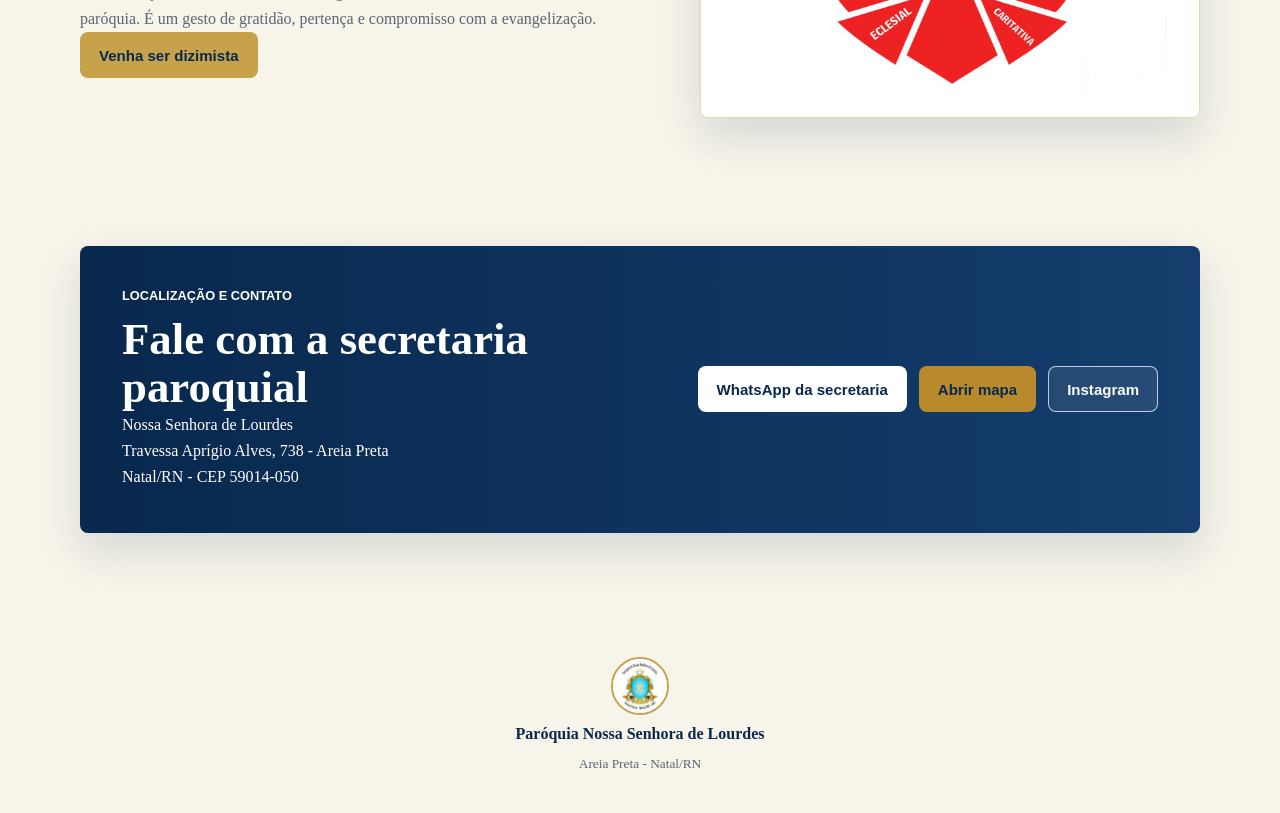
==== commit 1bc54191: "Adiciona página Paróquia em Missão e novas inscrições Inclui a nova página missionária, avisos do Se" ====
--- a/index.html
+++ b/index.html
@@ -34,6 +34,7 @@
       <a href="padre-joao-maria.html">Padre João Maria</a>
       <a href="oracoes-padre-bianor.html">Orações</a>
       <a href="comunicacoes.html">Comunicações</a>
+      <a href="paroquia-em-missao.html">Paróquia em Missão</a>
       <a href="#dizimo">Dízimo</a>
       <a href="#contato">Contato</a>
     </nav>
@@ -282,6 +283,12 @@
           <p>Acesse os avisos semanais, inscrições abertas e comunicações fixas da comunidade paroquial.</p>
           <a class="text-link" href="comunicacoes.html">Abrir comunicações</a>
         </article>
+        <article class="feature-card">
+          <span class="feature-mark">05</span>
+          <h3>Paróquia em Missão</h3>
+          <p>Acompanhe as Missas nas Ruas e a presença missionária da paróquia junto às famílias.</p>
+          <a class="text-link" href="paroquia-em-missao.html">Conhecer a missão</a>
+        </article>
       </div>
     </section>
 
--- a/styles.css
+++ b/styles.css
@@ -505,7 +505,7 @@
 
 .access-grid {
   display: grid;
-  grid-template-columns: repeat(4, minmax(0, 1fr));
+  grid-template-columns: repeat(auto-fit, minmax(210px, 1fr));
   gap: 16px;
 }
 
@@ -639,6 +639,11 @@
   object-position: center top;
 }
 
+.mission-hero img {
+  aspect-ratio: 16 / 10;
+  object-position: center;
+}
+
 .article-section {
   display: grid;
   grid-template-columns: minmax(0, 1fr) minmax(260px, 330px);
@@ -848,6 +853,115 @@
 .communication-mini-card h3 {
   margin-bottom: 12px;
   color: var(--deep-teal);
+}
+
+.text-announcement {
+  border-color: rgba(199, 162, 75, 0.72);
+  background:
+    linear-gradient(135deg, rgba(255, 246, 223, 0.96), rgba(255, 253, 248, 0.98));
+}
+
+.inline-link {
+  color: var(--deep-teal);
+  font-weight: 700;
+  text-decoration: underline;
+  text-underline-offset: 3px;
+}
+
+.mission-intro {
+  display: grid;
+  grid-template-columns: minmax(0, 0.85fr) minmax(280px, 1.15fr);
+  align-items: end;
+  gap: clamp(26px, 5vw, 58px);
+}
+
+.mission-intro-copy p:not(.eyebrow),
+.mission-event-copy p:not(.eyebrow) {
+  color: var(--muted);
+}
+
+.mission-highlight {
+  padding: clamp(22px, 4vw, 34px);
+  border-left: 6px solid var(--gold);
+  border-radius: var(--radius);
+  color: var(--deep-teal);
+  background: #fff6df;
+  box-shadow: 0 12px 28px rgba(36, 48, 45, 0.07);
+  font-size: clamp(1.05rem, 2vw, 1.25rem);
+}
+
+.mission-gallery {
+  display: grid;
+  grid-template-columns: repeat(3, minmax(0, 1fr));
+  gap: 14px;
+}
+
+.mission-gallery figure {
+  min-width: 0;
+  margin: 0;
+  overflow: hidden;
+  border-radius: var(--radius);
+  background: var(--surface);
+  box-shadow: 0 12px 28px rgba(36, 48, 45, 0.08);
+}
+
+.mission-gallery img {
+  width: 100%;
+  height: 410px;
+  object-fit: cover;
+}
+
+.mission-gallery .mission-wide {
+  grid-column: span 2;
+}
+
+.mission-gallery .mission-wide img {
+  object-position: center;
+}
+
+.mission-gallery figcaption {
+  padding: 14px 16px;
+  color: var(--muted);
+  font-size: 0.95rem;
+}
+
+.mission-event {
+  display: grid;
+  grid-template-columns: minmax(280px, 0.8fr) minmax(0, 1fr);
+  align-items: center;
+  gap: clamp(28px, 6vw, 68px);
+  border-top: 1px solid var(--line);
+}
+
+.mission-event-media {
+  overflow: hidden;
+  border: 1px solid rgba(199, 162, 75, 0.5);
+  border-radius: var(--radius);
+  background: #ffffff;
+  box-shadow: var(--shadow);
+}
+
+.mission-event-media img {
+  width: 100%;
+}
+
+.mission-details {
+  display: grid;
+  gap: 12px;
+  margin-top: 24px;
+}
+
+.mission-details p {
+  padding: 15px 17px;
+  border: 1px solid var(--line);
+  border-radius: var(--radius);
+  background: var(--surface);
+}
+
+.editable-note {
+  margin-top: 18px;
+  color: var(--muted);
+  font: 0.88rem Arial, Helvetica, sans-serif;
 }
 
 .site-footer {
@@ -931,7 +1045,9 @@
   .article-section,
   .prayer-reader,
   .communication-reader,
-  .communication-document.with-poster {
+  .communication-document.with-poster,
+  .mission-intro,
+  .mission-event {
     grid-template-columns: 1fr;
   }
 
@@ -962,6 +1078,10 @@
   .fixed-communications-grid {
     grid-template-columns: 1fr;
   }
+
+  .mission-gallery {
+    grid-template-columns: 1fr 1fr;
+  }
 }
 
 @media (max-width: 620px) {
@@ -1016,8 +1136,17 @@
   }
 
   .schedule-grid,
-  .gallery-grid {
+  .gallery-grid,
+  .mission-gallery {
     grid-template-columns: 1fr;
+  }
+
+  .mission-gallery .mission-wide {
+    grid-column: auto;
+  }
+
+  .mission-gallery img {
+    height: 340px;
   }
 
   .schedule-card.featured,
